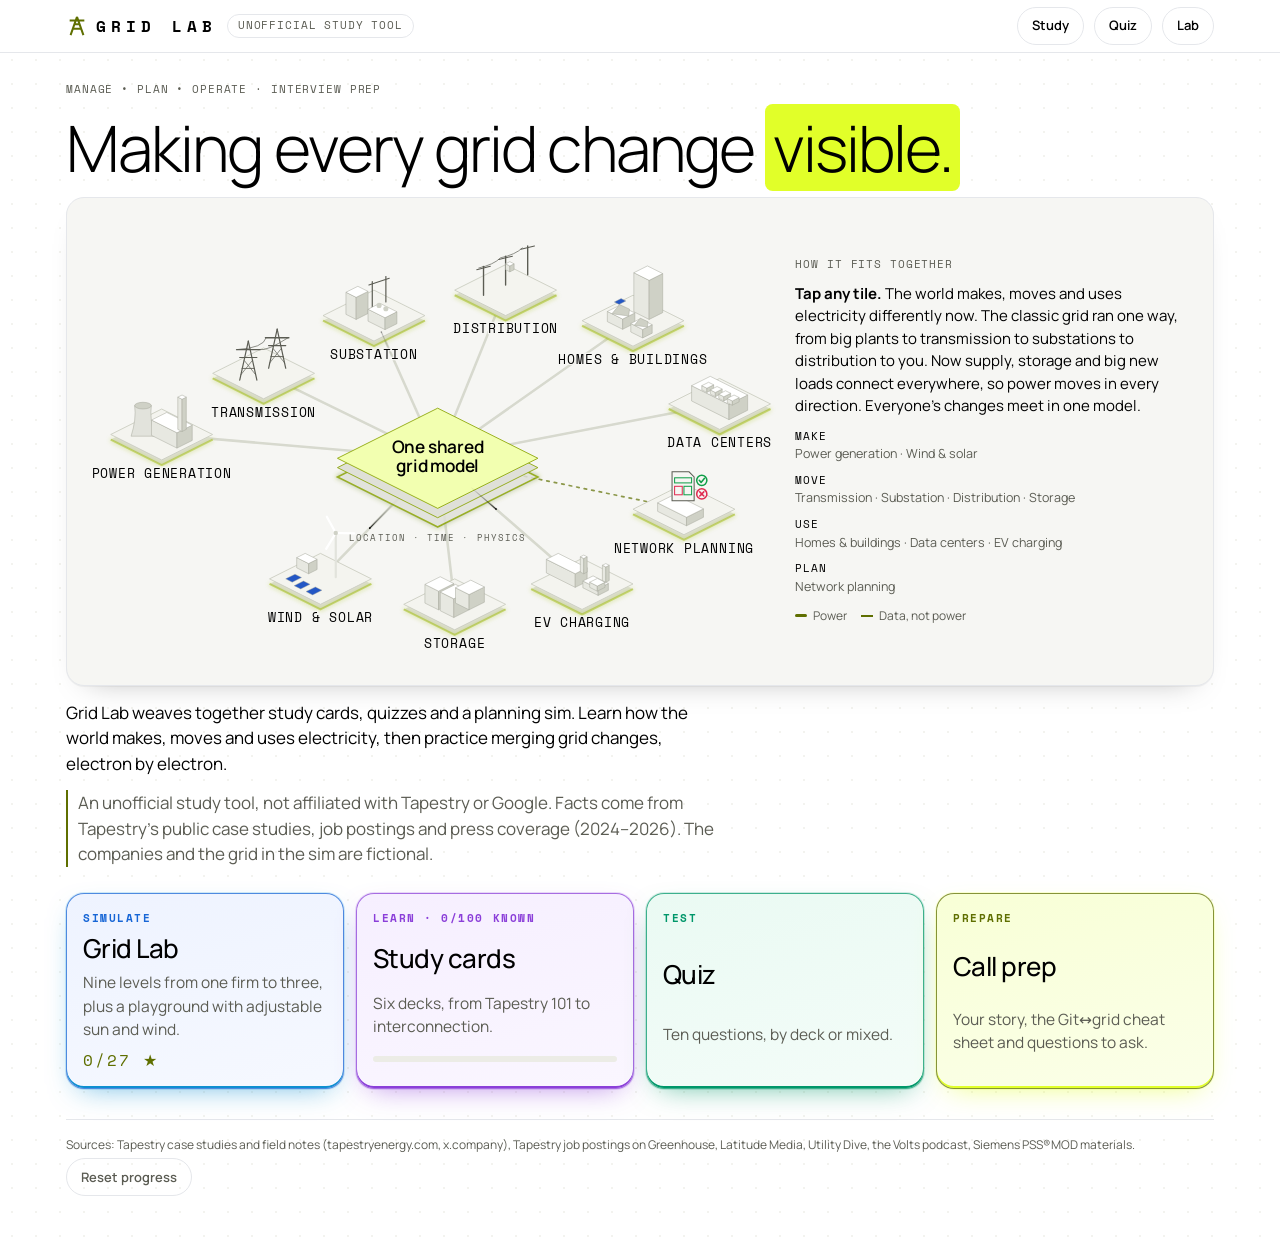
==== gridlab/index.html @ 3cd1c5ae "Add Grid Lab (unlisted study game) at /gridlab/" ====
<!doctype html>
<html lang="en"><head><meta charset="utf-8">
<meta name="viewport" content="width=device-width, initial-scale=1, viewport-fit=cover">
<meta name="robots" content="noindex, nofollow">
<meta name="apple-mobile-web-app-capable" content="yes"><meta name="apple-mobile-web-app-status-bar-style" content="black-translucent">
<title>Grid Lab</title>
<meta name="claude:viewport-fit-sides" content="cover">
<link rel="preconnect" href="https://fonts.googleapis.com"><link rel="preconnect" href="https://fonts.gstatic.com" crossorigin>
<link rel="stylesheet" href="https://fonts.googleapis.com/css2?family=Manrope:wght@300;400;500;600;700&family=Space+Mono:wght@400;700&display=swap">
<style>:root{padding-top:env(safe-area-inset-top,0px);padding-bottom:env(safe-area-inset-bottom,0px)}body{margin:0}[hidden]{display:none!important}img{max-width:100%}/* Layout: one-column mobile app; wide screens split map | panel. Look: black field, white type, one electric-lime accent; Manrope + Space Mono labels. */
:root {
  --bg: #000000; --paper: #0d0d0b; --ink: #ffffff; --ink-2: #a3a39c; --rule: #32332b; --grid: #121210;
  --copper: #e1ff29; --lime: #e1ff29; --on-lime: #000000; --blue: #7aa7ff; --teal: #2fe0d0; --violet: #b89cff; --ok: #1aff71; --warn: #e0ff29; --bad: #ff4066; --pass: #1aff71; --fail: #ff4066;
  --plan: #2c8bff; --plan-edge: #24bcff; --manage: #c169ff; --operate: #09ffa6; --lime-ink: #e1ff29; --plan-bg: #141940; --manage-bg: #1a1620; --operate-bg: #12241e; --lime-bg: #1c2008;
  --streak: 255,255,255;
  --c-sun: #e1ff29; --c-metro: #9d8cff; --c-wind: #2fe0d0; --c-iso: #a3a39c; --chip: #1b1c17;
  --shadow: 0 0 0 1px rgba(255,255,255,.02), 0 18px 40px -24px rgba(0,0,0,.9);
  --h-1: #3a3b33; --h-2: #2a2b24; --h-3: #1d1e19; --h-edge: #55574b; --h-line: #a3a39c; --h-solar: #7aa7ff; --h-screen: #2fe0d0;
  --h-1: #2f2f2b; --h-2: #1c1c19; --h-3: #121210; --h-edge: #45463d; --h-w1: #f2f2ee; --h-w2: #cfcfc8; --h-tile: #121210; --h-tile-side: #070706; --h-tile-edge: #2c2d26; --h-rim: #e1ff29;
  --h-hub: #1a1f05; --h-hubedge: #e1ff29; --h-flow: #e1ff29; --h-flow2: #2fe0d0; --h-spoke: #3a3b33;
  color-scheme: dark;
  --f-display: "Manrope", system-ui, -apple-system, "Segoe UI", sans-serif;
  --f-body: "Manrope", system-ui, -apple-system, "Segoe UI", sans-serif;
  --f-mono: "Space Mono", ui-monospace, "SF Mono", Menlo, Consolas, monospace;
}
@media (prefers-color-scheme: light) { :root:not([data-theme="dark"]) {
  --bg: #ffffff; --paper: #f6f6f3; --ink: #000000; --ink-2: #5b5c53; --rule: #e5e7eb; --grid: #f3f3ef;
  --copper: #5f6f00; --lime: #e1ff29; --on-lime: #000000; --blue: #2457c5; --teal: #0d8f84; --violet: #6a4fd1; --ok: #0f9e47; --warn: #8fa300; --bad: #df2a50; --pass: #0f9e47; --fail: #df2a50;
  --plan: #1766d6; --plan-edge: #0e8fd1; --manage: #8b3fd9; --operate: #00976a; --lime-ink: #5f6f00; --plan-bg: #eef3ff; --manage-bg: #f6efff; --operate-bg: #eafaf3; --lime-bg: #f8ffd6;
  --streak: 0,0,0;
  --c-sun: #7f9600; --c-metro: #5b48d6; --c-wind: #0d8f84; --c-iso: #5b5c53; --chip: #ececE6;
  --shadow: 0 1px 0 rgba(0,0,0,.04), 0 14px 30px -22px rgba(0,0,0,.35);
  --h-1: #ffffff; --h-2: #e7e8e1; --h-3: #cfd1c6; --h-edge: #a7a99c; --h-line: #5b5c53; --h-solar: #2457c5; --h-screen: #8fe7de;
  --h-w1: #ffffff; --h-w2: #e2e3dc; --h-tile: #f4f4ef; --h-tile-side: #dfe0d8; --h-tile-edge: #c9cbbf; --h-rim: #9bb800;
  --h-hub: #f2ffb0; --h-hubedge: #8aa300; --h-flow: #7f9600; --h-flow2: #0d8f84; --h-spoke: #d7d9ce;
  color-scheme: light; } }
:root[data-theme="light"] {
  --bg: #ffffff; --paper: #f6f6f3; --ink: #000000; --ink-2: #5b5c53; --rule: #e5e7eb; --grid: #f3f3ef;
  --copper: #5f6f00; --lime: #e1ff29; --on-lime: #000000; --blue: #2457c5; --teal: #0d8f84; --violet: #6a4fd1; --ok: #0f9e47; --warn: #8fa300; --bad: #df2a50; --pass: #0f9e47; --fail: #df2a50;
  --plan: #1766d6; --plan-edge: #0e8fd1; --manage: #8b3fd9; --operate: #00976a; --lime-ink: #5f6f00; --plan-bg: #eef3ff; --manage-bg: #f6efff; --operate-bg: #eafaf3; --lime-bg: #f8ffd6;
  --streak: 0,0,0;
  --c-sun: #7f9600; --c-metro: #5b48d6; --c-wind: #0d8f84; --c-iso: #5b5c53; --chip: #ececE6;
  --shadow: 0 1px 0 rgba(0,0,0,.04), 0 14px 30px -22px rgba(0,0,0,.35);
  --h-1: #ffffff; --h-2: #e7e8e1; --h-3: #cfd1c6; --h-edge: #a7a99c; --h-line: #5b5c53; --h-solar: #2457c5; --h-screen: #8fe7de;
  --h-w1: #ffffff; --h-w2: #e2e3dc; --h-tile: #f4f4ef; --h-tile-side: #dfe0d8; --h-tile-edge: #c9cbbf; --h-rim: #9bb800;
  --h-hub: #f2ffb0; --h-hubedge: #8aa300; --h-flow: #7f9600; --h-flow2: #0d8f84; --h-spoke: #d7d9ce;
  color-scheme: light; }

html, body { min-height: 100%; }
body {
  background: var(--bg); color: var(--ink); font-family: var(--f-body); font-size: 15px; line-height: 1.5;
  background-image: radial-gradient(var(--grid) 1px, transparent 1.4px);
  background-size: 24px 24px; -webkit-tap-highlight-color: transparent;
}
body::before { content: ""; position: fixed; inset: 0 0 auto; height: env(safe-area-inset-top, 0px); z-index: 10; background: var(--paper); }
* { box-sizing: border-box; }
button { font: inherit; color: inherit; cursor: pointer; }
button:focus-visible, a:focus-visible, [tabindex]:focus-visible { outline: 2px solid var(--blue); outline-offset: 2px; }
.wrap { max-width: 1180px; margin: 0 auto; padding-left: max(16px, env(safe-area-inset-left, 0px)); padding-right: max(16px, env(safe-area-inset-right, 0px)); padding-block: 0 48px; }

/* top bar */
.top { position: sticky; top: env(safe-area-inset-top, 0px); z-index: 5; background: var(--paper); border-bottom: 1px solid var(--rule); }
.top-in { max-width: 1180px; margin: 0 auto; display: flex; align-items: center; gap: 10px; min-height: 52px;
  padding-left: max(16px, env(safe-area-inset-left, 0px)); padding-right: max(16px, env(safe-area-inset-right, 0px)); }
.brand { font-family: var(--f-display); font-weight: 800; font-size: 22px; letter-spacing: .02em; text-transform: uppercase; display: flex; align-items: center; gap: 8px; background: none; border: 0; padding: 0; }
.brand svg { width: 22px; height: 22px; }
.top .sp { flex: 1; }
.iconbtn { border: 1px solid var(--rule); background: var(--paper); border-radius: 8px; min-width: 38px; height: 38px; padding: 0 10px; display: inline-flex; align-items: center; justify-content: center; gap: 6px; font-size: 13px; }
.iconbtn:hover { border-color: var(--ink-2); }

h1, h2, h3 { font-family: var(--f-display); text-transform: uppercase; letter-spacing: .01em; line-height: 1.02; text-wrap: balance; margin: 0; }
h1 { font-size: clamp(32px, 8vw, 72px); font-weight: 800; overflow-wrap: anywhere; }
h2 { font-size: 30px; font-weight: 800; }
h3 { font-size: 21px; font-weight: 700; }
.eyebrow { font-family: var(--f-mono); font-size: 11px; letter-spacing: .12em; text-transform: uppercase; color: var(--ink-2); }
.muted { color: var(--ink-2); }
.mono { font-family: var(--f-mono); font-variant-numeric: tabular-nums; }
p { margin: 0; max-width: 65ch; }

/* home */
.hero { padding-block: 28px 18px; display: grid; gap: 14px; }
.hero h1 span { color: var(--copper); }
.hero p { font-size: 17px; }
.disclaim { font-size: 12px; color: var(--ink-2); border-left: 2px solid var(--rule); padding-left: 10px; }
.tiles { display: grid; grid-template-columns: repeat(auto-fit, minmax(240px, 1fr)); gap: 12px; margin-top: 8px; }
.tile { text-align: left; background: var(--paper); border: 1px solid var(--rule); border-radius: 12px; padding: 16px; display: grid; gap: 8px; box-shadow: var(--shadow); min-width: 0; }
.tile:hover { border-color: var(--ink-2); }
.tile .k { font-family: var(--f-mono); font-size: 11px; color: var(--copper); letter-spacing: .1em; text-transform: uppercase; }
.tile h3 { font-size: 26px; }
.tile.lab { background: var(--ink); color: var(--paper); border-color: var(--ink); }
.tile.lab .k { color: var(--c-sun); }
.tile.lab .muted { color: color-mix(in srgb, var(--paper) 72%, transparent); }
.bar { height: 6px; border-radius: 3px; background: var(--chip); overflow: hidden; }
.bar > i { display: block; height: 100%; background: var(--ok); width: 0; transition: width .4s; }

/* deck list */
.section-h { display: flex; align-items: baseline; gap: 10px; flex-wrap: wrap; padding-block: 22px 12px; }
.decks { display: grid; grid-template-columns: repeat(auto-fit, minmax(260px, 1fr)); gap: 10px; }
.deck { text-align: left; background: var(--paper); border: 1px solid var(--rule); border-radius: 12px; padding: 14px 14px 12px; display: grid; gap: 6px; position: relative; overflow: hidden; min-width: 0; }
.deck::before { content: ""; position: absolute; left: 0; top: 0; bottom: 0; width: 5px; background: var(--dc); }
.deck .row { display: flex; justify-content: space-between; gap: 8px; align-items: baseline; }
.deck:hover { border-color: var(--ink-2); }

/* flashcards */
.fc-wrap { display: grid; gap: 14px; max-width: 640px; margin: 0 auto; padding-top: 18px; }
.fc-meta { display: flex; justify-content: space-between; align-items: center; gap: 10px; flex-wrap: wrap; }
.card { background: var(--paper); border: 1px solid var(--rule); border-radius: 16px; min-height: 290px; padding: 22px; display: grid; align-content: center; gap: 12px; box-shadow: var(--shadow); text-align: left; width: 100%; position: relative; }
.card .term { font-family: var(--f-display); font-size: clamp(32px, 7vw, 46px); font-weight: 800; text-transform: uppercase; line-height: 1; }
.card .def { font-size: 17px; }
.card .note { font-size: 14px; color: var(--copper); border-top: 1px dashed var(--rule); padding-top: 10px; }
.card .hint { position: absolute; right: 14px; bottom: 10px; font-family: var(--f-mono); font-size: 11px; color: var(--ink-2); }
.btnrow { display: flex; gap: 10px; flex-wrap: wrap; }
.btn { border: 1px solid var(--ink); background: var(--ink); color: var(--paper); border-radius: 10px; padding: 11px 16px; font-weight: 600; min-height: 44px; }
.btn.ghost { background: transparent; color: var(--ink); border-color: var(--rule); }
.btn.ok { background: var(--ok); border-color: var(--ok); color: #fff; }
.btn.warnb { background: transparent; border-color: var(--warn); color: var(--warn); }
.btn.danger { background: transparent; border-color: var(--bad); color: var(--bad); }
.btn:disabled { opacity: .45; cursor: not-allowed; }
.btn.grow { flex: 1; }
.toggle { display: inline-flex; align-items: center; gap: 8px; font-size: 14px; }
.toggle input { width: 18px; height: 18px; accent-color: var(--ok); }

/* quiz */
.q-opts { display: grid; gap: 8px; }
.q-opt { text-align: left; border: 1px solid var(--rule); background: var(--paper); border-radius: 10px; padding: 12px 14px; min-height: 48px; }
.q-opt:hover:not(:disabled) { border-color: var(--ink-2); }
.q-opt.right { border-color: var(--ok); background: color-mix(in srgb, var(--ok) 14%, var(--paper)); }
.q-opt.wrong { border-color: var(--bad); background: color-mix(in srgb, var(--bad) 12%, var(--paper)); }
.q-prompt { font-size: 18px; }
.q-prompt.big { font-family: var(--f-display); font-size: 34px; font-weight: 800; text-transform: uppercase; line-height: 1.02; }
.chips { display: flex; gap: 6px; flex-wrap: wrap; }
.chipbtn { border: 1px solid var(--rule); background: var(--paper); border-radius: 999px; padding: 6px 12px; font-size: 13px; min-height: 34px; }
.chipbtn.on { background: var(--ink); color: var(--paper); border-color: var(--ink); }

/* prep */
.prep { display: grid; gap: 10px; max-width: 760px; }
details.pq { background: var(--paper); border: 1px solid var(--rule); border-radius: 12px; padding: 0; }
details.pq summary { cursor: pointer; list-style: none; padding: 14px 16px; font-weight: 700; display: flex; justify-content: space-between; gap: 10px; }
details.pq summary::after { content: "+"; font-family: var(--f-mono); color: var(--ink-2); }
details.pq[open] summary::after { content: "\2212"; }
details.pq div { padding: 0 16px 16px; }

/* ===== lab ===== */
.levels { display: grid; grid-template-columns: repeat(auto-fit, minmax(250px, 1fr)); gap: 12px; }
.lvl { text-align: left; background: var(--paper); border: 1px solid var(--rule); border-radius: 12px; padding: 16px; display: grid; gap: 8px; min-width: 0; }
.lvl:hover { border-color: var(--ink-2); }
.lvl .n { font-family: var(--f-display); font-size: 54px; font-weight: 800; line-height: .9; color: var(--copper); }
.stars { font-family: var(--f-mono); letter-spacing: 2px; color: var(--warn); }
.howto { display: grid; grid-template-columns: repeat(auto-fit, minmax(220px, 1fr)); gap: 10px; margin-top: 14px; }
.howto > div { border-top: 2px solid var(--ink); padding-top: 8px; font-size: 14px; }
.howto b { display: block; font-family: var(--f-mono); font-size: 11px; letter-spacing: .1em; text-transform: uppercase; color: var(--ink-2); margin-bottom: 2px; }

.game { display: grid; gap: 12px; padding-top: 12px; }
.ghead { display: flex; align-items: center; gap: 10px; flex-wrap: wrap; }
.ghead .ttl { flex: 1; min-width: 0; }
.ghead h3 { font-size: clamp(17px, 4.6vw, 22px); }
.clock { font-family: var(--f-mono); font-size: 20px; font-weight: 700; font-variant-numeric: tabular-nums; padding: 4px 10px; border-radius: 8px; background: var(--paper); border: 1px solid var(--rule); }
.clock.low { color: var(--bad); border-color: var(--bad); }
.tabs { display: flex; gap: 6px; overflow-x: auto; padding-bottom: 2px; scrollbar-width: none; }
.tab { flex: 0 0 auto; border: 1px solid var(--rule); background: var(--paper); border-radius: 10px; padding: 7px 12px 7px 10px; display: flex; align-items: center; gap: 8px; min-height: 44px; font-weight: 600; font-size: 14px; }
.tab .sw { width: 10px; height: 10px; border-radius: 3px; background: var(--tc); flex: none; }
.tab .st { font-family: var(--f-mono); font-size: 10px; font-weight: 500; color: var(--ink-2); letter-spacing: .04em; text-transform: uppercase; }
.tab.on { border-color: var(--tc); box-shadow: inset 0 -3px 0 var(--tc); }
.tab .dot { width: 8px; height: 8px; border-radius: 50%; background: var(--dc, var(--rule)); }
.split { display: grid; gap: 12px; grid-template-columns: 1fr; }
@media (min-width: 920px) { .split { grid-template-columns: minmax(0, 1.25fr) minmax(0, 1fr); align-items: start; } .mapbox { position: sticky; top: calc(env(safe-area-inset-top, 0px) + 64px); } }
.mapbox { background: var(--paper); border: 1px solid var(--rule); border-radius: 14px; overflow: hidden; min-width: 0; }
.maphead { display: flex; gap: 8px; align-items: center; padding: 10px 12px; border-bottom: 1px solid var(--rule); flex-wrap: wrap; }
.maphead .who { font-weight: 700; display: flex; align-items: center; gap: 6px; flex: 1; min-width: 120px; font-size: 14px; }
.seg { display: inline-flex; border: 1px solid var(--rule); border-radius: 8px; overflow: hidden; }
.seg button { border: 0; background: transparent; padding: 6px 10px; font-size: 12px; font-weight: 600; min-height: 34px; }
.seg button.on { background: var(--ink); color: var(--paper); }
svg.map { display: block; width: 100%; height: auto; touch-action: manipulation; user-select: none; }
.map .ln { fill: none; stroke-linecap: round; }
.map .hit { stroke: transparent; stroke-width: 22; fill: none; cursor: pointer; }
.map .flow { fill: none; stroke-dasharray: 2 10; stroke-linecap: round; animation: flow linear infinite; opacity: .9; pointer-events: none; }
@keyframes flow { to { stroke-dashoffset: -24; } }
@media (prefers-reduced-motion: reduce) { .map .flow { animation: none; } }
.map .bus { cursor: pointer; }
.map text { font-family: var(--f-mono); }
.legend { display: flex; gap: 12px; flex-wrap: wrap; padding: 8px 12px 10px; font-size: 11px; color: var(--ink-2); font-family: var(--f-mono); border-top: 1px solid var(--rule); }
.legend i { display: inline-block; width: 16px; height: 4px; border-radius: 2px; vertical-align: middle; margin-right: 4px; }
.metrics { display: grid; grid-template-columns: repeat(4, minmax(0,1fr)); border-top: 1px solid var(--rule); }
.metrics > div { padding: 8px 10px; border-right: 1px solid var(--rule); min-width: 0; }
.metrics > div:last-child { border-right: 0; }
.metrics b { display: block; font-family: var(--f-mono); font-size: 16px; font-variant-numeric: tabular-nums; }
.metrics span { font-size: 10px; letter-spacing: .06em; text-transform: uppercase; color: var(--ink-2); }

.panel { display: grid; gap: 10px; min-width: 0; }
.box { background: var(--paper); border: 1px solid var(--rule); border-radius: 12px; padding: 12px 14px; display: grid; gap: 8px; min-width: 0; }
.box h4 { margin: 0; font-family: var(--f-mono); font-size: 11px; letter-spacing: .12em; text-transform: uppercase; color: var(--ink-2); font-weight: 600; display: flex; justify-content: space-between; gap: 8px; }
.brief { border-left: 4px solid var(--tc); }
.budget { display: grid; gap: 4px; }
.budget .bar > i { background: var(--tc); }
.budget .bar.over > i { background: var(--bad); }
.diff { display: grid; gap: 4px; margin: 0; padding: 0; list-style: none; font-family: var(--f-mono); font-size: 12.5px; }
.diff li { display: flex; gap: 8px; align-items: center; padding: 6px 8px; border-radius: 6px; background: var(--chip); min-width: 0; }
.diff li .tx { flex: 1; min-width: 0; overflow-wrap: anywhere; }
.diff li.add { box-shadow: inset 3px 0 0 var(--ok); }
.diff li.mod { box-shadow: inset 3px 0 0 var(--warn); }
.diff li.del { box-shadow: inset 3px 0 0 var(--bad); }
.diff li .x { border: 0; background: transparent; color: var(--ink-2); padding: 2px 6px; font-size: 16px; line-height: 1; min-height: 28px; }
.diff li .c { color: var(--ink-2); white-space: nowrap; }
.checks { display: grid; gap: 4px; margin: 0; padding: 0; list-style: none; font-size: 13.5px; }
.checks li { display: grid; grid-template-columns: 20px 1fr; gap: 6px; align-items: start; }
.checks .ic { font-family: var(--f-mono); font-weight: 700; }
.checks .pass .ic { color: var(--ok); } .checks .fail .ic { color: var(--bad); } .checks .wait .ic { color: var(--warn); }
.viol { margin: 2px 0 0; padding-left: 16px; font-size: 12.5px; color: var(--ink-2); }
.viol li { display: list-item; }
.issue { border: 1px dashed var(--warn); border-radius: 10px; padding: 10px; display: grid; gap: 8px; font-size: 13.5px; background: color-mix(in srgb, var(--warn) 8%, var(--paper)); }
.cof { display: flex; gap: 8px; align-items: center; font-size: 13px; flex-wrap: wrap; }
.cof .tx { flex: 1; min-width: 160px; }
.small { font-size: 12.5px; }
.log { display: grid; gap: 6px; margin: 0; padding: 0; list-style: none; font-size: 13px; max-height: 260px; overflow: auto; }
.log li { display: grid; grid-template-columns: auto 1fr; gap: 8px; }
.log .v { font-family: var(--f-mono); font-size: 11px; padding: 2px 6px; border-radius: 4px; background: var(--chip); color: var(--ink); height: fit-content; }

/* sheets / modals */
.scrim { position: fixed; inset: 0; background: rgba(8,14,22,.45); z-index: 20; display: flex; align-items: flex-end; justify-content: center; }
@media (min-width: 720px) { .scrim { align-items: center; } }
.sheet { background: var(--paper); color: var(--ink); width: min(560px, 100%); max-height: 86vh; overflow: auto; border-radius: 16px 16px 0 0; padding: 18px max(16px, env(safe-area-inset-right, 0px)) calc(18px + env(safe-area-inset-bottom, 0px)) max(16px, env(safe-area-inset-left, 0px)); display: grid; gap: 12px; box-shadow: var(--shadow); }
@media (min-width: 720px) { .sheet { border-radius: 16px; padding: 22px; } }
.sheet .opt { text-align: left; border: 1px solid var(--rule); background: var(--bg); border-radius: 10px; padding: 12px; display: grid; gap: 2px; min-height: 48px; }
.sheet .opt:hover:not(:disabled) { border-color: var(--ink-2); }
.sheet .opt b { display: flex; justify-content: space-between; gap: 8px; }
.sheet .opt:disabled { opacity: .5; }
.kv { display: grid; grid-template-columns: auto 1fr; gap: 2px 12px; font-size: 13.5px; }
.kv dt { color: var(--ink-2); } .kv dd { margin: 0; font-family: var(--f-mono); }
.outcome { display: grid; grid-template-columns: repeat(2, minmax(0,1fr)); gap: 8px; }
.outcome > div { background: var(--bg); border-radius: 10px; padding: 10px; }
.outcome b { font-family: var(--f-mono); font-size: 20px; display: block; }
.good { color: var(--ok); } .badc { color: var(--bad); } .warnc { color: var(--warn); }
.score { display: grid; gap: 4px; font-size: 14px; margin: 0; padding: 0; list-style: none; }
.score li { display: flex; justify-content: space-between; gap: 10px; border-bottom: 1px dashed var(--rule); padding-block: 4px; }
.score li span:last-child { font-family: var(--f-mono); }
.bigstars { font-size: 34px; letter-spacing: 6px; color: var(--warn); font-family: var(--f-mono); }
.toast { position: fixed; left: 50%; transform: translateX(-50%); bottom: calc(16px + env(safe-area-inset-bottom, 0px)); z-index: 30; background: var(--ink); color: var(--paper); padding: 10px 14px; border-radius: 10px; font-size: 14px; max-width: min(520px, calc(100% - 32px)); box-shadow: var(--shadow); }
.foot { margin-top: 30px; font-size: 12px; color: var(--ink-2); display: grid; gap: 4px; }
.foot a { color: var(--ink-2); }
@media (max-width: 600px) { .ghead .ttl { flex-basis: calc(100% - 52px); } .ghead .clock { margin-right: auto; } }

/* ===== hero diagram ===== */
.hero-fig { display: grid; gap: 12px; background: var(--paper); border: 1px solid var(--rule); border-radius: 16px; padding: 10px; box-shadow: var(--shadow); }
@media (min-width: 980px) { .hero-fig { grid-template-columns: minmax(0, 1.7fr) minmax(280px, 1fr); align-items: center; padding: 14px; } }
.hero-svg { min-width: 0; }
svg.hero-map { display: block; width: 100%; height: auto; user-select: none; -webkit-user-select: none; }
.hero-map text { font-family: var(--f-mono); }
.hero-map .tile-l { fill: var(--ink); font-weight: 700; letter-spacing: .04em; paint-order: stroke; stroke: var(--paper); stroke-width: 3px; }
.hero-map .hub-t { fill: var(--ink); font-family: var(--f-display); font-weight: 800; text-transform: uppercase; letter-spacing: .02em; }
.hero-map .hub-l { fill: var(--ink-2); letter-spacing: .12em; }
.hero-map .spoke { stroke: var(--h-spoke); stroke-width: 3; fill: none; stroke-linecap: round; }
.hero-map .spoke.data { stroke: var(--copper); stroke-dasharray: 3 6; stroke-width: 2; opacity: .7; }
.hero-map .spoke-on { fill: none; stroke-width: 5; stroke-linecap: round; stroke-linejoin: round; opacity: .55; }
.hero-map .spoke-on.data { stroke-dasharray: 4 6; stroke-width: 3; }
.hero-map .hnode { cursor: pointer; transition: opacity .25s, transform .25s; outline: none; }
.hero-map .hnode .tile-top { transition: stroke-width .2s; }
.hero-map .hnode:hover .tile-top, .hero-map .hnode:focus-visible .tile-top { stroke-width: 3; }
.hero-map .hnode.on .tile-top { stroke-width: 3.5; }
.hero-map .hnode.on { filter: drop-shadow(0 4px 10px color-mix(in srgb, var(--h-flow) 45%, transparent)); }
.hero-map.picked .hnode.dim { opacity: .38; }
.hero-map .pt { pointer-events: none; }
@media (prefers-reduced-motion: no-preference) {
  .hero-map:not(.picked) .spoke { }
  .hero-map:not(.picked) .spoke.data { stroke-dasharray: 3 6; }
}
@keyframes heroIdle { to { stroke-dashoffset: 28; } }
.hero-card { display: grid; gap: 10px; padding: 6px 6px 8px; border-left: 4px solid var(--ec, var(--rule)); padding-left: 14px; min-width: 0; }
.hero-card.idle { border-left-color: var(--copper); }
.hero-card h3 { font-size: 28px; }
.hero-card p { font-size: 15px; }
.hc-top { display: flex; justify-content: space-between; align-items: center; gap: 8px; }
.hc-dl { display: grid; gap: 4px; margin: 0; font-size: 14px; }
.hc-dl dt { font-family: var(--f-mono); font-size: 10.5px; letter-spacing: .12em; text-transform: uppercase; color: var(--ink-2); margin-top: 4px; }
.hc-dl dd { margin: 0; }
.hc-links { display: grid; gap: 6px; }
.hero-key { display: flex; flex-wrap: wrap; gap: 6px 14px; font-size: 12px; color: var(--ink-2); }
.hero-key i { display: inline-block; width: 12px; height: 12px; border-radius: 3px; margin-right: 6px; vertical-align: -2px; }
.hero-key i.dash { height: 0; border-top: 2px dashed var(--copper); border-radius: 0; vertical-align: 3px; }

.review { display: grid; gap: 8px; }
.review h4 { margin: 6px 0 0; font-family: var(--f-mono); font-size: 11px; letter-spacing: .12em; text-transform: uppercase; color: var(--ink-2); font-weight: 600; }
.rv-co { border-left: 3px solid var(--tc); padding-left: 10px; font-size: 14px; }
.rv-co ul, .notes { margin: 4px 0 0; padding-left: 18px; font-size: 13.5px; display: grid; gap: 3px; }
.notes li::marker { color: var(--copper); }
.chipbtn.untried { cursor: default; border-style: dashed; color: var(--ink-2); }
.skill { display: grid; gap: 2px; background: var(--bg); border-radius: 10px; padding: 10px 12px; }
.skill b { font-family: var(--f-display); font-size: 24px; text-transform: uppercase; letter-spacing: .02em; }
.notes.try li::marker { content: '\2192  '; color: var(--ok); }

.diff li { position: relative; }
.infowrap { position: relative; display: inline-flex; }
.info { width: 22px; height: 22px; border-radius: 50%; border: 1px solid var(--ink-2); background: var(--paper); color: var(--ink-2); font: 700 12px/1 var(--f-mono); font-style: italic; display: inline-flex; align-items: center; justify-content: center; padding: 0; }
.info:hover, .info:focus-visible { border-color: var(--blue); color: var(--blue); }
.tip { display: none; position: absolute; right: -6px; top: calc(100% + 8px); z-index: 8; width: min(300px, calc(100vw - 72px)); background: var(--ink); color: var(--paper); border-radius: 10px; padding: 10px 12px; font: 13px/1.45 var(--f-body); box-shadow: var(--shadow); white-space: normal; }
.tip::before { content: ""; position: absolute; right: 12px; top: -6px; border: 6px solid transparent; border-top: 0; border-bottom-color: var(--ink); }
.tip b { display: block; font-size: 13.5px; margin-bottom: 2px; }
.tip .tg { display: block; font: 600 10px/1.4 var(--f-mono); letter-spacing: .1em; text-transform: uppercase; margin-top: 6px; color: color-mix(in srgb, var(--paper) 65%, transparent); }
.infowrap:hover .tip, .info:focus + .tip { display: block; }

/* proposed changes on the map */
.map .pg-glow { opacity: .5; pointer-events: none; }
.map .pg-breathe { opacity: .45; pointer-events: none; }
.map .pg-core { opacity: .22; pointer-events: none; }
.map .pg-ring, .map .pg-badge { pointer-events: none; }
@media (prefers-reduced-motion: no-preference) {
  .map .pg-glow { animation: pgPulse 1.8s ease-in-out infinite; }
  .map .pg-core { animation: pgPulse 2.4s ease-in-out infinite; }
}
@keyframes pgPulse { 0%, 100% { opacity: .18; } 50% { opacity: .72; } }
@keyframes pgDlr { 0%, 100% { stroke-width: var(--w0); } 50% { stroke-width: var(--w1); } }

/* ===== skin: black field, lime accent, Manrope sentence-case headings, Space Mono labels ===== */
body { font-size: 15.5px; }
h1, h2, h3 { text-transform: none; letter-spacing: -.02em; line-height: 1.12; font-weight: 500; }
h1 { font-size: clamp(34px, 7vw, 64px); font-weight: 400; letter-spacing: -.03em; }
h1 span { color: var(--copper); }
h2 { font-size: clamp(28px, 4vw, 38px); font-weight: 500; }
h3 { font-size: 21px; font-weight: 600; }
.eyebrow, .tile .k, .box h4, .review h4, .hc-dl dt, .howto b, .tip .tg, .metrics span, .tab .st { font-family: var(--f-mono); font-weight: 400; letter-spacing: .08em; }
.brand { font-family: var(--f-mono); font-weight: 700; font-size: 16px; letter-spacing: .32em; text-transform: uppercase; }
.brand svg { color: var(--lime); }
.top { background: color-mix(in srgb, var(--bg) 88%, transparent); backdrop-filter: blur(10px); -webkit-backdrop-filter: blur(10px); border-bottom-color: var(--rule); }
body::before { background: var(--bg); }
.iconbtn { border-radius: 999px; border-color: var(--rule); background: transparent; padding: 0 14px; font-weight: 600; }
.iconbtn:hover { border-color: var(--copper); color: var(--copper); }
.btn { border-radius: 999px; background: var(--lime); border-color: var(--lime); color: var(--on-lime); font-weight: 600; padding: 11px 20px; }
.btn:hover:not(:disabled) { filter: brightness(1.05); }
.btn.ghost { background: transparent; color: var(--ink); border-color: var(--rule); }
.btn.ghost:hover:not(:disabled) { border-color: var(--copper); color: var(--copper); filter: none; }
.btn.ok { background: var(--lime); border-color: var(--lime); color: var(--on-lime); }
.btn.warnb { border-radius: 999px; }
.btn.danger { border-radius: 999px; background: transparent; }
.chipbtn { border-radius: 999px; }
.chipbtn.on { background: var(--lime); color: var(--on-lime); border-color: var(--lime); }
.tile, .deck, .lvl, .box, .mapbox, .card, details.pq, .hero-fig, .q-opt, .sheet .opt { border-radius: 18px; }
.tile, .deck, .lvl, .box, .mapbox, .card, details.pq, .hero-fig { background: var(--paper); border-color: var(--rule); }
.tile h3 { font-size: 26px; font-weight: 500; }
.tile.lab { background: var(--lime); color: var(--on-lime); border-color: var(--lime); }
.tile.lab .k { color: var(--on-lime); opacity: .7; }
.tile.lab .muted { color: rgba(0,0,0,.68); }
.tile.lab .stars { color: var(--on-lime); }
.tile:hover, .deck:hover, .lvl:hover { border-color: var(--copper); }
.bar > i { background: var(--lime); }
.card .term { font-family: var(--f-display); text-transform: none; font-weight: 500; letter-spacing: -.02em; line-height: 1.08; }
.q-prompt.big { font-family: var(--f-display); text-transform: none; font-weight: 500; letter-spacing: -.02em; }
.lvl .n { font-family: var(--f-mono); font-weight: 400; color: var(--copper); }
.howto > div { border-top-color: var(--copper); }
.tab { border-radius: 999px; padding: 6px 14px 6px 12px; }
.tab.on { box-shadow: inset 0 0 0 1px var(--tc); }
.seg { border-radius: 999px; }
.seg button.on { background: var(--lime); color: var(--on-lime); }
.clock { border-radius: 999px; font-family: var(--f-mono); }
.scrim { background: rgba(0,0,0,.6); }
.sheet { background: var(--paper); border: 1px solid var(--rule); }
.hero-map .hub-t { font-family: var(--f-display); text-transform: none; font-weight: 600; letter-spacing: -.01em; }
.hero-map .tile-l { font-family: var(--f-mono); font-weight: 400; letter-spacing: .06em; stroke: var(--paper); }
.skill b { font-family: var(--f-display); text-transform: none; font-size: 26px; font-weight: 500; letter-spacing: -.02em; }
.disclaim { border-left-color: var(--copper); }
.toast { background: var(--lime); color: var(--on-lime); border-radius: 999px; padding: 10px 18px; font-weight: 600; }
.foot { border-top: 1px solid var(--rule); padding-top: 16px; }
.unofficial { font-family: var(--f-mono); font-size: 10.5px; letter-spacing: .08em; text-transform: uppercase; color: var(--ink-2); border: 1px solid var(--rule); border-radius: 999px; padding: 3px 10px; white-space: nowrap; }
@media (max-width: 560px) { .unofficial { display: none; } }
.brand { white-space: nowrap; }
.brand svg { color: var(--copper); }
@media (max-width: 420px) { .brand { letter-spacing: .18em; font-size: 14px; } .top-in { gap: 6px; } .top .iconbtn { padding: 0 11px; } }

/* hero: black slabs with lime under-glow, Make / Move / Use grouping */
h1, h2 { font-weight: 300; }
.hero-map .rim { opacity: .55; transition: opacity .25s, stroke-width .25s; }
.hero-map .hnode:hover .rim, .hero-map .hnode:focus-visible .rim { opacity: .75; }
.hero-map .hnode.on .rim { opacity: 1; stroke-width: 3.4; }
.hero-map .hnode.on { filter: none; }
.hero-map .hnode .tile-top { stroke: var(--h-tile-edge); }
.hero-map .hnode.on .tile-top { stroke: var(--h-rim); stroke-width: 1.4; }
.hero-map .spoke { stroke: var(--h-spoke); }
.hero-map .spoke-on { opacity: .9; filter: url(#hglow); }
.hero-map .hub-rim { opacity: .85; }
.hero-map.picked .hnode.dim { opacity: .3; }
.hero-card { border-left: 0; padding-left: 6px; }
.mmu-on { display: inline-flex; align-items: center; gap: 8px; color: var(--copper); }
.mmu-on i { width: 9px; height: 9px; border-radius: 50%; background: var(--lime); box-shadow: 0 0 10px var(--lime); }
.mmu { display: grid; gap: 8px; }
.mmu > div { display: grid; gap: 1px; }
.mmu .eyebrow { color: var(--ink); }
.hero-key i { background: var(--copper); height: 3px; vertical-align: 3px; border-radius: 2px; }
.hero-key i.dash { background: none; }
/* lime circular expanders, like the site's team cards */
details.pq summary::after { content: "+"; width: 30px; height: 30px; border-radius: 50%; background: var(--lime); color: var(--on-lime); display: inline-flex; align-items: center; justify-content: center; font: 400 20px/1 var(--f-body); flex: none; }
details.pq[open] summary::after { content: "\2212"; }
details.pq summary { align-items: center; font-weight: 600; }
.info { border-color: var(--copper); color: var(--copper); font-style: normal; }

/* shooting-star flow on lines */
.map .star { fill: none; stroke: #ffffff; stroke-linecap: round; pointer-events: none; animation-name: star; animation-timing-function: linear; animation-iteration-count: infinite; }
.map .star.tail { stroke-width: 1; opacity: .38; }
.map .star.head { stroke-width: 1.6; opacity: .95; }
@keyframes star { from { stroke-dashoffset: var(--o0); } to { stroke-dashoffset: var(--o1); } }
:root[data-theme="light"] .map .star { stroke: #000; }
@media (prefers-color-scheme: light) { :root:not([data-theme="dark"]) .map .star { stroke: #000; } }
/* dynamic line rating: hairline of change colour that swells 10% of the line width per side */
.map .dlr-ring, .map .pg-glow-dlr { pointer-events: none; }
.map .dlr-ring { opacity: .95; }
@media (prefers-reduced-motion: no-preference) {
  .map .dlr-ring { animation: dlrSwell 2.8s ease-in-out infinite; }
  .map .pg-glow.pg-glow-dlr { animation: pgPulse 1.8s ease-in-out infinite, dlrSwell 2.8s ease-in-out infinite; }
}
@keyframes dlrSwell { 0%, 100% { stroke-width: var(--w0); } 50% { stroke-width: var(--w1); } }

.hero-map .hstar { fill: none; stroke: var(--ink); stroke-linecap: round; pointer-events: none; animation: star linear infinite; }
.hero-map .hstar.tail { stroke-width: 1; opacity: .35; } .hero-map .hstar.head { stroke-width: 1.6; opacity: .9; }
.hero-map.picked .hstar { display: none; }

/* edge-glow cards: tinted panel, coloured rim, brightest along the bottom edge */
.glow { position: relative; border: 1px solid color-mix(in srgb, var(--gc) 75%, transparent) !important;
  background: linear-gradient(165deg, var(--gbg) 0%, color-mix(in srgb, var(--gbg) 55%, var(--bg)) 100%) !important;
  box-shadow: 0 0 0 1px color-mix(in srgb, var(--gc2) 18%, transparent), 0 10px 30px -14px color-mix(in srgb, var(--gc2) 70%, transparent), inset 0 -2px 0 var(--gc2);
  transition: transform .25s ease, box-shadow .25s ease; }
.glow:hover { transform: translateY(-3px); box-shadow: 0 0 0 1px color-mix(in srgb, var(--gc2) 35%, transparent), 0 16px 38px -12px color-mix(in srgb, var(--gc2) 85%, transparent), inset 0 -2px 0 var(--gc2); }
.glow .k, .glow .n { color: var(--gc) !important; opacity: 1 !important; font-weight: 700; letter-spacing: .14em; }
.glow h3 { color: var(--ink); }
.tile.lab.glow { color: var(--ink); }
.tile.lab.glow .muted { color: var(--ink-2); }
.tile.lab.glow .stars { color: var(--lime-ink); }
.box.brief.glow { box-shadow: 0 10px 30px -18px color-mix(in srgb, var(--gc) 70%, transparent), inset 0 -2px 0 var(--gc); border-left-width: 1px !important; }
.box.brief.glow h4 span:first-child { color: var(--gc); }
.deck::before { box-shadow: 0 0 12px var(--dc); }
.section-h h2 { color: var(--ink-2); font-weight: 300; }
.tab.on { box-shadow: inset 0 0 0 1px var(--tc), 0 0 16px -4px var(--tc); }
@media (prefers-reduced-motion: reduce) { .glow, .glow:hover { transition: none; transform: none; } }
/* light theme: vivid yellow as a highlighter behind the key word (lime text would be unreadable on white) */
@media (prefers-color-scheme: light) { :root:not([data-theme="dark"]) h1 span { color: var(--on-lime); background: var(--lime); padding: 0 .12em; border-radius: .12em; box-decoration-break: clone; -webkit-box-decoration-break: clone; } }
:root[data-theme="light"] h1 span { color: var(--on-lime); background: var(--lime); padding: 0 .12em; border-radius: .12em; box-decoration-break: clone; -webkit-box-decoration-break: clone; }

.lvl-group { display: grid; gap: 10px; margin-bottom: 18px; }
.lvl-group > .eyebrow { font-weight: 700; letter-spacing: .14em; }
.seg .seglab { font-family: var(--f-mono); font-size: 11px; letter-spacing: .08em; text-transform: uppercase; color: var(--ink-2); padding: 0 6px 0 12px; display: inline-flex; align-items: center; }

.mapwrap, .hero-svg { position: relative; }
canvas.flowc { position: absolute; left: 0; top: 0; pointer-events: none; }
.box.cluster { border-color: color-mix(in srgb, var(--lime) 55%, var(--rule)); }
</style></head>
<body><header class="top"><div class="top-in">
<button class="brand" data-go="home"><svg viewBox="0 0 24 24" fill="none" stroke="currentColor" stroke-width="2.2" aria-hidden="true"><path d="M12 2 5 22M12 2l7 20M7.5 15h9M9 10h6M4 6h16"/></svg>Grid Lab</button><span class="unofficial">Unofficial study tool</span><span class="sp"></span>
<button class="iconbtn" data-go="learn">Study</button><button class="iconbtn" data-go="quiz">Quiz</button><button class="iconbtn" data-go="lab">Lab</button>
</div></header>
<main id="app"></main>
<script>// ===== Grid Lab engine: tiny DC power flow + N-1 + git-style model versioning =====
const ENGINE = (() => {
  // Map coordinates are in a 400x300 viewBox
  const BUSES = [
    { id: 1, name: 'North Hydro', short: 'HYD', x: 50,  y: 48,  lab: [-10, 28, 'start', 1],  load: 0,   gens: [{ type: 'hydro', mw: 380 }] },
    { id: 2, name: 'Ridge',       short: 'RDG', x: 200, y: 42,  lab: [14, -6, 'start', -1], load: 30,  gens: [] },
    { id: 3, name: 'Desert Flats',short: 'DSF', x: 352, y: 58,  lab: [10, 28, 'end', 1],  load: 0,   gens: [] },
    { id: 4, name: 'Central',     short: 'CEN', x: 112, y: 160, lab: [-14, 4, 'end', 1], load: 60,  gens: [] },
    { id: 5, name: 'Metro',       short: 'MET', x: 252, y: 160, lab: [16, 4, 'start', 1], load: 430, gens: [] },
    { id: 6, name: 'Port',        short: 'PRT', x: 50,  y: 278, lab: [-10, 26, 'start', 1], load: 20,  gens: [{ type: 'gas', mw: 400 }] },
    { id: 7, name: 'Valley',      short: 'VAL', x: 196, y: 288, lab: [0, 26, "middle", 1], load: 140, gens: [] },
    { id: 8, name: 'Tech Park',   short: 'TEK', x: 352, y: 270, lab: [10, 28, 'end', 1], load: 40,  gens: [] },
  ];
  // x = reactance (relative); rating = MW (normal). length km.
  const LINES = [
    { id: 'L1',  a: 1, b: 2, x: 0.10, rating: 350, km: 75 },
    { id: 'L2',  a: 1, b: 4, x: 0.10, rating: 350, km: 60 },
    { id: 'L3',  a: 2, b: 3, x: 0.10, rating: 150, km: 75 },
    { id: 'L4',  a: 2, b: 5, x: 0.09, rating: 320, km: 60 },
    { id: 'L5',  a: 4, b: 5, x: 0.08, rating: 360, km: 60 },
    { id: 'L6',  a: 4, b: 6, x: 0.10, rating: 300, km: 65 },
    { id: 'L7',  a: 6, b: 7, x: 0.10, rating: 310, km: 70 },
    { id: 'L8',  a: 5, b: 7, x: 0.10, rating: 200, km: 60 },
    { id: 'L9',  a: 5, b: 8, x: 0.08, rating: 140, km: 65 },
    { id: 'L10', a: 7, b: 8, x: 0.12, rating: 120, km: 75 },
  ];
  // Candidate new corridors (dashed on map)
  const CORRIDORS = [
    { id: 'C1', a: 3, b: 5, x: 0.10, rating: 300, km: 70,  cost: 85 },
    { id: 'C2', a: 3, b: 8, x: 0.11, rating: 300, km: 90,  cost: 95 },
    { id: 'C3', a: 4, b: 7, x: 0.10, rating: 250, km: 65,  cost: 70 },
    { id: 'C4', a: 2, b: 4, x: 0.09, rating: 250, km: 60,  cost: 70 },
  ];
  const SCEN = {
    peak:  { name: 'Summer peak · 5 pm', short: 'peak', load: 1.0, flatLoad: 1.0, solar: 0.8, wind: 0.25, batt: +1, dlr: 1.05, hydroMax: 1.0 },
    night: { name: 'Windy spring night · 3 am', short: 'night', load: 0.5, flatLoad: 0.95, solar: 0.0, wind: 0.95, batt: -1, dlr: 1.15, hydroMax: 0.6 },
  };
  const LTE = 1.15; // long-term emergency rating multiplier during contingencies
  const CO2 = { gas: 0.4 }; // t/MWh

  const clone = (o) => JSON.parse(JSON.stringify(o));
  function baseModel() {
    const m = { buses: {}, lines: {} };
    BUSES.forEach((b) => (m.buses[b.id] = { load: b.load, flat: 0, gens: clone(b.gens), batt: 0, cap: {} }));
    LINES.forEach((l) => (m.lines[l.id] = { ...l, dlr: false, isNew: false, upgraded: 0 }));
    return m;
  }
  // ---- operations (commits are lists of ops) ----
  function lineLabel(id) {
    const l = LINES.find((x) => x.id === id) || CORRIDORS.find((x) => x.id === id);
    const A = BUSES.find((b) => b.id === l.a).name, B = BUSES.find((b) => b.id === l.b).name;
    return `${A}–${B}`;
  }
  function opKey(op) {
    if (op.op === 'upgrade' || op.op === 'dlr' || op.op === 'rerate' || op.op === 'derate') return 'line:' + op.line;
    if (op.op === 'addLine') return 'line:' + op.line;
    return null; // additive ops do not textually conflict
  }
  function opText(op) {
    const bn = (id) => BUSES.find((b) => b.id === id).name;
    switch (op.op) {
      case 'addGen': return `+ ${op.mw} MW ${op.type} at ${bn(op.bus)}`;
      case 'addFlatLoad': return `+ ${op.mw} MW data-center load at ${bn(op.bus)}`;
      case 'retire': return `− retire ${op.mw} MW ${op.type} at ${bn(op.bus)}`;
      case 'upgrade': return `~ rebuild ${lineLabel(op.line)} → ${op.to} MW`;
      case 'rerate': return `~ re-rate ${lineLabel(op.line)} → ${op.to} MW`;
      case 'derate': return `− derate ${lineLabel(op.line)} → ${op.to} MW`;
      case 'dlr': return `~ dynamic line rating on ${lineLabel(op.line)}`;
      case 'addLine': return `+ new line ${lineLabel(op.line)} (${CORRIDORS.find(c=>c.id===op.line).rating} MW)`;
      case 'addBatt': return `+ ${op.mw} MW battery at ${bn(op.bus)}`;
      case 'cap': return `~ export cap ${op.mw} MW on ${op.type} at ${bn(op.bus)}`;
    }
    return JSON.stringify(op);
  }
  function apply(m, op) {
    switch (op.op) {
      case 'addGen': m.buses[op.bus].gens.push({ type: op.type, mw: op.mw, owner: op.owner }); break;
      case 'addFlatLoad': m.buses[op.bus].flat += op.mw; break;
      case 'retire': {
        const g = m.buses[op.bus].gens.find((g) => g.type === op.type);
        if (g) g.mw = Math.max(0, g.mw - op.mw);
        break;
      }
      case 'upgrade': case 'rerate': if (m.lines[op.line]) { m.lines[op.line].rating = op.to; m.lines[op.line].upgraded = 1; } break;
      case 'derate': if (m.lines[op.line]) m.lines[op.line].rating = op.to; break;
      case 'dlr': if (m.lines[op.line]) m.lines[op.line].dlr = true; break;
      case 'addLine': { const c = CORRIDORS.find((c) => c.id === op.line); m.lines[c.id] = { ...c, dlr: false, isNew: true, upgraded: 0 }; break; }
      case 'addBatt': m.buses[op.bus].batt += op.mw; break;
      case 'cap': m.buses[op.bus].cap[op.type] = op.mw; break;
    }
    return m;
  }
  function build(opsList) { const m = baseModel(); opsList.forEach((op) => apply(m, op)); return m; }
  function opCost(op) {
    switch (op.op) {
      case 'upgrade': { const l = LINES.find((x) => x.id === op.line) || CORRIDORS.find((x) => x.id === op.line); return Math.round(l.km * 0.45); }
      case 'dlr': return 4;
      case 'addLine': return CORRIDORS.find((c) => c.id === op.line).cost;
      case 'addBatt': return Math.round(op.mw * 0.55);
      case 'rerate': return 1;
      default: return 0;
    }
  }

  // ---- solver ----
  function components(nodes, edges) {
    const adj = {}; nodes.forEach((n) => (adj[n] = []));
    edges.forEach((e) => { adj[e.a].push(e.b); adj[e.b].push(e.a); });
    const seen = {}, comps = [];
    nodes.forEach((n) => {
      if (seen[n]) return; const c = []; const st = [n]; seen[n] = 1;
      while (st.length) { const u = st.pop(); c.push(u); adj[u].forEach((v) => { if (!seen[v]) { seen[v] = 1; st.push(v); } }); }
      comps.push(c);
    });
    return comps;
  }
  function solveLinear(A, b) {
    const n = b.length; const M = A.map((r, i) => [...r, b[i]]);
    for (let i = 0; i < n; i++) {
      let p = i; for (let r = i + 1; r < n; r++) if (Math.abs(M[r][i]) > Math.abs(M[p][i])) p = r;
      [M[i], M[p]] = [M[p], M[i]];
      if (Math.abs(M[i][i]) < 1e-12) return null;
      for (let r = 0; r < n; r++) if (r !== i) { const f = M[r][i] / M[i][i]; for (let c = i; c <= n; c++) M[r][c] -= f * M[i][c]; }
    }
    return M.map((r, i) => r[n] / r[i]);
  }
  // Dispatch + DC flow for a model under a scenario, with an optional outaged line.
  let ACTIVE = SCEN;
  const scen = (k) => ACTIVE[k] || SCEN[k];
  function setScenarios(set) { ACTIVE = set || SCEN; }
  // Playground: sun 0-3 sets time of day (and with it demand); wind 0-3 sets wind speed
  function customScen(sun, wind) {
    return { name: `Sun ${sun} · Wind ${wind}`, short: `sun ${sun}, wind ${wind}`,
      load: [0.5, 0.75, 0.9, 1.0][sun], flatLoad: sun === 0 ? 0.95 : 1.0,
      solar: [0, 0.3, 0.55, 0.8][sun], wind: [0, 0.3, 0.6, 0.95][wind],
      batt: sun >= 2 ? +1 : -1, dlr: 1 + 0.05 * wind + (sun <= 1 ? 0.02 : 0), hydroMax: sun === 0 ? 0.6 : 1.0 };
  }
  function solve(m, scenKey, outLine) {
    const S = scen(scenKey);
    const nodes = Object.keys(m.buses).map(Number);
    const edges = Object.values(m.lines).filter((l) => l.id !== outLine);
    const comps = components(nodes, edges);
    const main = comps.find((c) => c.includes(1)) || comps[0];
    const res = { flows: {}, lostLoad: 0, unserved: 0, curtail: 0, gas: 0, clean: 0, inj: {}, islanded: [] };
    comps.forEach((c) => { if (c !== main) c.forEach((n) => { const b = m.buses[n]; const ld = b.load * S.load + b.flat * S.flatLoad; if (ld > 0.1) res.lostLoad += ld; res.islanded.push(n); }); });
    // dispatch in main component
    let load = 0; const inj = {}; nodes.forEach((n) => (inj[n] = 0));
    const ren = []; const disp = []; const battBus = [];
    main.forEach((n) => {
      const b = m.buses[n];
      const ld = b.load * S.load + b.flat * S.flatLoad; inj[n] -= ld; load += ld;
      // battery: + discharge at peak, - charge at night
      if (b.batt) battBus.push({ n, mw: b.batt });
      b.gens.forEach((g) => {
        if (g.type === 'solar' || g.type === 'wind') {
          let avail = g.mw * (g.type === 'solar' ? S.solar : S.wind);
          if (b.cap[g.type] != null) { const cap = b.cap[g.type]; if (avail > cap) { res.curtail += avail - cap; avail = cap; } }
          ren.push({ n, avail });
        } else disp.push({ n, type: g.type, max: g.mw * (g.type === 'hydro' ? S.hydroMax : 1) });
      });
    });
    let renTot = ren.reduce((s, r) => s + r.avail, 0);
    // batteries: discharge at peak; at night charge only from spare supply
    const dispMax = disp.reduce((s, d) => s + d.max, 0);
    let spare = Math.max(0, renTot + dispMax - load);
    battBus.forEach((bb) => {
      if (S.batt > 0) { inj[bb.n] += bb.mw; load -= bb.mw; res.battMW = (res.battMW || 0) + bb.mw; }
      else { const c = Math.min(bb.mw, spare); spare -= c; inj[bb.n] -= c; load += c; res.battMW = (res.battMW || 0) - c; }
    });
    let need = load;
    let renUse = Math.min(renTot, Math.max(0, need));
    if (renTot > renUse) res.curtail += renTot - renUse;
    const rf = renTot > 0 ? renUse / renTot : 0;
    ren.forEach((r) => (inj[r.n] += r.avail * rf));
    res.clean = renUse;
    need -= renUse;
    ['hydro', 'gas'].forEach((t) => disp.filter((d) => d.type === t).forEach((d) => { const u = Math.max(0, Math.min(d.max, need)); inj[d.n] += u; need -= u; if (t === 'gas') res.gas += u; if (t === 'hydro') res.clean += u; }));
    if (need > 0.5) { res.unserved = need; // shed at load buses proportionally (keep balance)
      const lb = main.filter((n) => inj[n] < 0); const tot = lb.reduce((s, n) => s - inj[n], 0);
      lb.forEach((n) => (inj[n] += need * (-inj[n] / tot)));
    }
    res.inj = inj;
    // DC flow on main component
    const idx = main.filter((n) => n !== main[0]);
    const slack = main.includes(1) ? 1 : main[0];
    const ord = main.filter((n) => n !== slack);
    const pos = {}; ord.forEach((n, i) => (pos[n] = i));
    const B = ord.map(() => ord.map(() => 0));
    edges.forEach((l) => {
      if (!main.includes(l.a)) return;
      const y = 1 / l.x;
      if (l.a !== slack) B[pos[l.a]][pos[l.a]] += y;
      if (l.b !== slack) B[pos[l.b]][pos[l.b]] += y;
      if (l.a !== slack && l.b !== slack) { B[pos[l.a]][pos[l.b]] -= y; B[pos[l.b]][pos[l.a]] -= y; }
    });
    const th = solveLinear(B, ord.map((n) => inj[n])) || ord.map(() => 0);
    const theta = { [slack]: 0 }; ord.forEach((n, i) => (theta[n] = th[i]));
    edges.forEach((l) => {
      if (!main.includes(l.a)) { res.flows[l.id] = 0; return; }
      res.flows[l.id] = (theta[l.a] - theta[l.b]) / l.x;
    });
    return res;
  }
  function limit(l, scenKey, contingency) {
    let r = l.rating * (l.dlr ? scen(scenKey).dlr : 1);
    return contingency ? r * LTE : r;
  }
  // Full study: both scenarios, base case + every single-line outage (N-1)
  function study(m) {
    const out = { violations: [], loading: {}, worst: {}, metrics: {} };
    Object.keys(ACTIVE).forEach((sk) => {
      const base = solve(m, sk, null);
      out.loading[sk] = {}; out.worst[sk] = {};
      Object.values(m.lines).forEach((l) => {
        const pct = Math.abs(base.flows[l.id]) / limit(l, sk, false);
        out.loading[sk][l.id] = { pct, mw: base.flows[l.id] };
        out.worst[sk][l.id] = { pct: Math.abs(base.flows[l.id]) / limit(l, sk, true) * LTE, by: null };
        if (pct > 1.0001) out.violations.push({ kind: 'overload', scen: sk, line: l.id, pct, cont: null });
      });
      if (base.unserved > 0.5) out.violations.push({ kind: 'adequacy', scen: sk, mw: base.unserved });
      out.metrics[sk] = { gas: base.gas, clean: base.clean, curtail: base.curtail, co2: base.gas * CO2.gas, unserved: base.unserved };
      Object.values(m.lines).forEach((o) => {
        const r = solve(m, sk, o.id);
        if (r.lostLoad > 0.5) out.violations.push({ kind: 'island', scen: sk, cont: o.id, mw: r.lostLoad });
        if (r.unserved > 0.5 && base.unserved <= 0.5) out.violations.push({ kind: 'adequacyN1', scen: sk, cont: o.id, mw: r.unserved });
        Object.values(m.lines).forEach((l) => {
          if (l.id === o.id) return;
          const lim = limit(l, sk, true);
          const pct = Math.abs(r.flows[l.id] || 0) / lim;
          const disp = pct * LTE; // show relative to normal rating for map
          if (disp > out.worst[sk][l.id].pct) out.worst[sk][l.id] = { pct: disp, by: o.id };
          if (pct > 1.0001) out.violations.push({ kind: 'overload', scen: sk, line: l.id, pct, cont: o.id });
        });
      });
    });
    // collapse duplicate overloads: keep worst per line/scenario
    const keep = {}; const rest = [];
    out.violations.forEach((v) => {
      if (v.kind !== 'overload') { rest.push(v); return; }
      const k = v.scen + v.line + (v.cont ? 'c' : 'b');
      if (!keep[k] || keep[k].pct < v.pct) keep[k] = v;
    });
    out.violations = [...rest.filter((v, i, a) => a.findIndex((w) => w.kind === v.kind && w.scen === v.scen && w.cont === v.cont) === i), ...Object.values(keep)];
    return out;
  }
  function vText(v) {
    const sc = scen(v.scen).short;
    if (v.kind === 'overload') return v.cont
      ? `${lineLabel(v.line)} hits ${Math.round(v.pct * 100)}% of its emergency rating if ${lineLabel(v.cont)} trips (${sc})`
      : `${lineLabel(v.line)} overloaded at ${Math.round(v.pct * 100)}% (${sc}, all lines in)`;
    if (v.kind === 'adequacy') return `Not enough supply: ${Math.round(v.mw)} MW short (${sc})`;
    if (v.kind === 'adequacyN1') return `${Math.round(v.mw)} MW short if ${lineLabel(v.cont)} trips (${sc})`;
    if (v.kind === 'island') return `Losing ${lineLabel(v.cont)} strands ${Math.round(v.mw)} MW of customers (${sc})`;
    return '';
  }
  return { BUSES, LINES, CORRIDORS, SCEN, LTE, setScenarios, customScen, scen, baseModel, build, apply, study, solve, opKey, opText, opCost, lineLabel, vText, clone };
})();
if (typeof module !== 'undefined') module.exports = ENGINE;

// ===== Study decks =====
// Each card: t = term, d = definition, n = optional "why it matters" note, s = optional source tag
const DECKS = [
  {
    id: 'tap101', name: 'Tapestry 101', blurb: 'Who they are, how they talk about the work', color: 'var(--lime-ink)',
    cards: [
      { t: 'Tapestry', d: 'Alphabet’s moonshot for the electric grid. It started at X, the Moonshot Factory, and now describes itself as a group within Google building "the AI-powered electric grid."', n: 'Tagline on its site: "The grid made visible."' },
      { t: 'Mission', d: 'Make the grid visible to everyone who plans, builds, operates or manages it, so everyone can get reliable, affordable, clean energy.' },
      { t: 'Google Maps for electrons', d: 'Tapestry’s favorite analogy: one shared, layered map of the grid that everyone can navigate, in place of dozens of siloed databases.' },
      { t: 'Unified grid model', d: 'The core bet. Combine grid data that is siloed across dozens of organizations and tools into one high-fidelity model that planners, operators and developers can all work from.', n: 'Modelweaver is the version-control layer for this model.' },
      { t: 'Three model layers', d: 'Page Crahan described the model in layers: location (where assets are), time (when each fact was observed and whether it is still current) and physics (power flow and related math).' },
      { t: 'Fit for purpose', d: 'Tapestry’s rule of thumb: build only as much model detail as the decision at hand needs, rather than a millisecond model of every node.' },
      { t: 'Human in the loop', d: 'Tools surface insights and draft answers. Grid engineers make the final call. Crahan: people deciding about the grid will "not compromise reliability, period."' },
      { t: 'Page Crahan', d: 'General Manager of Tapestry. Previously ran go-to-market and commercial work at several start-ups, and co-founded and co-led Clarus Power.' },
      { t: 'Andy Ott', d: 'Tapestry’s Director of Technical Operations. Former President and CEO of PJM Interconnection.', n: 'He is a big reason PJM trusts Tapestry with its interconnection process.' },
      { t: 'Cat Wong', d: 'Head of Power Systems and Technical Operations. She co-wrote the HyperQ "field notes" on PJM’s Cycle 1.' },
      { t: 'Leo Casey', d: 'Tapestry’s Chief Scientist. He led the grid-forming inverter work with CSIRO.' },
      { t: 'Product lines', d: 'GridAware (map and inspect assets), Grid Planning Tool (long-range simulation for transmission and distribution) and Grid Operations Tool (real-time supply and demand balancing). HyperQ (interconnection review) is newer.' },
      { t: '"Tapestry, not a thread"', d: 'One of Tapestry’s stated values: work across many disciplines, such as software, power systems, ML and design, and weave them together.' },
      { t: 'Partner footprint', d: 'Partners in the U.S. (PJM, AES), U.K. (NESO), Chile (CEN), New Zealand (Vector and four more utilities), Australia (CSIRO) and Brazil (City of Rio). X also lists Cassava Technologies in South Africa.' },
      { t: 'Why it matters (their stats)', d: 'Tapestry’s pitch numbers: outages have doubled globally, new energy sources take about 6 years to connect, and the grid is about 25% of global emissions.' },
    ],
  },
  {
    id: 'projects', name: 'Projects & partners', blurb: 'What they’ve actually shipped, with numbers', color: 'var(--plan)',
    cards: [
      { t: 'HyperQ', d: 'An agentic AI tool built on Google Gemini. It reads interconnection applications, some up to 6,000 pages, checks them against PJM’s tariff rules and drafts readiness reports with page-level citations. PJM engineers make the final determination.' },
      { t: 'HyperQ in PJM Cycle 1', d: '811 generation applications (about 220 GW, more than PJM’s ~180 GW installed fleet). It ran 9,312 parallel reviews. The median was 6 min 15 s per application, 99% finished in under an hour, and that is 20x+ faster than a 4-hour manual baseline.' },
      { t: 'HyperQ’s four site-control checks', d: 'Term (is the lease long enough), Conveyance (is the chain of title unbroken), Exclusivity (no conflicting landowner rights) and Minimum acreage (is the site big enough).' },
      { t: 'How HyperQ was built', d: 'Ten months with PJM turning tariff rules into deterministic instructions, tested on 234 historical queue submissions. It runs in an isolated U.S. perimeter (VPC Service Controls) for PII and CEII custody.', n: 'Your security background maps directly to this.' },
      { t: 'HyperQ roadmap', d: 'Audit single-line diagrams and equipment parameters, migrate to Google’s Agent Development Kit, build the "Unified Model Manager," and let developers pre-validate before they submit.' },
      { t: 'PJM partnership', d: 'Announced April 2025 as a multi-year effort. It unifies dozens of PJM databases and tools into one model of PJM’s network and adds a secure platform where planners and developers work together.', n: 'PJM is the largest U.S. grid operator: 13 states plus DC, about 65–67 million people.' },
      { t: 'CEN (Chile)', d: 'Chile’s national grid operator, and the first national system operator to use the Grid Planning Tool. Chile’s grid runs about 3,100 km, long and narrow, with load in the middle and solar and wind at the ends.' },
      { t: 'Grid Planning Tool results at CEN', d: '86% faster: 10 hydro-thermal (PLP) simulations went from 120 hours to 16. It runs 30 simulations at once instead of one per server, and a five-scenario analysis dropped from a week to a day.' },
      { t: 'CEN planning workflow', d: 'Build future scenarios, then run them in parallel (for example, low wind during a heat wave). Find reliability issues, test mitigations (new lines, batteries, GETs) and compare on cost, reliability and carbon.', n: 'This is exactly the loop in the Grid Lab sim.' },
      { t: 'GraphCast for Chile', d: 'Tapestry and Google DeepMind fine-tuned GraphCast, DeepMind’s global weather model, for Chilean wind farms. It was up to 15% more accurate than ECMWF’s HRES model for medium-range wind.' },
      { t: 'GridAware', d: 'Merges street-view, satellite, drone, helicopter and field-crew imagery of poles and transformers into one view, then uses computer vision to flag defects such as sagging lines. Partners supply the imagery; Tapestry doesn’t fly drones.' },
      { t: 'Vector (New Zealand)', d: 'Auckland’s distribution utility and the first scaled distribution deployment. Results: 221% more network visibility, and pole inspections down from 30–45 min to 5–7 min. A Kawau Island survey dropped from about 320 person-hours to about 4 hours of helicopter imagery.' },
      { t: 'GPT-D', d: 'Grid Planning Tool for Distribution. Vector was the first utility to integrate it. It runs parallel long-range scenarios with automated N-1 contingency analysis.' },
      { t: 'New Zealand consortium', d: 'In November 2025, Northpower, Orion, Unison and WEL Networks joined Vector and shared network data with Tapestry. Together they serve about a quarter of New Zealand.' },
      { t: 'NESO Grand Optimiser (U.K.)', d: 'Work with Great Britain’s system operator to design a full balancing optimization framework (energy, reserve and ancillary-service solvers working together). It is part of NESO’s Volta AI program.' },
      { t: 'CSIRO inverter (Australia)', d: 'A laptop-sized grid-forming inverter prototype that uses silicon carbide. It costs about 50% less to produce, with no loss in efficiency, and showed grid models could be transferred to physical inverters.' },
      { t: 'AES', d: 'Working with Tapestry since 2021, starting with virtualizing Midwest distribution grids. Together they published a 20-year framework for a semi-autonomous, agent-driven grid.' },
      { t: 'Rio de Janeiro', d: 'Tapestry works with the city, Light SA, Axia Energia and Elea Data Centers on an "AI City" in the Olympic Park area, which needs power for more than two dozen new data centers.' },
    ],
  },
  {
    id: 'weaver', name: 'Modelweaver: Git for the grid', blurb: 'The vocabulary of your actual role', color: 'var(--manage)',
    cards: [
      { t: 'Modelweaver', d: 'Tapestry’s collaborative grid-model versioning product, as the recruiter described it ("like Git for grid changes"). Public postings call the team Grid Model Management and describe "Git for the Grid": versioning, comparing, branching, merging and collaborating on large-scale models.', n: 'The name itself isn’t in any public material, so let them explain it.' },
      { t: 'Single source of truth', d: 'The goal of grid model management: consolidate large, fragmented grid models into one consistent, reliable source of truth that every product and partner trusts.' },
      { t: 'Base case', d: 'The reference network model that all proposed changes are layered onto. In Git terms, it’s main.' },
      { t: 'Project (model change set)', d: 'A bundle of incremental model changes for one real-world project, such as "add 300 MW solar plus a new 345 kV line," each with an in-service date. It’s the grid version of a commit or pull request.' },
      { t: 'In-service date', d: 'When a change becomes physically real. The model has to answer "what does the grid look like on June 1, 2029?", so every change is time-bound.' },
      { t: 'Case build', d: 'Assembling a simulation-ready study case for a chosen date from the base case, active projects, load and generation profiles and rating sets. Doing this by hand takes planners days.' },
      { t: 'Study case', d: 'A complete, ready-to-solve model for a specific date and condition, such as summer peak 2030. It’s what power-flow and contingency tools actually run on.' },
      { t: 'Branch', d: 'An isolated copy of the model where one company or planner tries changes without disturbing anyone else’s work.' },
      { t: 'Diff', d: 'The element-level differences between two model versions: added line, changed rating, retired unit. Reviewers approve diffs rather than whole models.' },
      { t: 'Merge conflict', d: 'Two branches changed the same grid element in different ways. For example, two companies both propose rebuilding the same line to different ratings, and someone has to decide.' },
      { t: 'Interaction conflict', d: 'Changes that touch different elements but break the grid together. Each one passes its studies alone, and the combination overloads a line. Git can’t catch this. Only re-running the physics on the merged model can.', n: 'This is a teaching label in the Grid Lab, not an official industry term.' },
      { t: 'Sync / rebase', d: 'Replay your branch on top of the latest main and re-run the studies, because someone else’s merge may have changed the results.' },
      { t: 'Validation on ingest', d: 'Automated quality checks as data comes in: completeness, impossible values (such as zero impedance), bad topology and edits outside a submitter’s permitted area.' },
      { t: 'Approval workflow', d: 'Submitted changes go through review levels before other users can see them. It’s the grid version of code review.' },
      { t: 'Audit trail', d: 'A log of who changed what, when, and who approved it. Utilities need it for NERC MOD-032 compliance and regulatory scrutiny.' },
      { t: 'Profiles', d: 'Scenario data sets layered on a model, such as load and generation by season and hour, device controls and interchange schedules.' },
      { t: 'Rating sets', d: 'Collections of branch limits (MW/MVA) for different seasons or conditions. Swap the rating set, and the same flows can pass or fail.' },
      { t: 'Knowledge graph / graph DB', d: 'The grid is naturally a graph: buses are nodes and lines and transformers are edges. The Grid Model Management posting asks for graph-database and semantic-tech experience.' },
      { t: 'Geospatial layer', d: 'Ties the electrical model to real-world location (GIS) so a pole in a GridAware photo is the same object as a branch in the planning model.' },
      { t: 'Siemens PSS®MOD', d: '"Model On Demand," the incumbent. It’s a web platform where utilities and ISOs submit time-bound projects onto shared base cases, with validation, approvals, audit trails and case assembly.', n: 'Know the competition: Modelweaver is the modern, AI-ready take on this.' },
    ],
  },
  {
    id: 'formats', name: 'Grid data & standards', blurb: 'The file formats and rulebooks you’ll hear', color: 'var(--plan-edge)',
    cards: [
      { t: 'CIM', d: 'Common Information Model (IEC 61970/61968). The standard semantic model for describing grid equipment and topology. Tapestry’s pipelines convert industry formats into CIM.' },
      { t: 'CGMES', d: 'Common Grid Model Exchange Standard. ENTSO-E’s CIM-based profile that European operators use to exchange and merge grid models.' },
      { t: 'UCAIug', d: 'The UCA International Users Group, which hosts the CIM Users Group. Tapestry is a listed member company.' },
      { t: 'PSS®E', d: 'Siemens’ dominant transmission planning simulator. Its files: RAW (network), SAV (saved case), DYR (dynamics), SEQ (sequence/short-circuit data), IDEV (change scripts) and PRJ (projects in PSS®MOD).' },
      { t: 'PSLF', d: 'GE Vernova’s positive-sequence load flow software, widely used in the western U.S. (WECC). Another format Tapestry has to ingest.' },
      { t: 'IDEV / change file', d: 'A script of edits (add bus, change rating, and so on) that a transmission owner sends to update a shared case. It’s literally a patch file for the grid.' },
      { t: 'Single-line diagram (SLD)', d: 'The simplified schematic of a substation or plant, with one line per three-phase circuit. HyperQ’s next step is auditing SLDs in applications.' },
      { t: 'Bus-branch vs node-breaker', d: 'Planning models collapse a substation to a few buses (bus-branch). Operations (EMS) models keep every breaker and switch (node-breaker). Reconciling the two is a classic model-management pain.' },
      { t: 'Topology', d: 'How everything is connected: which lines join which buses, and which breakers are open or closed. Bad topology makes a model unsolvable or silently wrong.' },
      { t: 'CEII', d: 'Critical Energy/Electric Infrastructure Information. Sensitive grid details protected under U.S. federal rules. Multi-company model sharing needs strict access control.', n: 'Security TPM credibility point.' },
      { t: 'NERC MOD-032', d: 'The NERC reliability standard that requires transmission owners, generator owners and others to provide modeling data to planners for building interconnection-wide cases.' },
      { t: 'MMWG', d: 'The Multiregional Modeling Working Group, which assembles Eastern Interconnection power-flow cases from many utilities’ submissions. It’s a giant, slow merge process today.' },
      { t: 'Model on Demand vs files', d: 'The old way is emailing RAW and IDEV files, with spreadsheets tracking versions. The new way is a database with projects, validation and history. CEN made exactly this move with Tapestry.' },
    ],
  },
  {
    id: 'power', name: 'Power systems basics', blurb: 'Enough physics to follow the engineers', color: 'var(--operate)',
    cards: [
      { t: 'Bus', d: 'A node in the grid model, usually a substation voltage level, where lines, generators and loads connect.' },
      { t: 'Branch', d: 'An element connecting two buses: a transmission line or a transformer. Each has an impedance and a thermal rating.' },
      { t: 'MW vs MVAR vs MVA', d: 'MW is real power (does work), MVAR is reactive power (supports voltage) and MVA is the combined apparent power that equipment ratings are written in.' },
      { t: 'Power flow (load flow)', d: 'Solving how power splits across every line, given generation and load. Electricity follows physics (impedance), not contracts, so a new plant changes flows everywhere.' },
      { t: 'DC power flow', d: 'A fast linear approximation of power flow that ignores losses and voltage. It’s great for screening thousands of cases. The Grid Lab sim uses it.' },
      { t: 'N-1 contingency', d: 'The core reliability test: the grid must stay within limits after losing any single element, such as one line or one generator. Planners test every one.' },
      { t: 'Normal vs emergency rating', d: 'Lines have a normal (continuous) limit and higher short- or long-term emergency limits allowed briefly after a contingency. In the sim, emergency is 115% of normal.' },
      { t: 'Thermal overload', d: 'Too much current heats a conductor, so it sags, can contact trees and can fail. Most planning violations are thermal overloads.' },
      { t: 'Short circuit study', d: 'Checks that breakers can interrupt fault currents. New generation raises fault duty nearby.' },
      { t: 'Transient stability', d: 'Whether generators stay synchronized in the seconds after a disturbance. It needs dynamic models (DYR files).' },
      { t: 'Economic dispatch', d: 'Choosing which generators run, cheapest first, to meet load within grid limits. Congestion forces more expensive dispatch.' },
      { t: 'Congestion & curtailment', d: 'When lines can’t carry cheap power to load, cheaper (often renewable) output gets curtailed, meaning thrown away, and costlier plants run instead.' },
      { t: 'Dynamic line rating (DLR)', d: 'Rating a line by real-time weather rather than a conservative fixed number. Wind cools conductors, so windy hours can add 10–30% capacity. AES and Tapestry use it.' },
      { t: 'GETs', d: 'Grid-enhancing technologies: DLR, advanced power-flow control and topology optimization. They squeeze more out of existing wires, cheaply and quickly.' },
      { t: 'Grid-forming vs grid-following', d: 'Most inverters follow the grid’s voltage and frequency. Grid-forming inverters set them, providing stability and even black-start ability. That’s the subject of the CSIRO prototype.' },
      { t: 'DER / behind the meter', d: 'Distributed energy resources (rooftop solar, home batteries, EVs) on the customer side of the meter. They’re mostly invisible to planners.' },
      { t: 'Capacity factor', d: 'Actual output divided by nameplate. In the sim, solar delivers 80% at a summer 5 pm peak and 0% at 3 am, and wind is the reverse.' },
      { t: 'Hydro-thermal optimization', d: 'Long-term scheduling of hydro reservoirs against thermal plants under uncertain rainfall. It’s central to Chile’s planning (PLP model), and drought makes it harder.' },
    ],
  },
  {
    id: 'planning', name: 'Planning & interconnection', blurb: 'How new power actually gets connected', color: 'var(--warn)',
    cards: [
      { t: 'Interconnection queue', d: 'The line of generation and storage projects waiting for permission to connect. The U.S. total is roughly 2,300 GW, mostly solar and batteries, and the typical wait is years.' },
      { t: 'Cluster study', d: 'Studying a batch of queued projects together rather than one at a time, then assigning shared network upgrades across the cluster.' },
      { t: 'First-ready, first-served', d: 'The FERC Order 2023 reform that replaced "first-come, first-served." Projects must prove readiness, such as site control and deposits, to advance. That’s the review HyperQ automates.' },
      { t: 'FERC Order 2023', d: 'The 2023 federal rule that overhauled generator interconnection: cluster studies, readiness requirements, deadlines with penalties for late studies, and more.' },
      { t: 'Site control', d: 'Proof that a developer has legal rights to the land for its project (leases, deeds, options). HyperQ checked 4,581 site-control documents in Cycle 1.' },
      { t: 'OATT', d: 'Open Access Transmission Tariff. The rulebook each grid operator files with FERC that governs interconnection and transmission service.' },
      { t: 'Network upgrades', d: 'Grid reinforcements (rebuilt lines, new substations) needed so a new project doesn’t overload anything. Who pays is the cost allocation fight.' },
      { t: 'Cost allocation', d: 'Deciding who pays for shared upgrades: the triggering developer, a cluster, or all ratepayers. In the sim, you can co-fund shared lines between companies.' },
      { t: 'GIA', d: 'Generator Interconnection Agreement, the contract that lets a project connect after studies. PJM had about 50 GW of signed GIAs not yet built in 2025.' },
      { t: 'ISO / RTO', d: 'Independent System Operator or Regional Transmission Organization. It runs the grid and markets for a region (PJM, CAISO, ERCOT, MISO) but usually owns no wires.' },
      { t: 'TO / GO', d: 'Transmission Owner and Generator Owner, the companies that own the wires and the plants. Each submits model data and changes for its own equipment.' },
      { t: 'RTEP', d: 'PJM’s Regional Transmission Expansion Plan, the annual process that identifies needed transmission upgrades using built-out study cases.' },
      { t: 'Planning vs operations', d: 'Planning looks 1–20+ years ahead using models. Operations runs the grid minute to minute. Tapestry’s tools increasingly connect the two.' },
      { t: 'Resource adequacy', d: 'Having enough supply to meet peak demand plus a reserve margin. Data-center load growth is stressing it.' },
      { t: 'Load growth', d: 'The 2020s shift from flat demand to rapid growth, driven by AI data centers, industry and electrification. Data centers draw almost flat load 24/7.' },
      { t: 'Remedial action / export cap', d: 'Rather than paying for a full upgrade, a project can agree to limit or automatically trip output under certain conditions. It’s cheaper and faster, but energy gets curtailed.' },
    ],
  },
];

// Not quizzed: interview prep prompts
const PREP = [
  { q: 'Why Tapestry?', a: 'Personal: regular outages in my Burlingame neighborhood, and I’m planning solar and backup power, so I feel the "visibility gap" as a customer. Professional: it’s the rare software program whose output is physical. Better models mean projects get built sooner and lights stay on. That real-world impact is what I’ve chased my whole career.' },
  { q: '"You don’t have an energy background."', a: 'My pattern is walking into a domain where everyone knows more than me and becoming useful fast: medical education, museums, security at Asana (where I was the first and for years only Security TPM), general-contracting my own home addition, building a haunted house. I learn by building a model of the system. To prep for this call, I built a grid-change simulator with power flow, N-1 and merge conflicts.' },
  { q: 'Your GC project as an analogy', a: 'As my own GC I sequenced plumbers, electricians and roofers to inspections and deadlines, with each trade’s work depending on someone else’s. That’s the same shape as interconnection: dependent projects, gated reviews, and a shared physical system where one party’s change breaks another’s plan.' },
  { q: 'How would you run the Modelweaver program?', a: 'First 30 days: shadow power-systems specialists and partner planners, and map today’s path from submission to case build to study. By 60: agree on milestones along ingest → validate → version → diff/merge → multi-party collaboration, with UAT owned by power-systems experts. By 90: a delivery cadence (sprints, release trains) and success metrics such as hours to build a case, validation errors caught at ingest, merge conflicts resolved, and time from developer change to approved model.' },
  { q: 'Git ↔ grid cheat sheet', a: 'main = base case · commit/PR = project with an in-service date · CI = power-flow + N-1 studies · code review = approval workflow · merge conflict = two parties editing the same line · interaction conflict = changes that pass alone but fail together · release = a case series (e.g., the 2030 summer peak case) · permissions = CEII and per-company areas.' },
  { q: 'Security angle', a: 'Multi-party model sharing is a security problem as much as a data problem: CEII, per-company permissions, audit trails for MOD-032, and isolated perimeters like the VPC Service Controls HyperQ runs in. Five years of Security TPM work means I’ll ask the right questions early rather than at launch review.' },
  { q: 'Scrum and process fit', a: 'The TPM posting asks for stand-ups, retros, sprint planning, backlog management and taking programs from prototype to enterprise scale. I’ve been scrum master for backend teams at Asana and Evernote, ran annual and capacity planning, and helped take Slack and Asana public.' },
  { q: 'Questions to ask the hiring manager', a: '1) Who is Modelweaver’s first real user: PJM planners, developers, or Tapestry’s own products? 2) Is the unit of change a whole project (like a PSS®E PRJ) or element-level edits? 3) How do you detect conflicts that only show up in the physics? 4) How do the 5–6 TPMs divide the work, by product or by partner? 5) How does Modelweaver relate to the Unified Model Manager and HyperQ? 6) What would make my first six months a clear success?' },
];

// Simulation levels. co: per-level company overrides (mw = project size, issue: false = clean import)
const LEVELS = [
  { id: 1, group: 'One firm', name: 'First connection', sub: 'A 200 MW solar farm, one fix', timer: 0, companies: ['sun'],
    co: { sun: { mw: 200, budget: 90, issue: false } }, stars: [180, 260, 300],
    intro: 'Sunfield Renewables wants to connect 200 MW of solar at Desert Flats. The only line out is too small. Find one upgrade that makes every study pass, stay on budget, then merge to main.' },
  { id: 2, group: 'One firm', name: 'Bigger farm', sub: '300 MW and a data error', timer: 0, companies: ['sun'],
    co: { sun: { mw: 300, budget: 110 } }, stars: [190, 270, 310],
    intro: 'Sunfield is connecting 300 MW now, and its model import failed validation. One fix isn’t enough anymore: watch the Worst outage view. Choose between delivering every MW and staying on budget.' },
  { id: 3, group: 'One firm', name: 'Moving target', sub: '350 MW, a deadline and a retirement', timer: 240, companies: ['sun'],
    co: { sun: { mw: 350, budget: 125 } }, stars: [220, 310, 360], events: [{ at: 100, kind: 'retire', mw: 100 }],
    intro: 'Sunfield wants 350 MW connected inside a four-minute filing window. Partway through, the grid operator retires 100 MW at Port and pushes that change to main. Sync, re-test and still merge on time.' },
  { id: 4, group: 'Two firms', name: 'Neighbors', sub: 'Solar plus a small data center', timer: 0, companies: ['sun', 'metro'],
    co: { sun: { mw: 200, budget: 90, issue: false }, metro: { mw: 100, budget: 30, issue: false } }, stars: [290, 420, 480],
    intro: 'Sunfield adds 200 MW of solar while Metro serves a 100 MW data center. Metro’s budget is tiny. Can it pass on its own, or does it depend on what Sunfield merges first?' },
  { id: 5, group: 'Two firms', name: 'Shared line', sub: 'Solar meets a 200 MW data center', timer: 300, companies: ['sun', 'metro'],
    co: { sun: { mw: 300, budget: 110 }, metro: { mw: 200, budget: 90 } }, stars: [340, 490, 560],
    intro: 'Metro must serve a 200 MW data center and Sunfield is connecting 300 MW of solar. Metro can’t pass until someone adds supply. Look for one shared line that helps both, and co-fund it.' },
  { id: 6, group: 'Two firms', name: 'Derated', sub: 'A line loses capacity mid-cycle', timer: 360, companies: ['sun', 'metro'],
    co: { sun: { mw: 300, budget: 110 }, metro: { mw: 200, budget: 90 } }, stars: [340, 490, 560], events: [{ at: 150, kind: 'derate', line: 'L4', to: 260 }],
    intro: 'Same two firms, but halfway through, an inspection finds a clearance problem on Ridge–Metro and the operator derates it to 260 MW. Plans that passed this morning stop passing. Re-plan together.' },
  { id: 7, group: 'Three firms', name: 'Three’s company', sub: 'Solar, a data center and wind', timer: 0, companies: ['sun', 'metro', 'wind'],
    co: { sun: { mw: 200, budget: 90, issue: false }, metro: { mw: 100, budget: 35, issue: false }, wind: { mw: 200, budget: 35, issue: false } }, stars: [380, 540, 630],
    intro: 'Three small projects with small budgets. One well-placed line can serve all three. Find it, and split its cost.' },
  { id: 8, group: 'Three firms', name: 'Retirement', sub: 'Plus wind, plus a plant retirement', timer: 420, companies: ['sun', 'metro', 'wind'],
    co: { sun: { mw: 300, budget: 110 }, metro: { mw: 200, budget: 90 }, wind: { mw: 250, budget: 60 } }, stars: [450, 600, 690], events: [{ at: 150, kind: 'retire', mw: 100 }],
    intro: 'Northwind adds 250 MW of wind at Ridge. Midway through, the grid operator retires 100 MW at Port and pushes it to main, putting every open branch behind. Sync, re-test and merge all three.' },
  { id: 9, group: 'Three firms', name: 'Peak build-out', sub: 'Bigger projects, a bigger retirement', timer: 480, companies: ['sun', 'metro', 'wind'],
    co: { sun: { mw: 350, budget: 130 }, metro: { mw: 250, budget: 100 }, wind: { mw: 300, budget: 70 } }, stars: [550, 760, 860], events: [{ at: 200, kind: 'retire', mw: 150 }],
    intro: 'Every project is bigger and 150 MW of gas retires mid-cycle. Expect to need more than one new corridor, and to share most of the cost.' },
  { id: 10, group: 'Playground', name: 'Playground', sub: 'No clock, no end. Set the sun and wind yourself.', timer: 0, companies: ['sun', 'metro', 'wind'], playground: true,
    co: { sun: { mw: 300, budget: 300, issue: false }, metro: { mw: 200, budget: 300, issue: false }, wind: { mw: 250, budget: 300, issue: false } }, stars: [0, 0, 0],
    intro: 'All three firms, generous budgets, no clock and no final score. Set Sun 0–3 (night to sunny afternoon; demand rises with it) and Wind 0–3. Studies check the conditions you set, plus every single-line outage.' },
];
const COMPANIES = {
  sun:   { id: 'sun',   name: 'Sunfield Renewables', short: 'Sunfield', role: 'Participant · Developer', color: 'var(--c-sun)', budget: 110, deadline: 1.0,
           project: [{ op: 'addGen', bus: 3, type: 'solar', mw: 300 }], home: 3,
           goal: 'Connect 300 MW of solar at Desert Flats', issue: { text: 'Inverter step-up transformer imported with impedance = 0 (impossible value).', wait: 12 } },
  metro: { id: 'metro', name: 'Metro Power & Light', short: 'Metro', role: 'Operator · Utility', color: 'var(--c-metro)', budget: 90, deadline: 0.85,
           project: [{ op: 'addFlatLoad', bus: 8, mw: 200 }], home: 8,
           goal: 'Serve a 200 MW data center at Tech Park, 24/7', issue: { text: 'Data-center substation mapped to bus "TEKPK_138", which doesn’t exist in the base case.', wait: 15 } },
  wind:  { id: 'wind',  name: 'Northwind Energy', short: 'Northwind', role: 'Participant · Developer', color: 'var(--c-wind)', budget: 40, deadline: 0.9,
           project: [{ op: 'addGen', bus: 2, type: 'wind', mw: 250 }], home: 2,
           goal: 'Connect 250 MW of wind at Ridge', issue: { text: 'Wind farm rating set missing its winter ratings.', wait: 12 } },
};

// ===== Electron streaks: each starts as a dot, accelerates along its line and stretches into a head with a fading tail =====
const FLOW = (() => {
  const layers = new Set();
  const reduced = () => { try { return matchMedia('(prefers-reduced-motion: reduce)').matches; } catch (e) { return false; } };
  let running = false;
  // spec: { x1, y1, x2, y2, rate (0..1 how busy), seed }
  function attach(svgEl, specs, opts = {}) {
    if (!svgEl || reduced()) return null;
    const host = svgEl.parentElement;
    host.style.position = 'relative';
    const cv = document.createElement('canvas');
    cv.className = 'flowc';
    cv.setAttribute('aria-hidden', 'true');
    host.appendChild(cv);
    const vb = svgEl.viewBox.baseVal;
    const parts = [];
    specs.forEach((sp, i) => {
      const len = Math.hypot(sp.x2 - sp.x1, sp.y2 - sp.y1);
      const n = sp.rate > 0.6 ? 2 : 1;
      for (let k = 0; k < n; k++) {
        const r = rnd(sp.seed * 13 + k * 7 + i);
        parts.push({ sp, len, dur: (opts.dur || 1.6) * (1.25 - 0.55 * sp.rate) * (0.85 + 0.3 * r), gap: (opts.gap || 1.2) * (0.4 + r) * (1.4 - sp.rate), start: performance.now() / 1000 - r * 3 - k * 1.1 });
      }
    });
    const L = { svgEl, cv, vb, parts, opts };
    layers.add(L);
    if (!running) { running = true; requestAnimationFrame(frame); }
    return L;
  }
  function rnd(x) { const s = Math.sin(x * 12.9898) * 43758.5453; return s - Math.floor(s); }
  function color() { const v = getComputedStyle(document.documentElement).getPropertyValue('--streak').trim(); return v || '255,255,255'; }
  function frame() {
    const now = performance.now() / 1000;
    const rgb = color();
    layers.forEach((L) => {
      if (!document.body.contains(L.svgEl)) { layers.delete(L); return; }
      const rect = L.svgEl.getBoundingClientRect();
      if (!rect.width) return;
      if (L.opts.hide && L.opts.hide(L.svgEl)) { L.cv.getContext('2d').clearRect(0, 0, L.cv.width, L.cv.height); return; }
      const dpr = Math.min(2, window.devicePixelRatio || 1);
      const W = Math.round(rect.width * dpr), H = Math.round(rect.height * dpr);
      if (L.cv.width !== W || L.cv.height !== H) { L.cv.width = W; L.cv.height = H; L.cv.style.width = rect.width + 'px'; L.cv.style.height = rect.height + 'px'; }
      const ctx = L.cv.getContext('2d');
      ctx.setTransform(1, 0, 0, 1, 0, 0); ctx.clearRect(0, 0, W, H);
      const s = (rect.width / L.vb.width) * dpr;
      ctx.setTransform(s, 0, 0, s, -L.vb.x * s, -L.vb.y * s);
      ctx.lineCap = 'round';
      ctx.save();
      if (L.opts.holes && L.opts.holes.length) { // streaks pass *under* labels and substations
        ctx.beginPath(); ctx.rect(L.vb.x, L.vb.y, L.vb.width, L.vb.height);
        L.opts.holes.forEach(([x, y, w, h]) => ctx.rect(x, y, w, h));
        ctx.clip('evenodd');
      }
      L.parts.forEach((p) => {
        const cyc = p.dur + p.gap; let t = ((now - p.start) % cyc + cyc) % cyc;
        if (t > p.dur) return; t /= p.dur;
        const { x1, y1, x2, y2 } = p.sp; const ux = (x2 - x1) / p.len, uy = (y2 - y1) / p.len;
        // accelerate: distance grows with t^2.4, so speed (and the tail) grows from zero
        const e = 2.4; const d = p.len * Math.pow(t, e); const v = e * Math.pow(t, e - 1);
        const tail = Math.min(L.opts.maxTail || 46, v * p.len * 0.16);
        const fadeIn = Math.min(1, t / 0.12), fadeOut = t > 0.82 ? Math.max(0, 1 - (t - 0.82) / 0.18) : 1;
        const a = fadeIn * fadeOut;
        const hx = x1 + ux * d, hy = y1 + uy * d;
        if (tail < 1.2) { // still a dot, gathering itself
          ctx.fillStyle = `rgba(${rgb},${0.9 * a})`; ctx.beginPath(); ctx.arc(hx, hy, 1.1, 0, Math.PI * 2); ctx.fill(); return;
        }
        const tx = hx - ux * tail, ty = hy - uy * tail;
        const g = ctx.createLinearGradient(tx, ty, hx, hy);
        g.addColorStop(0, `rgba(${rgb},0)`); g.addColorStop(0.7, `rgba(${rgb},${0.45 * a})`); g.addColorStop(1, `rgba(${rgb},${0.95 * a})`);
        ctx.strokeStyle = g; ctx.lineWidth = L.opts.width || 1.3;
        ctx.beginPath(); ctx.moveTo(tx, ty); ctx.lineTo(hx, hy); ctx.stroke();
        ctx.fillStyle = `rgba(${rgb},${a})`; ctx.beginPath(); ctx.arc(hx, hy, (L.opts.width || 1.3) * 0.75, 0, Math.PI * 2); ctx.fill();
      });
      ctx.restore();
    });
    if (layers.size) requestAnimationFrame(frame); else running = false;
  }
  return { attach };
})();

// ===== Interactive "multidirectional grid" hero =====
const HERO = (() => {
  const NODES = {
    gen:   { name: 'Power generation', era: 'old', deck: 'power',
      what: 'Big central plants: gas, nuclear, hydro, coal. Operators can turn them up or down on command. In the old grid, all power started here and only flowed downhill.',
      model: 'A generator attached to a bus, with max MW, cost and dynamic data. A retirement is a model change too, like the Port gas unit in Level 3.',
      tap: 'Central plants are a shrinking part of new supply. In PJM’s queue (January 2025) there were about 79 GW of solar and 37 GW of storage, against about 4 GW of gas. Chile’s planning centers on hydro-thermal optimization.',
      links: [['trans', 'out']] },
    trans: { name: 'Transmission', era: 'old', deck: 'planning',
      what: 'High-voltage lines (roughly 115–765 kV) that move bulk power long distances. Transmission owners own them, and an ISO/RTO such as PJM, CEN or NESO operates them.',
      model: 'Branches with impedance and thermal ratings, studied with power flow and N-1 contingency checks in tools like PSS®E and PSLF.',
      tap: 'Tapestry’s first scaled tools are here: the Grid Planning Tool at CEN (a 3,100 km grid), the unified model and HyperQ at PJM, and the Grand Optimiser with NESO.',
      links: [['gen', 'in'], ['sub', 'out'], ['solar', 'in'], ['dc', 'out']] },
    sub:   { name: 'Substation', era: 'old', deck: 'formats',
      what: 'Where voltage gets stepped down, circuits get switched and faults get cleared. Substations are becoming digital, full of sensors and smart relays.',
      model: 'One or a few buses in a planning model (bus-branch). The operations model keeps every breaker (node-breaker). Keeping the two in sync is a core model-management problem.',
      tap: 'HyperQ’s next step is auditing single-line diagrams, the substation schematics that come with every interconnection request.',
      links: [['trans', 'in'], ['dist', 'out'], ['storage', 'both'], ['dc', 'out']] },
    dist:  { name: 'Distribution', era: 'old', deck: 'projects',
      what: 'The local network of poles, wires and pole-top transformers that feeds neighborhoods. The local utility owns it. It’s far less mapped and measured than transmission.',
      model: 'Often lives in GIS rather than a planning case, and now needs real modeling because rooftop solar, batteries and EVs push power both ways.',
      tap: 'GridAware maps poles and wires from street, drone and helicopter imagery. GPT-D runs N-1 planning studies for Vector in Auckland.',
      links: [['sub', 'in'], ['homes', 'both'], ['ev', 'both'], ['storage', 'both'], ['solar', 'in']] },
    homes: { name: 'Homes & buildings', era: 'cust', deck: 'power',
      what: 'Homes, offices and factories. Many now make power too, with rooftop solar, batteries and smart thermostats, so flow on a neighborhood line can reverse at noon.',
      model: 'Aggregated as load at a bus, with seasonal and hourly profiles. Equipment behind the meter is mostly invisible to planners.',
      tap: 'Load forecasting is part of Tapestry’s intelligence engine. Customers feel the "visibility gap" as outages, which have doubled globally by Tapestry’s count.',
      links: [['dist', 'both']] },
    dc:    { name: 'Data centers', era: 'cust', deck: 'planning',
      what: 'AI-era loads of hundreds of MW each, drawing almost the same power 24/7 and often connecting straight to transmission. They’re the biggest driver of today’s load growth.',
      model: 'A large new load with an in-service date, which triggers adequacy and N-1 studies. That’s Metro’s branch in Level 2.',
      tap: 'Rio’s "AI City" plans for more than two dozen data centers. Auckland has several new ones, with at least ten more planned. Google’s own demand is part of why Tapestry exists.',
      links: [['trans', 'in'], ['sub', 'in'], ['storage', 'both']] },
    solar: { name: 'Wind & solar', era: 'new', deck: 'projects',
      what: 'Decentralized, weather-driven generation, from utility-scale farms on transmission to community solar on distribution. Output swings by hour and season.',
      model: 'A generator with capacity-factor profiles (solar ~0 at night, wind often strongest then). Each one starts as an interconnection request.',
      tap: 'HyperQ reviewed 811 applications (~220 GW) in PJM’s Cycle 1. In Chile, a fine-tuned GraphCast forecasts wind up to 15% better than ECMWF’s HRES.',
      links: [['trans', 'out'], ['dist', 'out'], ['storage', 'out']] },
    storage: { name: 'Storage', era: 'new', deck: 'power',
      what: 'Batteries that charge on surplus and discharge at peak. A battery is a load one hour and a generator the next.',
      model: 'Both a load and a generator, plus state of charge and dispatch assumptions for each scenario.',
      tap: 'Chile uses Tapestry’s planning models to decide where to install batteries. PJM’s queue held about 37 GW of storage in early 2025.',
      links: [['solar', 'in'], ['sub', 'both'], ['dist', 'both'], ['dc', 'both']] },
    ev:    { name: 'EV charging', era: 'cust', deck: 'planning',
      what: 'Car, bus and truck fleets charging on the distribution grid. Big, movable, peaky loads, and in the future vehicle-to-grid makes them a source too.',
      model: 'Load-growth profiles at distribution buses, and the reason distribution planning now needs real power-flow studies.',
      tap: 'Distribution planning with GPT-D at Vector, where New Zealand expects electricity demand to rise 82% over 25 years.',
      links: [['dist', 'both']] },
    plan:  { name: 'Network planning', era: 'plan', deck: 'weaver',
      what: 'Planners at ISOs, utilities and developers. Every change gets studied before it’s built. Today that means emailed files, spreadsheets and days of work just to build a study case.',
      model: 'They’re the users of the model. They propose changes, run power flow and N-1, review diffs and approve merges.',
      tap: 'Modelweaver is built for this desk: branch the shared model, study your change, sync when main moves, resolve conflicts and merge.',
      links: [['hub', 'both'], ['gen', 'both'], ['trans', 'both'], ['sub', 'both'], ['dist', 'both'], ['homes', 'both'], ['dc', 'both'], ['solar', 'both'], ['storage', 'both'], ['ev', 'both']], data: true },
    hub:   { name: 'One shared grid model', era: 'hub', deck: 'weaver',
      what: 'Power now flows in every direction, and changes come from thousands of owners at once. Electricity follows physics, not ownership, so everyone’s plans interact.',
      model: 'Tapestry calls this a knowledge graph for the grid: a unifying data model that weaves together trillions of data points, layered as location (where assets are), time (when each fact was true) and physics (how power flows).',
      tap: 'Modelweaver adds Git to that model, so all of these parties can propose, test and merge changes against one source of truth.',
      links: [['gen', 'both'], ['trans', 'both'], ['sub', 'both'], ['dist', 'both'], ['homes', 'both'], ['dc', 'both'], ['solar', 'both'], ['storage', 'both'], ['ev', 'both'], ['plan', 'both']], data: true },
  };
  const MMU = { gen: 'make', solar: 'make', trans: 'move', sub: 'move', dist: 'move', storage: 'move', homes: 'use', dc: 'use', ev: 'use', plan: 'plan', hub: 'hub' };
  const MMU_NAME = { make: 'Make', move: 'Move', use: 'Use', plan: 'Plan', hub: 'The model' };
  const ERA = { old: ['Classic one-way grid', 'var(--blue)'], cust: ['Customers and new loads', 'var(--violet)'], new: ['New, decentralized supply', 'var(--teal)'], plan: ['Planning', 'var(--copper)'], hub: ['The model', 'var(--copper)'] };
  const LAYOUT = {
    wide: { vb: [0, 0, 820, 540], a: 60, ha: 118, lab: 15, pos: {
      gen: [95, 262], trans: [215, 190], sub: [345, 122], dist: [500, 92], homes: [650, 128], dc: [752, 226],
      plan: [710, 350], ev: [590, 438], storage: [440, 462], solar: [282, 432], hub: [420, 290] } },
    narrow: { vb: [0, 0, 420, 530], a: 46, ha: 86, lab: 13, pos: {
      gen: [62, 92], trans: [170, 52], sub: [300, 76], dist: [360, 178], homes: [362, 300], dc: [210, 152],
      plan: [58, 300], ev: [330, 420], storage: [206, 470], solar: [80, 430], hub: [210, 312] } },
  };
  const PAR = (k) => `fill:var(--h-${k})`;
  // ---------- isometric helpers ----------
  const P = (x, y) => `${x.toFixed(1)},${y.toFixed(1)}`;
  function diamond(cx, cy, a, fill, extra = '') {
    const b = a / 2;
    return `<polygon points="${P(cx, cy - b)} ${P(cx + a, cy)} ${P(cx, cy + b)} ${P(cx - a, cy)}" fill="${fill}" ${extra}/>`;
  }
  // prism with base centre c, width along +x iso axis, depth along -x iso axis
  function prism(cx, cy, w, d, h, tint) {
    const pt = (sx, sy, z = 0) => [cx + sx * w / 2 - sy * d / 2, cy + sx * w / 4 + sy * d / 4 - z];
    const F = pt(1, 1), R = pt(1, -1), L = pt(-1, 1), B = pt(-1, -1);
    const up = (p) => [p[0], p[1] - h];
    const poly = (ps, f) => `<polygon points="${ps.map((p) => P(p[0], p[1])).join(' ')}" style="fill:${f}" stroke="var(--h-edge)" stroke-width=".6" stroke-linejoin="round"/>`;
    return poly([L, F, up(F), up(L)], tint ? `color-mix(in srgb, ${tint} 30%, var(--h-2))` : 'var(--h-2)')
      + poly([F, R, up(R), up(F)], tint ? `color-mix(in srgb, ${tint} 30%, var(--h-3))` : 'var(--h-3)')
      + poly([up(B), up(R), up(F), up(L)], tint ? `color-mix(in srgb, ${tint} 22%, var(--h-1))` : 'var(--h-1)');
  }
  const ln = (x1, y1, x2, y2, w = 1.4, c = 'var(--h-line)') => `<line x1="${x1.toFixed(1)}" y1="${y1.toFixed(1)}" x2="${x2.toFixed(1)}" y2="${y2.toFixed(1)}" stroke="${c}" stroke-width="${w}" stroke-linecap="round"/>`;
  function tower(x, y, h) {
    const t = y - h;
    return ln(x - h * .22, y, x, t) + ln(x + h * .22, y, x, t) + ln(x - h * .16, y - h * .3, x + h * .16, y - h * .3, 1) + ln(x - h * .3, t + h * .22, x + h * .3, t + h * .22, 1.6) + ln(x - h * .22, t + h * .42, x + h * .22, t + h * .42, 1.4)
      + ln(x - h * .19, y - h * .14, x + h * .1, y - h * .5, .8) + ln(x + h * .19, y - h * .14, x - h * .1, y - h * .5, .8);
  }
  function panel(x, y, s) { // dark solar panel parallelogram
    return `<polygon points="${P(x - s, y)} ${P(x, y - s / 2)} ${P(x + s * .7, y - s * .15)} ${P(x - s * .3, y + s * .35)}" fill="var(--h-solar)" stroke="var(--h-edge)" stroke-width=".5"/>`;
  }
  function turbine(x, y, h, spin) {
    const hx = x, hy = y - h; const r = h * .42;
    const blades = [0, 120, 240].map((a) => { const t = (a - 90) * Math.PI / 180; return `<line x1="${hx}" y1="${hy}" x2="${(hx + r * Math.cos(t)).toFixed(1)}" y2="${(hy + r * Math.sin(t)).toFixed(1)}" stroke="var(--h-w1)" stroke-width="${(h * .05).toFixed(1)}" stroke-linecap="round"/>`; }).join('');
    return ln(x, y, hx, hy, h * .05, 'var(--h-w2)') + `<g>${blades}${spin ? `<animateTransform attributeName="transform" type="rotate" from="0 ${hx} ${hy}" to="360 ${hx} ${hy}" dur="5s" repeatCount="indefinite"/>` : ''}</g><circle cx="${hx}" cy="${hy}" r="${(h * .05).toFixed(1)}" fill="var(--h-3)"/>`;
  }
  function glyph(id, cx, cy, k, spin) {
    const s = (v) => v * k;
    switch (id) {
      case 'gen': {
        const tx = cx - s(22), ty = cy + s(2);
        const tw = s(14), th = s(36);
        const tw2 = `<path d="M${tx - tw},${ty} Q${tx - tw * .55},${ty - th * .55} ${tx - tw * .7},${ty - th} L${tx + tw * .7},${ty - th} Q${tx + tw * .55},${ty - th * .55} ${tx + tw},${ty} Z" style="fill:var(--h-w2)" stroke="var(--h-edge)" stroke-width=".6"/><ellipse cx="${tx}" cy="${ty - th}" rx="${tw * .7}" ry="${tw * .28}" style="fill:var(--h-3)" stroke="var(--h-edge)" stroke-width=".6"/>`;
        return tw2 + prism(cx + s(12), cy + s(4), s(30), s(18), s(18)) + prism(cx + s(24), cy - s(6), s(5), s(5), s(38));
      }
      case 'trans': return tower(cx - s(18), cy + s(8), s(46)) + tower(cx + s(16), cy - s(6), s(46))
        + `<path d="M${cx - s(18) - s(13)},${cy + s(8) - s(36)} Q${cx},${cy - s(30)} ${cx + s(16) - s(13)},${cy - s(6) - s(36)} M${cx - s(18) + s(13)},${cy + s(8) - s(36)} Q${cx + s(4)},${cy - s(26)} ${cx + s(16) + s(13)},${cy - s(6) - s(36)}" fill="none" stroke="var(--h-line)" stroke-width=".8"/>`;
      case 'sub': return prism(cx - s(20), cy - s(2), s(12), s(14), s(26)) + ln(cx - s(2), cy - s(8), cx - s(2), cy - s(40), 1.4) + ln(cx + s(14), cy - s(16), cx + s(14), cy - s(46), 1.4) + ln(cx - s(6), cy - s(36), cx + s(18), cy - s(44), 1.2)
        + prism(cx + s(10), cy + s(8), s(20), s(14), s(14)) + `<circle cx="${cx + s(6)}" cy="${cy - s(12)}" r="${s(3)}" style="fill:var(--h-3)"/><circle cx="${cx + s(14)}" cy="${cy - s(8)}" r="${s(3)}" style="fill:var(--h-3)"/>`;
      case 'dist': {
        let g = '';
        [[-26, 6], [0, -6], [26, -18]].forEach(([dx, dy], i) => { const x = cx + s(dx), y = cy + s(dy); g += ln(x, y, x, y - s(34), 1.6) + ln(x - s(8), y - s(30), x + s(8), y - s(34), 1.2); if (i === 1) g += prism(x + s(5), y - s(18), s(5), s(5), s(7)); });
        g += `<path d="M${cx - s(32)},${cy - s(26)} Q${cx - s(14)},${cy - s(30)} ${cx - s(6)},${cy - s(38)} Q${cx + s(12)},${cy - s(42)} ${cx + s(20)},${cy - s(50)}" fill="none" stroke="var(--h-line)" stroke-width=".8"/>`;
        return g;
      }
      case 'homes': {
        const house = (x, y, w, h) => prism(x, y, w, w * .8, h) + `<polygon points="${P(x - w * .4 - w * .5 * .8 * .5, y + w * .1 - h)} ${P(x - w * .1, y - h - w * .5)} ${P(x + w * .55, y - h - w * .2)} ${P(x + w * .5, y - h + w * .25)}" style="fill:var(--h-3)" stroke="var(--h-edge)" stroke-width=".6"/>`;
        return prism(cx + s(18), cy - s(10), s(18), s(16), s(46)) + house(cx - s(14), cy + s(2), s(18), s(12)) + panel(cx - s(14), cy - s(22), s(8)) + house(cx + s(10), cy + s(14), s(14), s(10));
      }
      case 'dc': {
        let g = prism(cx, cy + s(2), s(44), s(22), s(18));
        for (let i = 0; i < 4; i++) g += prism(cx - s(14) + s(10) * i, cy - s(17) + s(5) * i, s(6), s(8), s(5));
        return g;
      }
      case 'solar': return panel(cx - s(20), cy + s(8), s(11)) + panel(cx - s(6), cy + s(15), s(11)) + panel(cx - s(30), cy, s(11)) + turbine(cx + s(18), cy - s(2), s(52), spin) + prism(cx - s(16), cy - s(12), s(14), s(10), s(12));
      case 'storage': return prism(cx - s(18), cy - s(2), s(16), s(18), s(22)) + prism(cx, cy + s(7), s(16), s(18), s(22)) + prism(cx + s(18), cy + s(16) - s(18), s(16), s(18), s(18));
      case 'ev': return prism(cx - s(18), cy - s(8), s(34), s(14), s(16)) + prism(cx + s(16), cy + s(6), s(18), s(12), s(8)) + prism(cx + s(18), cy + s(4), s(9), s(9), s(6))
        + prism(cx + s(2), cy - s(14), s(4), s(4), s(18)) + prism(cx + s(28), cy - s(4), s(4), s(4), s(18));
      case 'plan': {
        const g = prism(cx - s(4), cy + s(6), s(34), s(20), s(10));
        // a study sheet floating above, checked off: green pass, red fail
        const dx0 = cx - s(14), dy0 = cy - s(44), dw = s(26), dh = s(34);
        const ring = (x, y, ok) => `<circle cx="${x}" cy="${y}" r="${s(6)}" fill="var(--paper)" stroke="${ok ? 'var(--pass)' : 'var(--fail)'}" stroke-width="${s(1.8)}"/>` + (ok
          ? `<path d="M${x - s(3)},${y} L${x - s(0.8)},${y + s(2.4)} L${x + s(3.2)},${y - s(2.4)}" fill="none" stroke="var(--pass)" stroke-width="${s(1.8)}" stroke-linecap="round" stroke-linejoin="round"/>`
          : `<path d="M${x - s(2.4)},${y - s(2.4)} L${x + s(2.4)},${y + s(2.4)} M${x + s(2.4)},${y - s(2.4)} L${x - s(2.4)},${y + s(2.4)}" fill="none" stroke="var(--fail)" stroke-width="${s(1.8)}" stroke-linecap="round"/>`);
        const sheet = `<path d="M${dx0},${dy0} h${dw - s(6)} l${s(6)},${s(6)} v${dh - s(6)} h${-dw} Z" fill="var(--paper)" stroke="var(--h-line)" stroke-width="${s(1.2)}"/>`
          + `<rect x="${dx0 + s(3)}" y="${dy0 + s(7)}" width="${dw - s(6)}" height="${s(6)}" fill="none" stroke="var(--pass)" stroke-width="${s(1.2)}"/>`
          + `<rect x="${dx0 + s(3)}" y="${dy0 + s(17)}" width="${s(9)}" height="${s(10)}" fill="none" stroke="var(--fail)" stroke-width="${s(1.2)}"/>`
          + `<rect x="${dx0 + s(14)}" y="${dy0 + s(17)}" width="${s(9)}" height="${s(10)}" fill="none" stroke="var(--pass)" stroke-width="${s(1.2)}"/>`;
        return g + sheet + ring(dx0 + dw + s(9), dy0 + s(10), true) + ring(dx0 + dw + s(9), dy0 + s(26), false);
      }
    }
    return '';
  }

  let sel = null, layoutKey = null, host = null, onPick = null;
  const reduced = () => { try { return matchMedia('(prefers-reduced-motion: reduce)').matches; } catch (e) { return false; } };
  function svg() {
    const L = LAYOUT[layoutKey]; const pos = L.pos; const k = L.a / 60;
    const [hx, hy] = pos.hub;
    const spin = !reduced();
    let s = `<svg class="hero-map" viewBox="${L.vb.join(' ')}" role="img" aria-label="A multidirectional grid: tap any part to see how it connects">`;
    s += `<defs><filter id="hglow" x="-30%" y="-30%" width="160%" height="160%"><feGaussianBlur stdDeviation="3.2" result="b"/><feMerge><feMergeNode in="b"/><feMergeNode in="SourceGraphic"/></feMerge></filter></defs>`;
    // spokes (under tiles)
    Object.keys(NODES).forEach((id) => {
      if (id === 'hub') return; const [x, y] = pos[id];
      s += `<path id="sp-${id}" class="spoke ${NODES[id].data ? 'data' : ''}" d="M${x},${y} L${hx},${hy}"/>`;
    });
    s += `<g id="hlspokes"></g>`;
    // hub: three stacked layers
    const layers = [['Physics', 22], ['Time', 11], ['Location', 0]];
    layers.forEach(([nm, off], i) => {
      s += diamond(hx, hy + off, L.ha, i === 2 ? 'var(--h-hub)' : 'var(--h-tile-side)', `stroke="var(--h-hubedge)" stroke-width="${i === 0 ? 2 : 1}" ${i === 0 ? 'filter="url(#hglow)" class="hub-rim"' : ''}`);
    });
    s += `<g class="hnode" data-n="hub" tabindex="0" role="button" aria-label="One shared grid model">${diamond(hx, hy, L.ha, 'transparent')}`;
    s += `<text x="${hx}" y="${hy - L.lab * .4}" text-anchor="middle" class="hub-t" font-size="${L.lab * 1.35}">One shared</text><text x="${hx}" y="${hy + L.lab * 1.05}" text-anchor="middle" class="hub-t" font-size="${L.lab * 1.35}">grid model</text>`;
    s += `<text x="${hx}" y="${hy + L.ha * .5 + 22 + L.lab * 1.1}" class="hub-l" font-size="${L.lab * .7}" text-anchor="middle">LOCATION · TIME · PHYSICS</text></g>`;
    // nodes
    Object.entries(NODES).forEach(([id, n]) => {
      if (id === 'hub') return; const [x, y] = pos[id]; const c = ERA[n.era][1];
      s += `<g class="hnode" data-n="${id}" tabindex="0" role="button" aria-label="${n.name}">`;
      const d = 6 * k, b2 = L.a / 2;
      s += diamond(x, y + d, L.a, 'var(--h-tile-side)');
      s += `<polyline class="rim" points="${P(x - L.a, y + d)} ${P(x, y + d + b2)} ${P(x + L.a, y + d)}" fill="none" stroke="var(--h-rim)" stroke-width="2.4" stroke-linejoin="round" filter="url(#hglow)"/>`;
      s += diamond(x, y, L.a, 'var(--h-tile)', `class="tile-top" stroke="var(--h-tile-edge)" stroke-width="1"`);
      s += glyph(id, x, y, k, spin);
      const SH = { gen: 'Generation', plan: 'Planning', homes: 'Buildings' };
      s += `<text x="${x}" y="${y + L.a / 2 + L.lab + 6}" text-anchor="middle" class="tile-l" font-size="${L.lab}">${(layoutKey === 'narrow' && SH[id] ? SH[id] : n.name).toUpperCase()}</text></g>`;
    });
    s += `<g id="particles"></g></svg>`;
    return s;
  }
  function highlight() {
    const svgEl = host.querySelector('svg'); if (!svgEl) return;
    const L = LAYOUT[layoutKey]; const pos = L.pos; const [hx, hy] = pos.hub;
    svgEl.querySelectorAll('.hnode').forEach((g) => g.classList.toggle('on', g.dataset.n === sel));
    svgEl.querySelectorAll('.hnode').forEach((g) => g.classList.toggle('dim', !!sel && g.dataset.n !== sel && g.dataset.n !== 'hub' && !(NODES[sel].links.some(([p]) => p === g.dataset.n))));
    svgEl.classList.toggle('picked', !!sel);
    const hl = svgEl.querySelector('#hlspokes'), pg = svgEl.querySelector('#particles');
    hl.innerHTML = ''; pg.innerHTML = '';
    if (!sel) return;
    const n = NODES[sel]; const anim = !reduced();
    const pathFor = (a, b) => {
      const A = a === 'hub' ? [hx, hy] : pos[a], B = b === 'hub' ? [hx, hy] : pos[b];
      if (a === 'hub' || b === 'hub') return `M${A[0]},${A[1]} L${B[0]},${B[1]}`;
      return `M${A[0]},${A[1]} L${hx},${hy} L${B[0]},${B[1]}`;
    };
    let pi = 0;
    n.links.forEach(([p, dir]) => {
      const d = pathFor(sel, p); const id = 'hp' + (pi++);
      const col = n.data || NODES[p].data ? 'var(--copper)' : 'var(--h-flow)';
      hl.innerHTML += `<path id="${id}" d="${d}" class="spoke-on ${n.data ? 'data' : ''}" style="stroke:${col}"/>`;
      if (!anim) return;
      const dur = n.data ? 2.6 : 2;
      const dirs = dir === 'both' ? ['out', 'in'] : [dir];
      dirs.forEach((dd, j) => {
        for (let q = 0; q < 3; q++) {
          const begin = (-(q * dur / 3 + j * dur / 6)).toFixed(2);
          pg.innerHTML += `<circle r="${n.data ? 3.2 : 4}" class="pt ${dd}" style="fill:${dd === 'in' && dir === 'both' ? 'var(--h-flow2)' : col}"><animateMotion dur="${dur}s" begin="${begin}s" repeatCount="indefinite" ${dd === 'in' ? 'keyPoints="1;0" keyTimes="0;1" calcMode="linear"' : ''}><mpath href="#${id}"/></animateMotion></circle>`;
        }
      });
    });
  }
  function card() {
    if (!sel) return `<div class="hero-card idle"><span class="eyebrow">How it fits together</span>
      <p><b>Tap any tile.</b> The world makes, moves and uses electricity differently now. The classic grid ran one way, from big plants to transmission to substations to distribution to you. Now supply, storage and big new loads connect everywhere, so power moves in every direction. Everyone’s changes meet in one model.</p>
      <div class="mmu">${['make', 'move', 'use', 'plan'].map((g) => `<div><span class="eyebrow">${MMU_NAME[g]}</span><span class="small muted">${Object.keys(MMU).filter((id) => MMU[id] === g).map((id) => NODES[id].name).join(' · ')}</span></div>`).join('')}</div>
      <div class="hero-key"><span><i></i>Power</span><span><i class="dash"></i>Data, not power</span></div></div>`;
    const n = NODES[sel]; const c = 'var(--copper)'; const eraName = MMU_NAME[MMU[sel]];
    const deck = DECKS.find((d) => d.id === n.deck);
    const arrow = { out: '→', in: '←', both: '⇄' };
    return `<div class="hero-card" style="--ec:${c}">
      <div class="hc-top"><span class="eyebrow mmu-on"><i></i>${eraName}</span><button class="iconbtn" id="heroClose" aria-label="Close">×</button></div>
      <h3>${n.name}</h3>
      <p>${n.what}</p>
      <dl class="hc-dl"><dt>In the model</dt><dd>${n.model}</dd><dt>Tapestry tie-in</dt><dd>${n.tap}</dd></dl>
      <div class="hc-links"><span class="eyebrow">${n.data ? 'Exchanges data with' : 'Power flows'}</span><div class="chips">${n.links.filter(([p]) => !(n.data && p === 'hub' && sel === 'plan') || true).map(([p, d]) => `<button class="chipbtn" data-hn="${p}">${n.data ? '⇄' : arrow[d]} ${NODES[p].name}</button>`).join('')}</div></div>
      ${deck ? `<button class="btn ghost" data-go="deck-${deck.id}">Study: ${deck.name}</button>` : ''}
    </div>`;
  }
  function pick(id) {
    sel = sel === id ? null : id; highlight();
    const c = host.querySelector('.hero-cardwrap'); c.innerHTML = card(); wireCard();
    if (onPick) onPick(sel);
  }
  function wireCard() {
    const x = host.querySelector('#heroClose'); if (x) x.onclick = () => pick(sel);
    host.querySelectorAll('[data-hn]').forEach((b) => (b.onclick = () => { sel = null; pick(b.dataset.hn); }));
  }
  function heroFlow() {
    const L = LAYOUT[layoutKey], [hx, hy] = L.pos.hub;
    const specs = Object.keys(NODES).filter((id) => id !== 'hub' && !NODES[id].data).map((id, i) => {
      const [x, y] = L.pos[id]; const out = i % 2 === 0;
      return out ? { x1: hx, y1: hy, x2: x, y2: y, rate: 0.35, seed: i + 3 } : { x1: x, y1: y, x2: hx, y2: hy, rate: 0.35, seed: i + 3 };
    });
    FLOW.attach(host.querySelector('svg.hero-map'), specs, { dur: 2.2, gap: 2.2, maxTail: 40, hide: (svgEl) => svgEl.classList.contains('picked') });
  }
  function mount(el) {
    host = el;
    const key = () => (el.clientWidth < 620 ? 'narrow' : 'wide');
    layoutKey = key();
    el.innerHTML = `<div class="hero-fig"><div class="hero-svg">${svg()}</div><div class="hero-cardwrap">${card()}</div></div>`;
    el.querySelector('.hero-svg').addEventListener('click', (e) => { const g = e.target.closest('.hnode'); if (g) pick(g.dataset.n); else if (sel) pick(sel); });
    el.querySelector('.hero-svg').addEventListener('keydown', (e) => { if (e.key === 'Enter' || e.key === ' ') { const g = e.target.closest('.hnode'); if (g) { e.preventDefault(); pick(g.dataset.n); } } });
    wireCard(); highlight(); heroFlow();
    let t; const ro = () => { clearTimeout(t); t = setTimeout(() => { if (!host || !document.body.contains(host)) { window.removeEventListener('resize', ro); return; } if (key() !== layoutKey) { layoutKey = key(); host.querySelector('.hero-svg').innerHTML = svg(); highlight(); heroFlow(); } }, 150); };
    window.addEventListener('resize', ro);
  }
  return { mount, NODES };
})();

// ===== Grid Lab app =====
(() => {
const E = ENGINE;
const $ = (s, r = document) => r.querySelector(s);
const app = $('#app');
const esc = (s) => String(s).replace(/[&<>"]/g, (c) => ({ '&': '&amp;', '<': '&lt;', '>': '&gt;', '"': '&quot;' }[c]));
const store = {
  get(k, d) { try { const v = localStorage.getItem('gridlab:' + k); return v ? JSON.parse(v) : d; } catch (e) { return d; } },
  set(k, v) { try { localStorage.setItem('gridlab:' + k, JSON.stringify(v)); } catch (e) {} },
};
let known = store.get('known', {});      // { deckId: { idx: 1 } }
let best = store.get('best', {});        // { quiz-deckId: n, lab-1: stars }
const saveKnown = () => store.set('known', known);
const saveBest = () => store.set('best', best);
function toast(msg, ms = 2600) {
  const t = document.createElement('div'); t.className = 'toast'; t.setAttribute('role', 'status'); t.textContent = msg;
  document.body.appendChild(t); setTimeout(() => t.remove(), ms);
}
const shuffle = (a) => { a = a.slice(); for (let i = a.length - 1; i > 0; i--) { const j = Math.floor(Math.random() * (i + 1)); [a[i], a[j]] = [a[j], a[i]]; } return a; };
const deckPct = (d) => { const k = known[d.id] || {}; return Math.round(100 * Object.keys(k).length / d.cards.length); };
const allCards = () => DECKS.flatMap((d) => d.cards.map((c, i) => ({ ...c, deck: d.id, i })));

// ---------- router ----------
let cleanup = null;
function go(h) { if (location.hash !== '#' + h) location.hash = h; else route(); }
function route() {
  if (cleanup) { cleanup(); cleanup = null; }
  const h = (location.hash || '#home').slice(1);
  window.scrollTo(0, 0);
  if (h === 'home' || !h) return home();
  if (h === 'learn') return learn();
  if (h.startsWith('deck-')) return deck(h.slice(5));
  if (h === 'quiz' || h.startsWith('quiz-')) return quiz(h.slice(5) || null);
  if (h === 'prep') return prep();
  if (h === 'lab') return lab();
  if (h.startsWith('play-')) return play(+h.slice(5));
  home();
}
window.addEventListener('hashchange', route);
document.addEventListener('click', (e) => { const a = e.target.closest('[data-go]'); if (a) { e.preventDefault(); go(a.dataset.go); } });

// ---------- home ----------
function home() {
  const total = allCards().length;
  const knownN = DECKS.reduce((s, d) => s + Object.keys(known[d.id] || {}).length, 0);
  const stars = LEVELS.filter((L) => !L.playground).map((L) => best['lab-' + L.id] || 0).reduce((a, b) => a + b, 0);
  app.innerHTML = `
  <div class="wrap">
    <section class="hero">
      <div class="eyebrow">Manage • Plan • Operate · Interview prep</div>
      <h1>Making every grid change <span>visible.</span></h1>
      <div id="heroMount"></div>
      <p>Grid Lab weaves together study cards, quizzes and a planning sim. Learn how the world makes, moves and uses electricity, then practice merging grid changes, electron by electron.</p>
      <p class="disclaim">An unofficial study tool, not affiliated with Tapestry or Google. Facts come from Tapestry's public case studies, job postings and press coverage (2024–2026). The companies and the grid in the sim are fictional.</p>
    </section>
    <div class="tiles">
      <button class="tile lab glow" style="--gc:var(--plan);--gc2:var(--plan-edge);--gbg:var(--plan-bg)" data-go="lab"><span class="k">Simulate</span><h3>Grid Lab</h3><span class="muted">Nine levels from one firm to three, plus a playground with adjustable sun and wind.</span><span class="stars">${stars}/27 ★</span></button>
      <button class="tile glow" style="--gc:var(--manage);--gc2:var(--manage);--gbg:var(--manage-bg)" data-go="learn"><span class="k">Learn · ${knownN}/${total} known</span><h3>Study cards</h3><span class="muted">Six decks, from Tapestry 101 to interconnection.</span><div class="bar"><i style="width:${Math.round(100 * knownN / total)}%"></i></div></button>
      <button class="tile glow" style="--gc:var(--operate);--gc2:var(--operate);--gbg:var(--operate-bg)" data-go="quiz"><span class="k">Test</span><h3>Quiz</h3><span class="muted">Ten questions, by deck or mixed.</span></button>
      <button class="tile glow" style="--gc:var(--lime-ink);--gc2:var(--lime);--gbg:var(--lime-bg)" data-go="prep"><span class="k">Prepare</span><h3>Call prep</h3><span class="muted">Your story, the Git↔grid cheat sheet and questions to ask.</span></button>
    </div>
    ${foot()}
  </div>`;
  HERO.mount($('#heroMount'));
}
function foot() {
  return `<div class="foot"><span>Sources: Tapestry case studies and field notes (tapestryenergy.com, x.company), Tapestry job postings on Greenhouse, Latitude Media, Utility Dive, the Volts podcast, Siemens PSS®MOD materials.</span>
  <button class="iconbtn" id="resetAll" style="justify-self:start">Reset progress</button></div>`;
}
document.addEventListener('click', (e) => {
  if (e.target.id === 'resetAll') {
    if (e.target.dataset.armed) { known = {}; best = {}; saveKnown(); saveBest(); toast('Progress reset'); route(); }
    else { e.target.dataset.armed = 1; e.target.textContent = 'Tap again to erase all progress'; }
  }
});

// ---------- learn ----------
function learn() {
  app.innerHTML = `<div class="wrap">
    <div class="section-h"><h2>Study cards</h2><span class="muted">Tap a deck. Mark cards known as you go.</span></div>
    <div class="decks">${DECKS.map((d) => `
      <button class="deck" style="--dc:${d.color}" data-go="deck-${d.id}">
        <div class="row"><h3>${esc(d.name)}</h3><span class="mono small muted">${d.cards.length}</span></div>
        <span class="muted small">${esc(d.blurb)}</span>
        <div class="bar"><i style="width:${deckPct(d)}%"></i></div>
      </button>`).join('')}
    </div>
    <div class="section-h"><button class="btn" data-go="quiz">Take a mixed quiz</button></div>
  </div>`;
}
function deck(id) {
  const d = DECKS.find((x) => x.id === id); if (!d) return learn();
  let hide = store.get('hide', false), flipped = false;
  let order = shuffle(d.cards.map((_, i) => i)), pos = 0;
  const visible = () => order.filter((i) => !(hide && (known[id] || {})[i]));
  function render() {
    const vis = visible();
    const k = known[id] || {};
    if (!vis.length) {
      app.innerHTML = `<div class="wrap"><div class="fc-wrap">
        <button class="iconbtn" data-go="learn" style="justify-self:start">← Decks</button>
        <div class="card"><div class="term">Deck cleared</div><p class="def">You've marked all ${d.cards.length} cards in ${esc(d.name)} as known.</p>
        <div class="btnrow"><button class="btn" data-go="quiz-${id}">Quiz this deck</button><button class="btn ghost" id="showAll">Show all cards again</button></div></div></div></div>`;
      $('#showAll').onclick = () => { hide = false; store.set('hide', false); pos = 0; render(); };
      return;
    }
    if (pos >= vis.length) pos = 0;
    const i = vis[pos], c = d.cards[i];
    app.innerHTML = `<div class="wrap"><div class="fc-wrap">
      <div class="fc-meta"><button class="iconbtn" data-go="learn">← Decks</button>
        <span class="eyebrow">${esc(d.name)} · ${Object.keys(k).length}/${d.cards.length} known</span>
        <label class="toggle"><input type="checkbox" id="hide" ${hide ? 'checked' : ''}> Hide known</label></div>
      <div class="bar"><i style="width:${deckPct(d)}%"></i></div>
      <button class="card" id="card" aria-live="polite">
        <span class="eyebrow">${k[i] ? 'Known' : 'Card ' + (pos + 1) + ' of ' + vis.length}</span>
        <span class="term">${esc(c.t)}</span>
        ${flipped ? `<span class="def">${esc(c.d)}</span>${c.n ? `<span class="note">${esc(c.n)}</span>` : ''}` : ''}
        <span class="hint">${flipped ? '' : 'Tap to reveal'}</span>
      </button>
      <div class="btnrow">
        <button class="btn ghost grow" id="again">Still learning</button>
        <button class="btn ok grow" id="got">Got it</button>
      </div>
      <div class="btnrow"><button class="btn ghost" data-go="quiz-${id}">Quiz this deck</button></div>
    </div></div>`;
    $('#card').onclick = () => { flipped = !flipped; render(); };
    $('#hide').onchange = (e) => { hide = e.target.checked; store.set('hide', hide); pos = 0; render(); };
    $('#again').onclick = () => { if (known[id]) delete known[id][i]; saveKnown(); flipped = false; pos++; render(); };
    $('#got').onclick = () => { (known[id] = known[id] || {})[i] = 1; saveKnown(); flipped = false; if (!hide) pos++; render(); };
  }
  render();
}

// ---------- quiz ----------
function quiz(deckId) {
  const pool = deckId ? DECKS.find((d) => d.id === deckId).cards.map((c, i) => ({ ...c, deck: deckId, i })) : allCards();
  let qs = [], n = 0, right = 0, answered = false;
  function setup() {
    app.innerHTML = `<div class="wrap"><div class="fc-wrap">
      <button class="iconbtn" data-go="home" style="justify-self:start">← Home</button>
      <h2>Quiz</h2><p class="muted">Pick a deck, or mix them all. Ten questions.</p>
      <div class="chips">${[{ id: '', name: 'Mixed' }, ...DECKS].map((d) => `<button class="chipbtn ${((deckId || '') === d.id) ? 'on' : ''}" data-go="${d.id ? 'quiz-' + d.id : 'quiz'}">${esc(d.name)}${best['quiz-' + (d.id || 'mixed')] != null ? ' · best ' + best['quiz-' + (d.id || 'mixed')] + '/10' : ''}</button>`).join('')}</div>
      <button class="btn" id="start">Start ${deckId ? esc(DECKS.find((d) => d.id === deckId).name) : 'mixed'} quiz</button>
    </div></div>`;
    $('#start').onclick = start;
  }
  function start() {
    qs = shuffle(pool).slice(0, 10).map((c) => {
      const sameDeck = allCards().filter((x) => x.deck === c.deck && x.t !== c.t);
      const others = shuffle(sameDeck).slice(0, 3);
      const mode = Math.random() < 0.6 ? 'def2term' : 'term2def';
      return { c, mode, opts: shuffle([c, ...others]) };
    });
    n = 0; right = 0; ask();
  }
  function ask() {
    answered = false;
    const q = qs[n];
    const prompt = q.mode === 'def2term'
      ? `<span class="eyebrow">Which term matches?</span><p class="q-prompt">${esc(q.c.d)}</p>`
      : `<span class="eyebrow">What does this mean?</span><p class="q-prompt big">${esc(q.c.t)}</p>`;
    app.innerHTML = `<div class="wrap"><div class="fc-wrap">
      <div class="fc-meta"><button class="iconbtn" data-go="quiz">← Quiz menu</button><span class="eyebrow mono">Q${n + 1}/10 · ${right} right</span></div>
      <div class="bar"><i style="width:${n * 10}%"></i></div>
      <div class="card" style="min-height:0">${prompt}</div>
      <div class="q-opts">${q.opts.map((o, i) => `<button class="q-opt" data-i="${i}">${esc(q.mode === 'def2term' ? o.t : o.d)}</button>`).join('')}</div>
      <div id="fb"></div>
    </div></div>`;
    app.querySelectorAll('.q-opt').forEach((b) => (b.onclick = () => pick(+b.dataset.i)));
  }
  function pick(i) {
    if (answered) return; answered = true;
    const q = qs[n]; const ok = q.opts[i] === q.c; if (ok) right++;
    app.querySelectorAll('.q-opt').forEach((b, j) => { b.disabled = true; if (q.opts[j] === q.c) b.classList.add('right'); else if (j === i) b.classList.add('wrong'); });
    $('#fb').innerHTML = `<div class="box"><h4>${ok ? '<span class="good">Correct</span>' : '<span class="badc">Not quite</span>'}</h4>
      <p><b>${esc(q.c.t)}</b>: ${esc(q.c.d)}</p>${q.c.n ? `<p class="small" style="color:var(--copper)">${esc(q.c.n)}</p>` : ''}
      <button class="btn" id="next">${n === 9 ? 'See score' : 'Next question'}</button></div>`;
    $('#next').onclick = () => { n++; n < 10 ? ask() : done(); };
    $('#next').focus();
  }
  function done() {
    const key = 'quiz-' + (deckId || 'mixed');
    const isBest = best[key] == null || right > best[key];
    if (isBest) { best[key] = right; saveBest(); }
    app.innerHTML = `<div class="wrap"><div class="fc-wrap"><div class="card">
      <span class="eyebrow">${deckId ? esc(DECKS.find((d) => d.id === deckId).name) : 'Mixed'} quiz</span>
      <span class="term">${right}/10</span>
      <p class="def">${right >= 9 ? 'Ready to talk shop.' : right >= 7 ? 'Solid. Run the cards you missed once more.' : 'Run through the study cards, then try again.'}${isBest ? ' New best.' : ''}</p>
      <div class="btnrow"><button class="btn" id="again">Try again</button><button class="btn ghost" data-go="learn">Study cards</button></div>
    </div></div></div>`;
    $('#again').onclick = start;
  }
  setup();
}

// ---------- prep ----------
function prep() {
  app.innerHTML = `<div class="wrap">
    <div class="section-h"><h2>Call prep</h2><span class="muted">For the hiring-manager conversation</span></div>
    <div class="prep">${PREP.map((p, i) => `<details class="pq" ${i === 1 ? 'open' : ''}><summary>${esc(p.q)}</summary><div><p>${esc(p.a)}</p></div></details>`).join('')}</div>
  </div>`;
}

// ---------- lab: level select ----------
function lab() {
  app.innerHTML = `<div class="wrap">
    <div class="section-h"><h2>Grid Lab</h2><span class="muted">Version control for a small, fictional grid</span></div>
    <div id="heroMount" style="margin-bottom:14px"></div>
    ${['One firm', 'Two firms', 'Three firms', 'Playground'].map((grp, gi) => {
      const G3 = [['--plan', '--plan-edge', '--plan-bg'], ['--manage', '--manage', '--manage-bg'], ['--operate', '--operate', '--operate-bg'], ['--lime-ink', '--lime', '--lime-bg']][gi];
      return `<div class="lvl-group"><span class="eyebrow" style="color:var(${G3[0]})">${grp}</span><div class="levels">${LEVELS.filter((L) => L.group === grp).map((L) => `
      <button class="lvl glow" style="--gc:var(${G3[0]});--gc2:var(${G3[1]});--gbg:var(${G3[2]})" data-go="play-${L.id}">
        <span class="n">${L.playground ? '∞' : L.id}</span><h3>${esc(L.name)}</h3><span class="muted small">${esc(L.sub)}</span>
        <span class="mono small">${L.playground ? 'Sun 0–3 · Wind 0–3' : L.timer ? 'Filing window ' + Math.floor(L.timer / 60) + ':' + String(L.timer % 60).padStart(2, '0') : 'Untimed'}</span>
        ${L.playground ? '' : `<span class="stars">${'★'.repeat(best['lab-' + L.id] || 0)}${'☆'.repeat(3 - (best['lab-' + L.id] || 0))}</span>`}
      </button>`).join('')}</div></div>`;
    }).join('')}
    <div class="howto">
      <div><b>Main</b>The approved base case: an 8-substation grid with hydro, gas and a big city.</div>
      <div><b>Branch</b>Each company works in its own branch. Tap lines, corridors and substations to propose upgrades.</div>
      <div><b>Checks</b>Every edit re-runs a DC power flow for a summer peak and a windy night, plus every single-line outage (N-1).</div>
      <div><b>Sync and merge</b>When main changes, branches fall behind. Sync, resolve conflicts, co-fund shared lines, then merge.</div>
    </div>
  </div>`;
  HERO.mount($('#heroMount'));
}

// ---------- lab: game ----------
let G = null;
let flowSpecs = [], flowHoles = [];
let CO = COMPANIES;
const TYPE_WORD = { addGen: (p) => `Connect ${p.mw} MW of ${p.type} at ${E.BUSES.find((b) => b.id === p.bus).name}`, addFlatLoad: (p) => `Serve a ${p.mw} MW data center at ${E.BUSES.find((b) => b.id === p.bus).name}, 24/7` };
function levelCompanies(L) {
  const out = {};
  L.companies.forEach((cid) => {
    const base = COMPANIES[cid], o = (L.co || {})[cid] || {};
    const project = base.project.map((p) => ({ ...p, mw: o.mw || p.mw }));
    out[cid] = { ...base, budget: o.budget ?? base.budget, project, goal: TYPE_WORD[project[0].op](project[0]), issue: o.issue === false ? null : base.issue };
  });
  return out;
}
function play(levelId) {
  const L = LEVELS.find((l) => l.id === levelId); if (!L) return lab();
  CO = levelCompanies(L);
  E.setScenarios(L.playground ? { custom: E.customScen(2, 1) } : null);
  let uid = 0;
  const tried = { ops: new Set(), views: new Set(['peak', 'normal']), conflicts: [], requests: {} };
  const mk = (op, owner, locked) => { if (!locked && G) { tried.ops.add(op.op); tried.added = (tried.added || 0) + 1; } return { ...op, id: 'o' + (++uid), owner, locked: !!locked }; };
  G = {
    L, t: 0, paused: false, over: false, scen: L.playground ? 'custom' : 'peak', sun: 2, wind: 1, mode: 'normal', sel: L.companies[0],
    main: { ver: 0, commits: [{ ver: 0, by: 'iso', msg: 'Base case: 2030 summer planning model', ops: [], t: 0 }] },
    br: {}, ledger: [], patched: 0, forced: 0, events: (L.events || []).map((e) => ({ ...e, done: false })),
    baseStudy: null, mk, tried, cluster: false,
  };
  L.companies.forEach((cid) => {
    const C = CO[cid];
    G.br[cid] = { ops: C.project.map((op) => mk(op, cid, true)), baseVer: 0, merged: false, mergedAt: null, late: false,
      issue: C.issue ? { text: C.issue.text, state: 'open', until: 0, wait: C.issue.wait } : { state: 'fixed', none: true }, forced: false };
  });
  G.baseStudy = E.study(E.build([]));
  renderGame();
  showIntro();
  const tick = setInterval(() => {
    if (!G || G.over || G.paused || document.hidden) return;
    G.t += 1;
    let dirty = false;
    Object.values(G.br).forEach((b) => { if (b.issue.state === 'waiting' && G.t >= b.issue.until) { b.issue.state = 'fixed'; dirty = true; toast('Corrected model file received'); } });
    G.events.forEach((ev) => { if (!ev.done && G.t >= ev.at) { ev.done = true; fireEvent(ev); dirty = true; } });
    if (L.timer && G.t >= L.timer) { finish('time'); return; }
    if (dirty) renderGame(); else updateClock();
  }, 1000);
  cleanup = () => { clearInterval(tick); G = null; closeSheet(); };
}
function fireEvent(ev) {
  if (ev.kind === 'retire') {
    commit('iso', [{ op: 'retire', bus: 6, type: 'gas', mw: ev.mw }], `Grid operator: Port gas retirement (\u2212${ev.mw} MW)`);
    toast(`Main changed: the grid operator retired ${ev.mw} MW at Port. Open branches are now behind.`, 4200);
  }
  if (ev.kind === 'derate') {
    commit('iso', [{ op: 'derate', line: ev.line, to: ev.to }], `Grid operator: ${E.lineLabel(ev.line)} derated to ${ev.to} MW after inspection`);
    toast(`Main changed: inspection derated ${E.lineLabel(ev.line)} to ${ev.to} MW. Open branches are now behind.`, 4200);
  }
}
const mainOps = (ver = G.main.ver) => G.main.commits.filter((c) => c.ver <= ver).flatMap((c) => c.ops);
// cluster preview: main plus every open branch together, the way a cluster study looks at a batch of projects
function clusterOps(sel) { const open = G.L.companies.filter((c) => !G.br[c].merged); const order = sel !== 'main' && open.includes(sel) ? [...open.filter((c) => c !== sel), sel] : open; return [...mainOps(), ...order.flatMap((c) => G.br[c].ops)]; }
const shownOps = (sel) => (G.cluster ? clusterOps(sel) : viewOps(sel));
function viewOps(sel) { if (sel === 'main') return mainOps(); const b = G.br[sel]; return b.merged ? mainOps() : [...mainOps(b.baseVer), ...b.ops]; }
const studyCache = new Map();
function studyFor(ops) { const k = (G && G.L.playground ? `s${G.sun}w${G.wind}|` : '') + JSON.stringify(ops.map(({ id, owner, locked, ...o }) => o)); if (!studyCache.has(k)) { if (studyCache.size > 300) studyCache.clear(); studyCache.set(k, E.study(E.build(ops))); } return studyCache.get(k); }
function commit(by, ops, msg) { G.main.ver += 1; G.main.commits.push({ ver: G.main.ver, by, ops, msg, t: G.t }); }
function spend(cid) {
  const own = [...G.main.commits.flatMap((c) => c.ops), ...(G.br[cid] && !G.br[cid].merged ? G.br[cid].ops : [])].filter((o) => o.owner === cid).reduce((s, o) => s + E.opCost(o), 0);
  const paid = G.ledger.filter((l) => l.from === cid).reduce((s, l) => s + share(l), 0);
  const got = G.ledger.filter((l) => l.to === cid).reduce((s, l) => s + share(l), 0);
  return own + paid - got;
}
// a shared upgrade's cost splits evenly between its owner and every co-funder
function share(l) { const o = findOp(l.opId); if (!o) return 0; const n = G.ledger.filter((x) => x.opId === l.opId).length; return E.opCost(o) / (n + 1); }
function behind(cid) { const b = G.br[cid]; return !b.merged && b.baseVer < G.main.ver; }
function conflictsFor(cid) {
  const b = G.br[cid]; const newer = G.main.commits.filter((c) => c.ver > b.baseVer && c.by !== cid).flatMap((c) => c.ops);
  const out = [];
  b.ops.forEach((mine) => { const k = E.opKey(mine); if (!k) return; const theirs = newer.find((o) => E.opKey(o) === k); if (theirs) out.push({ mine, theirs }); });
  return out;
}
function checksFor(cid) {
  const b = G.br[cid]; const st = studyFor(viewOps(cid)); const C = CO[cid];
  const phys = st.violations.filter((v) => v.kind === 'overload' && !v.cont || v.kind === 'adequacy');
  const n1 = st.violations.filter((v) => !phys.includes(v));
  const sp = spend(cid);
  return {
    st,
    list: [
      { k: 'data', label: 'Data validation (model import)', ok: b.issue.state === 'fixed' || b.issue.state === 'patched', wait: b.issue.state === 'waiting', note: b.issue.state === 'patched' ? 'patched with a typical value, not verified' : '' },
      { k: 'sync', label: behind(cid) ? `Behind main by ${G.main.ver - b.baseVer} commit${G.main.ver - b.baseVer > 1 ? 's' : ''}` : 'Up to date with main', ok: !behind(cid) },
      { k: 'flow', label: G.L.playground ? 'Power flow under these conditions, all lines in' : 'Power flow: peak and night, all lines in', ok: phys.length === 0, v: phys },
      { k: 'n1', label: 'N-1: every single-line outage', ok: n1.length === 0, v: n1 },
      { k: 'budget', label: `Budget: $${fmt(sp)}M of $${C.budget}M`, ok: sp <= C.budget + 0.01 },
    ],
  };
}
const fmt = (x) => (Math.round(x * 10) / 10).toString();
const busName = (id) => E.BUSES.find((b) => b.id === id).name;
function updateClock() {
  const el = $('#clock'); if (!el || !G) return;
  const cd = $('#issueCd'); if (cd) cd.textContent = Math.max(0, +cd.dataset.until - G.t) + 's';
  const L = G.L;
  if (L.timer) { const r = Math.max(0, L.timer - G.t); el.textContent = Math.floor(r / 60) + ':' + String(r % 60).padStart(2, '0'); el.classList.toggle('low', r <= 45); }
  else el.textContent = Math.floor(G.t / 60) + ':' + String(G.t % 60).padStart(2, '0');
  // deadlines
  if (L.timer) L.companies.forEach((cid) => { const b = G.br[cid]; if (!b.merged && !b.late && G.t > L.timer * CO[cid].deadline) { b.late = true; toast(`${CO[cid].short} missed its filing deadline. It can still merge, but late.`); renderGame(); } });
}

function renderGame() {
  if (!G) return;
  const L = G.L, sel = G.sel;
  const ops = shownOps(sel); const st = studyFor(ops);
  const C = CO[sel];
  const color = sel === 'main' ? 'var(--ink)' : C.color;
  const tabs = ['main', ...L.companies].map((id) => {
    if (id === 'main') return `<button class="tab ${sel === 'main' ? 'on' : ''}" style="--tc:var(--ink)" data-tab="main"><span class="sw"></span><span>main<br><span class="st">v${G.main.ver} · ${G.main.commits.length} commits</span></span></button>`;
    const b = G.br[id], cc = CO[id];
    let stt = 'open', dc = 'var(--warn)';
    if (b.merged) { stt = 'merged'; dc = 'var(--ok)'; }
    else if (behind(id)) { stt = 'behind'; dc = 'var(--bad)'; }
    else { const ch = checksFor(id).list; if (ch.every((c) => c.ok)) { stt = 'ready'; dc = 'var(--ok)'; } else stt = ch.filter((c) => !c.ok).length + ' failing'; }
    return `<button class="tab ${sel === id ? 'on' : ''}" style="--tc:${cc.color}" data-tab="${id}"><span class="sw"></span><span>${esc(cc.short)}<br><span class="st">${stt}${b.late && !b.merged ? ' · late' : ''}</span></span><span class="dot" style="--dc:${dc}"></span></button>`;
  }).join('');
  const m = st.metrics[G.scen];
  app.innerHTML = `<div class="wrap"><div class="game">
    <div class="ghead">
      <button class="iconbtn" data-go="lab" aria-label="Back to levels">←</button>
      <div class="ttl"><div class="eyebrow">Level ${L.id} · ${esc(L.name)}</div><h3>${esc(L.sub)}</h3></div>
      <span class="clock" id="clock">0:00</span>
      ${L.timer ? `<button class="iconbtn" id="pause">${G.paused ? 'Resume' : 'Pause'}</button>` : ''}
      <button class="iconbtn" id="help">Brief</button>
      <button class="iconbtn" id="hint">Hint</button>
      <button class="iconbtn" id="restart">Restart</button>
    </div>
    <div class="tabs" role="tablist">${tabs}</div>
    <div class="split">
      <div class="mapbox">
        <div class="maphead">
          <span class="who"><span class="sw" style="width:10px;height:10px;border-radius:3px;background:${color};display:inline-block"></span>${sel === 'main' ? 'Viewing main' : 'Branch: ' + esc(C.short) + (G.br[sel].merged ? ' (merged)' : '')}</span>
          ${L.playground ? `<div class="seg" role="group" aria-label="Sun level"><span class="seglab">Sun</span>${[0, 1, 2, 3].map((n) => `<button data-sun="${n}" class="${G.sun === n ? 'on' : ''}">${n}</button>`).join('')}</div><div class="seg" role="group" aria-label="Wind level"><span class="seglab">Wind</span>${[0, 1, 2, 3].map((n) => `<button data-wind="${n}" class="${G.wind === n ? 'on' : ''}">${n}</button>`).join('')}</div>` : `<div class="seg" role="group" aria-label="Scenario"><button data-scen="peak" class="${G.scen === 'peak' ? 'on' : ''}">Summer peak</button><button data-scen="night" class="${G.scen === 'night' ? 'on' : ''}">Windy night</button></div>`}
          <div class="seg" role="group" aria-label="Contingency view"><button data-mode="normal" class="${G.mode === 'normal' ? 'on' : ''}">All lines in</button><button data-mode="n1" class="${G.mode === 'n1' ? 'on' : ''}">Worst outage</button></div>
          ${L.companies.length > 1 ? `<div class="seg" role="group" aria-label="Which changes to show"><button data-cl="0" class="${G.cluster ? '' : 'on'}">${sel === 'main' ? 'Main only' : 'This branch'}</button><button data-cl="1" class="${G.cluster ? 'on' : ''}">All open branches</button></div>` : ''}
        </div>
        ${mapSVG(ops, st, sel)}
        <div class="metrics">
          <div><b>${Math.round(m.clean)}</b><span>Clean MW</span></div>
          <div><b>${Math.round(m.gas)}</b><span>Gas MW</span></div>
          <div><b class="${m.curtail > 0.5 ? 'warnc' : ''}">${Math.round(m.curtail)}</b><span>Curtailed</span></div>
          <div><b>${Math.round(m.co2)}</b><span>CO₂ t/h</span></div>
        </div>
        <div class="legend"><span><i style="background:var(--ok)"></i>&lt;80%</span><span><i style="background:var(--warn)"></i>80–100%</span><span><i style="background:var(--bad)"></i>&gt;100% ${G.mode === 'n1' ? 'of emergency limit' : 'of rating'}</span><span><i style="background:var(--ink-2);height:2px"></i>dashed = buildable corridor</span></div>
      </div>
      <div class="panel">${G.cluster ? clusterBox(st) : ''}${sel === 'main' ? mainPanel(studyFor(viewOps('main'))) : branchPanel(sel)}</div>
    </div>
  </div></div>`;
  updateClock();
  FLOW.attach($('svg.map'), flowSpecs, { dur: 1.7, gap: 1.0, maxTail: 48, holes: flowHoles });
  app.querySelectorAll('[data-tab]').forEach((b) => (b.onclick = () => { G.sel = b.dataset.tab; renderGame(); }));
  const setPG = () => { E.setScenarios({ custom: E.customScen(G.sun, G.wind) }); G.tried.views.add('night'); renderGame(); };
  app.querySelectorAll('[data-sun]').forEach((b) => (b.onclick = () => { G.sun = +b.dataset.sun; setPG(); }));
  app.querySelectorAll('[data-wind]').forEach((b) => (b.onclick = () => { G.wind = +b.dataset.wind; setPG(); }));
  app.querySelectorAll('[data-scen]').forEach((b) => (b.onclick = () => { G.scen = b.dataset.scen; G.tried.views.add(G.scen); renderGame(); }));
  app.querySelectorAll('[data-cl]').forEach((b) => (b.onclick = () => { G.cluster = b.dataset.cl === '1'; G.tried.views.add('cluster'); renderGame(); }));
  app.querySelectorAll('[data-mode]').forEach((b) => (b.onclick = () => { G.mode = b.dataset.mode; G.tried.views.add(G.mode); renderGame(); }));
  app.querySelectorAll('[data-line]').forEach((el) => (el.onclick = () => lineSheet(el.dataset.line)));
  app.querySelectorAll('[data-bus]').forEach((el) => { el.onclick = () => busSheet(+el.dataset.bus); el.onkeydown = (e) => { if (e.key === 'Enter') busSheet(+el.dataset.bus); }; });
  const p = $('#pause'); if (p) p.onclick = () => { G.paused = !G.paused; renderGame(); };
  $('#help').onclick = showIntro;
  $('#hint').onclick = showHint;
  $('#restart').onclick = () => {
    const was = G.paused; G.paused = true;
    openSheet(`<span class="eyebrow">Restart level ${G.L.id}</span><h3>Start over?</h3><p class="small">This clears every branch, merge and cost-sharing deal in this run and resets the clock.</p>
      <div class="btnrow"><button class="btn ghost grow" id="rsNo">Keep playing</button><button class="btn danger grow" id="rsYes">Restart level</button></div>`);
    $('#rsNo').onclick = () => { G.paused = was; closeSheet(); };
    $('#rsYes').onclick = () => { closeSheet(); route(); };
  };
  wirePanel();
}

function loadColor(p, lim) { return p > lim ? 'var(--bad)' : p > 0.8 * lim ? 'var(--warn)' : 'var(--ok)'; }
function mapSVG(ops, st, sel) {
  const m = E.build(ops);
  const ownOps = sel !== 'main' && !G.br[sel].merged ? G.br[sel].ops : [];
  const otherOps = G.cluster ? G.L.companies.filter((c) => c !== sel && !G.br[c].merged).flatMap((c) => G.br[c].ops) : [];
  const branchOps = [...ownOps, ...otherOps];
  const colorOf = (list) => { const mine = list.find((o) => o.owner === sel); const o = mine || list[0]; return o && CO[o.owner] ? CO[o.owner].color : 'var(--ink)'; };
  const pendingLines = new Set(branchOps.filter((o) => o.line).map((o) => o.line));
  const pendOps = (lid) => branchOps.filter((o) => o.line === lid).map((o) => o.op);
  const CC = sel !== 'main' ? CO[sel].color : 'var(--ink)';
  const still = (() => { try { return matchMedia('(prefers-reduced-motion: reduce)').matches; } catch (e) { return false; } })();
  const badges = []; flowSpecs = []; flowHoles = E.BUSES.map((bd) => [bd.x - 12, bd.y - 12, 24, 24]);
  const badge = (x, y, sym, label, bcol = CC) => badges.push(`<g class="pg-badge" aria-hidden="true"><circle cx="${x.toFixed(1)}" cy="${y.toFixed(1)}" r="8.5" fill="${bcol}" stroke="var(--paper)" stroke-width="1.6"/><text x="${x.toFixed(1)}" y="${(y + 4).toFixed(1)}" text-anchor="middle" font-size="12" font-weight="800" fill="var(--paper)">${sym}</text><title>${label}</title></g>`);
  const B = (id) => E.BUSES.find((b) => b.id === id);
  let s = `<svg class="map" viewBox="-4 -16 408 364" role="img" aria-label="Grid map">`;
  // candidate corridors
  E.CORRIDORS.forEach((c) => {
    if (m.lines[c.id]) return; const a = B(c.a), b = B(c.b);
    s += `<line x1="${a.x}" y1="${a.y}" x2="${b.x}" y2="${b.y}" class="ln" stroke="var(--ink-2)" stroke-width="1.5" stroke-dasharray="4 5" opacity=".7"/>`;
    s += `<line x1="${a.x}" y1="${a.y}" x2="${b.x}" y2="${b.y}" class="hit" data-line="${c.id}"><title>${E.lineLabel(c.id)} corridor</title></line>`;
  });
  Object.values(m.lines).forEach((l) => {
    const a = B(l.a), b = B(l.b);
    const ld = G.mode === 'n1' ? st.worst[G.scen][l.id] : st.loading[G.scen][l.id];
    const lim = G.mode === 'n1' ? E.LTE : 1;
    const pct = ld ? ld.pct : 0;
    const col = loadColor(pct, lim);
    const w = 2 + l.rating / 70;
    const flowMW = st.loading[G.scen][l.id] ? st.loading[G.scen][l.id].mw : 0;
    const [p1, p2] = flowMW >= 0 ? [a, b] : [b, a];
    const pend = pendingLines.has(l.id);
    const lc = pend ? colorOf(branchOps.filter((o) => o.line === l.id)) : CC;
    if (pend) {
      const po = pendOps(l.id);
      const L2 = `x1="${a.x}" y1="${a.y}" x2="${b.x}" y2="${b.y}"`;
      const big = po.includes('upgrade') || po.includes('addLine');
      if (big) { const gw = w + 14; s += `<line ${L2} class="ln pg-glow${l.dlr ? ' pg-glow-dlr' : ''}" stroke="${lc}" stroke-width="${gw}" style="--w0:${gw}px;--w1:${(gw + 2 * 0.1 * gw).toFixed(1)}px"/>`; }
      const dx = b.x - a.x, dy = b.y - a.y, len = Math.hypot(dx, dy); let nx = -dy / len, ny = dx / len; if (ny > 0) { nx = -nx; ny = -ny; }
      const mx0 = (a.x + b.x) / 2 + dx / len * 26, my0 = (a.y + b.y) / 2 + dy / len * 26;
      badge(mx0 + nx * 15, my0 + ny * 15, po.includes('addLine') ? '+' : '~', po.includes('addLine') ? 'New line in this branch' : 'Modified line in this branch', lc);
    }
    const bigPend = pend && pendOps(l.id).some((o) => o === 'upgrade' || o === 'addLine');
    if (l.dlr && !bigPend) s += `<line x1="${a.x}" y1="${a.y}" x2="${b.x}" y2="${b.y}" class="ln dlr-ring" stroke="${pend ? lc : 'var(--lime)'}" stroke-width="${w + 2}" style="--w0:${(w + 2).toFixed(1)}px;--w1:${(w + 2 * 0.1 * w + 2).toFixed(1)}px"/>`;
    s += `<line x1="${a.x}" y1="${a.y}" x2="${b.x}" y2="${b.y}" class="ln" stroke="${col}" stroke-width="${w}"><title>${l.dlr ? 'Dynamic line rating: capacity flexes with the weather' : ''}</title></line>`;
    if (Math.abs(flowMW) > 3) flowSpecs.push({ x1: p1.x, y1: p1.y, x2: p2.x, y2: p2.y, rate: Math.min(1, Math.abs(flowMW) / 200), seed: [...l.id].reduce((t, ch) => t + ch.charCodeAt(0), 0) });
    const mx = (a.x + b.x) / 2, my = (a.y + b.y) / 2;
    const label = Math.round((G.mode === 'n1' ? pct / E.LTE : pct) * 100) + '%';
    flowHoles.push([mx - 18, my - 9, 36, 17]);
    s += `<rect x="${mx - 17}" y="${my - 8}" width="34" height="15" rx="3" fill="var(--paper)" stroke="${col}" stroke-width="1.2"/><text x="${mx}" y="${my + 3.4}" text-anchor="middle" font-size="9.5" font-weight="600" fill="var(--ink)">${label}</text>`;
    s += `<line x1="${a.x}" y1="${a.y}" x2="${b.x}" y2="${b.y}" class="hit" data-line="${l.id}"><title>${E.lineLabel(l.id)}</title></line>`;
  });
  // pending substation changes: battery pulses + badges
  E.BUSES.forEach((bd) => {
    const bo = branchOps.filter((o) => o.bus === bd.id);
    if (!bo.length) return;
    const bc = colorOf(bo);
    const batt = bo.filter((o) => o.op === 'addBatt').reduce((t, o) => t + o.mw, 0);
    if (batt) {
      const n = Math.min(4, Math.round(batt / 100)); const dur = 2.4;
      for (let i = 0; i < n; i++) {
        const begin = (-i * dur / n).toFixed(2);
        s += still
          ? `<circle cx="${bd.x}" cy="${bd.y}" r="${16 + i * 7}" fill="none" stroke="${bc}" stroke-width="2.5" opacity="${0.6 - i * 0.12}"/>`
          : `<circle cx="${bd.x}" cy="${bd.y}" r="14" fill="none" stroke="${bc}" stroke-width="3" class="pg-ring"><animate attributeName="r" values="13;${22 + n * 7}" dur="${dur}s" begin="${begin}s" repeatCount="indefinite"/><animate attributeName="opacity" values=".85;0" dur="${dur}s" begin="${begin}s" repeatCount="indefinite"/><animate attributeName="stroke-width" values="4;1" dur="${dur}s" begin="${begin}s" repeatCount="indefinite"/></circle>`;
      }
      s += `<circle cx="${bd.x}" cy="${bd.y}" r="15" fill="${bc}" class="pg-core"/>`;
    }
    const add = bo.some((o) => ['addGen', 'addFlatLoad', 'addBatt'].includes(o.op));
    badge(bd.x + 13, bd.y - 13, add ? '+' : '~', add ? 'Added at this substation in this branch' : 'Modified at this substation in this branch', bc);
  });
  // buses
  E.BUSES.forEach((bd) => {
    const b = m.buses[bd.id];
    const tags = [];
    b.gens.forEach((g) => { if (g.mw > 0) tags.push([g.type.toUpperCase() + ' ' + g.mw, { hydro: 'var(--blue)', gas: 'var(--ink-2)', solar: 'var(--c-sun)', wind: 'var(--c-wind)' }[g.type]]); });
    if (b.batt) tags.push(['BATT ' + b.batt, 'var(--ok)']);
    if (b.load) tags.push(['LOAD ' + b.load, 'var(--ink)']);
    if (b.flat) tags.push(['DATA CTR ' + b.flat, 'var(--c-metro)']);
    Object.entries(b.cap).forEach(([t, v]) => tags.push(['CAP ' + v, 'var(--bad)']));
    const [dx, dy, anchor, dir] = bd.lab;
    const ax = bd.x + dx, nameY = bd.y + dy;
    s += `<g class="bus" data-bus="${bd.id}" tabindex="0" role="button" aria-label="${bd.name}">`;
    s += `<circle cx="${bd.x}" cy="${bd.y}" r="18" fill="transparent"/>`;
    s += `<rect x="${bd.x - 10}" y="${bd.y - 10}" width="20" height="20" rx="4" fill="var(--paper)" stroke="var(--ink)" stroke-width="2.4"/>`;
    s += `<text x="${bd.x}" y="${bd.y + 3.5}" text-anchor="middle" font-size="9" font-weight="700" fill="var(--ink)">${bd.id}</text>`;
    s += `<text x="${ax}" y="${nameY}" text-anchor="${anchor}" font-size="11.5" font-weight="700" fill="var(--ink)" stroke="var(--paper)" stroke-width="3" paint-order="stroke" style="font-family:var(--f-body)">${bd.name}</text>`;
    tags.forEach(([txt, c], i) => {
      const ty = dir > 0 ? nameY + 4 + i * 13 : nameY - 23 - i * 13;
      const tw = txt.length * 5.6 + 8;
      const tx = anchor === 'start' ? ax : anchor === 'end' ? ax - tw : ax - tw / 2;
      s += `<rect x="${tx}" y="${ty}" width="${tw}" height="11.5" rx="2" fill="${c}"/><text x="${tx + 4}" y="${ty + 8.6}" font-size="8.3" fill="var(--paper)" font-weight="600">${txt}</text>`;
    });
    s += `</g>`;
  });
  return `<div class="mapwrap">` + s + badges.join('') + `</svg></div>`;
}

function clusterBox(st) {
  const open = G.L.companies.filter((c) => !G.br[c].merged);
  const v = st.violations;
  return `<div class="box cluster"><h4><span>Cluster preview</span><span>${open.length} open branch${open.length === 1 ? '' : 'es'}</span></h4>
    <p class="small">The map shows main plus every open branch (${open.map((c) => esc(CO[c].short)).join(', ') || 'none'}) as if they all merged together. It's a what-if, like a cluster study. Merging is still one branch at a time, and each branch's own checks are below.</p>
    <ul class="checks"><li class="${v.length ? 'fail' : 'pass'}"><span class="ic">${v.length ? '✕' : '✓'}</span><span>${v.length ? `Together: ${v.length} violation${v.length > 1 ? 's' : ''}` : 'Together, every study passes'}${v.length ? `<ul class="viol">${v.slice(0, 4).map((x) => `<li>${esc(E.vText(x))}</li>`).join('')}${v.length > 4 ? `<li>+${v.length - 4} more</li>` : ''}</ul>` : ''}</span></li></ul></div>`;
}
function mainPanel(st) {
  const bad = st.violations;
  const log = [...G.main.commits].reverse().map((c) => `<li><span class="v" style="box-shadow:inset 3px 0 0 ${c.by === 'iso' ? 'var(--c-iso)' : CO[c.by].color}">v${c.ver}</span><span>${esc(c.msg)}${c.ops.length ? `<br><span class="small muted mono">${c.ops.map((o) => esc(E.opText(o))).join('<br>')}</span>` : ''}</span></li>`).join('');
  return `
    <div class="box"><h4><span>Main · approved model</span><span>v${G.main.ver}</span></h4>
      <p class="small">Main is the shared, approved base case. You can't edit it directly. Each company proposes changes in its own branch, and a change lands here only by merging.</p>
      <ul class="checks"><li class="${bad.length ? 'fail' : 'pass'}"><span class="ic">${bad.length ? '✕' : '✓'}</span><span>${bad.length ? bad.length + ' reliability violation' + (bad.length > 1 ? 's' : '') + ' on main' : 'Main passes every study'}${bad.length ? `<ul class="viol">${bad.slice(0, 6).map((v) => `<li>${esc(E.vText(v))}</li>`).join('')}</ul>` : ''}</span></li></ul>
    </div>
    <div class="box"><h4><span>Commit history</span></h4><ul class="log">${log}</ul></div>
    ${ledgerBox()}`;
}
function ledgerBox() {
  if (!G.ledger.length) return '';
  return `<div class="box"><h4><span>Cost-sharing agreements</span><span>${G.ledger.length}</span></h4><ul class="log">${G.ledger.map((l) => `<li><span class="v">$${fmt(share(l))}M</span><span>${esc(CO[l.from].short)} → ${esc(CO[l.to].short)}: ${esc(l.label)}</span></li>`).join('')}</ul></div>`;
}
const OPINFO = {
  addGen: { name: 'New generator (the company\u2019s project)', good: 'Adding clean supply. It cuts gas use and covers peak shortfalls if the grid can carry it to load.', bad: 'Anything on its own. New power has to flow somewhere, and it usually overloads the nearest lines first.', real: 'Each one starts as an interconnection request that waits in the queue for studies.' },
  addFlatLoad: { name: 'New data-center load (the company\u2019s project)', good: 'Nothing. It\u2019s the demand you\u2019re here to serve, flat 24/7, so it stresses both scenarios.', bad: 'Ignoring supply. If nobody adds generation or storage, peak runs short.', real: 'Large loads now go through studies much like generators do.' },
  retire: { name: 'Plant retirement', good: 'Cutting emissions and old costs.', bad: 'Peak supply and the lines that used to carry that plant\u2019s power the other way.', real: 'Grid operators can delay a retirement if the studies show reliability problems.' },
  upgrade: { name: 'Rebuild (reconductor)', good: 'One line that\u2019s simply too small, overloaded with all lines in or during an outage, when the path itself is right.', bad: 'Problems where there\u2019s only one path. A bigger line is still lost if it trips. It\u2019s also slow and costly on long lines.', real: 'Takes years of permitting and outages to do. Cost scales with length.' },
  dlr: { name: 'Dynamic line rating', good: 'Lines that overload only in cool or windy weather. Wind cools the wire, so a windy night gains about 15% capacity. It\u2019s cheap and fast.', bad: 'Hot, still summer peaks (only about +5%) and big gaps. It squeezes more out of a line; it doesn\u2019t double it.', real: 'A grid-enhancing technology. AES uses it, and FERC has pushed for wider adoption.' },
  addLine: { name: 'New corridor', good: 'Outage (N-1) problems, because it adds a second path. Also moving lots of new power to load, and serving two companies at once.', bad: 'Tight budgets and quick fixes. It also reshuffles flows everywhere, so check other lines afterward.', real: 'The slowest option in reality (siting, permits, landowners). Cost allocation is where the fights happen.' },
  addBatt: { name: 'Battery', good: 'Peak supply shortfalls, and shaving peak flow into a congested load pocket.', bad: 'Night problems (it charges then, which adds load) and overloads at the generator end of a line.', real: 'Fast to build. Planners need assumptions about when it charges and discharges in each scenario.' },
  cap: { name: 'Export cap', good: 'Getting a project connected cheaply and quickly when the grid can only take part of its output.', bad: 'Clean-energy goals. The capped energy is thrown away, and it can\u2019t fix problems unrelated to that plant.', real: 'Like a provisional or limited interconnection, or a runback scheme, that a developer accepts while upgrades wait.' },
};
function branchPanel(cid) {
  const b = G.br[cid], C = CO[cid];
  const sp = spend(cid);
  const deadline = G.L.timer ? Math.round(G.L.timer * C.deadline) : 0;
  if (b.merged) {
    return `<div class="box brief glow" style="--tc:${C.color};--gc:${C.color};--gc2:${C.color};--gbg:var(--paper)"><h4><span>${esc(C.name)} · ${esc(C.role)}</span><span class="good">Merged</span></h4>
      <p>${esc(C.goal)}. Merged to main at ${Math.floor(b.mergedAt / 60)}:${String(b.mergedAt % 60).padStart(2, '0')}${b.late ? ' (late)' : ''}${b.forced ? ', with violations accepted' : ''}.</p>
      <p class="small mono">Spent $${fmt(sp)}M of $${C.budget}M</p></div>${cofundBox(cid)}${ledgerBox()}`;
  }
  const ck = checksFor(cid);
  const conf = behind(cid) ? conflictsFor(cid) : [];
  const physFail = ck.list.filter((c) => !c.ok && ['flow', 'n1', 'budget'].includes(c.k));
  const gateFail = ck.list.filter((c) => !c.ok && ['data', 'sync'].includes(c.k));
  const allOk = ck.list.every((c) => c.ok);
  const diff = b.ops.map((o) => {
    const cls = o.op === 'retire' ? 'del' : ['upgrade', 'dlr', 'cap', 'rerate'].includes(o.op) ? 'mod' : 'add';
    const cost = E.opCost(o);
    const tip = OPINFO[o.op];
    return `<li class="${cls}"><span class="tx">${esc(E.opText(o))}</span>${tip ? `<span class="infowrap"><button class="info" aria-label="What this is good for" aria-describedby="tip-${o.id}">i</button><span class="tip" role="tooltip" id="tip-${o.id}"><b>${esc(tip.name)}</b><span class="tg">Good for</span>${esc(tip.good)}<span class="tg">Not good for</span>${esc(tip.bad)}<span class="tg">In real life</span>${esc(tip.real)}</span></span>` : ''}${cost ? `<span class="c">$${cost}M</span>` : ''}${o.locked ? '<span class="c" title="The company\'s own project">project</span>' : `<button class="x" data-rm="${o.id}" aria-label="Remove change">×</button>`}</li>`;
  }).join('');
  const issue = b.issue;
  const issueHTML = issue.state === 'open' ? `<div class="issue"><b>Validation failed on import</b><span>${esc(issue.text)}</span>
      <div class="btnrow"><button class="btn ghost" id="reqfix">Request corrected file (~${issue.wait}s)</button><button class="btn warnb" id="patch">Patch with a typical value</button></div></div>`
    : issue.state === 'waiting' ? `<div class="issue"><b>Waiting on ${esc(C.short)}</b><span>Corrected file due in <span class="mono" id="issueCd" data-until="${issue.until}">${Math.max(0, issue.until - G.t)}s</span>. Keep working on upgrades in the meantime.</span></div>` : '';
  return `
    <div class="box brief glow" style="--tc:${C.color};--gc:${C.color};--gc2:${C.color};--gbg:var(--paper)">
      <h4><span>${esc(C.name)} · ${esc(C.role)}</span>${deadline ? `<span class="${b.late ? 'badc' : ''}">due ${Math.floor(deadline / 60)}:${String(deadline % 60).padStart(2, '0')} left</span>` : ''}</h4>
      <p><b>${esc(C.goal)}.</b></p>
      <div class="budget"><div class="bar ${sp > C.budget ? 'over' : ''}"><i style="width:${Math.min(100, 100 * sp / C.budget)}%"></i></div><span class="small mono">$${fmt(sp)}M of $${C.budget}M budget</span></div>
      ${issueHTML}
    </div>
    ${behind(cid) ? `<div class="box" style="border-color:var(--bad)"><h4><span class="badc">Main has moved</span><span>${G.main.ver - b.baseVer} new</span></h4>
      <p class="small">Your branch was tested against main v${b.baseVer}. Sync to replay your changes on v${G.main.ver} and re-run every study.${conf.length ? ` <b>${conf.length} conflict${conf.length > 1 ? 's' : ''}</b> to resolve.` : ''}</p>
      <button class="btn" id="sync">Sync with main</button></div>` : ''}
    <div class="box"><h4><span>Changes in this branch</span><span>diff vs main</span></h4>
      <ul class="diff">${diff}</ul>
      <p class="small muted">Tap a line, a dashed corridor or a substation on the map to propose a change.</p></div>
    <div class="box"><h4><span>Checks</span><span>${ck.list.filter((c) => c.ok).length}/${ck.list.length} passing</span></h4>
      <ul class="checks">${ck.list.map((c) => `<li class="${c.ok ? 'pass' : c.wait ? 'wait' : 'fail'}"><span class="ic">${c.ok ? '✓' : c.wait ? '…' : '✕'}</span><span>${esc(c.label)}${c.note ? ` <span class="warnc small">(${esc(c.note)})</span>` : ''}${c.v && c.v.length ? `<ul class="viol">${c.v.slice(0, 5).map((v) => `<li>${esc(E.vText(v))}</li>`).join('')}${c.v.length > 5 ? `<li>+${c.v.length - 5} more</li>` : ''}</ul>` : ''}</span></li>`).join('')}</ul>
      <div class="btnrow">
        <button class="btn grow" id="merge" ${allOk ? '' : 'disabled'}>Merge to main</button>
        ${!allOk && !gateFail.length && physFail.length ? `<button class="btn danger" id="force">Merge anyway</button>` : ''}
      </div>
      ${!allOk && gateFail.length ? `<p class="small muted">Fix data validation and sync with main before merging.</p>` : ''}
    </div>
    ${cofundBox(cid)}
    ${ledgerBox()}`;
}
function cofundBox(cid) {
  // line works owned by other companies (merged or in open branches) this company hasn't co-funded
  const cands = [];
  G.main.commits.forEach((c) => c.ops.forEach((o) => { if (o.owner && o.owner !== 'iso' && o.owner !== cid && ['addLine', 'upgrade', 'addBatt', 'dlr'].includes(o.op)) cands.push({ o, where: 'main' }); }));
  G.L.companies.forEach((other) => { if (other === cid || G.br[other].merged) return; G.br[other].ops.forEach((o) => { if (['addLine', 'upgrade', 'addBatt', 'dlr'].includes(o.op)) cands.push({ o, where: CO[other].short + '’s branch' }); }); });
  const open = cands.filter(({ o }) => !G.ledger.some((l) => l.opId === o.id && l.from === cid));
  if (!open.length) return '';
  return `<div class="box"><h4><span>Shared upgrades you could co-fund</span></h4>
    <p class="small muted">Electricity doesn't respect ownership. If another company's line also carries your power, offer to share its cost. The cost splits evenly among everyone who pays.</p>
    ${open.map(({ o, where }) => `<div class="cof"><span class="tx small"><b>${esc(E.opText(o))}</b><br><span class="muted">${esc(CO[o.owner].short)} · ${esc(where)} · $${E.opCost(o)}M</span></span><button class="btn ghost" data-cofund="${o.id}">Pay a share ($${fmt(E.opCost(o) / (G.ledger.filter((x) => x.opId === o.id).length + 2))}M)</button></div>`).join('')}
  </div>`;
}
function findOp(id) {
  for (const c of G.main.commits) for (const o of c.ops) if (o.id === id) return o;
  for (const b of Object.values(G.br)) for (const o of b.ops) if (o.id === id) return o;
  return null;
}
function wirePanel() {
  const cid = G.sel;
  app.querySelectorAll('[data-rm]').forEach((x) => (x.onclick = () => {
    const b = G.br[cid]; const id = x.dataset.rm;
    b.ops = b.ops.filter((o) => o.id !== id);
    G.ledger = G.ledger.filter((l) => l.opId !== id);
    renderGame();
  }));
  app.querySelectorAll('[data-cofund]').forEach((x) => (x.onclick = () => {
    const o = findOp(x.dataset.cofund); if (!o) return;
    G.tried.ops.add('cofund'); G.ledger.push({ from: cid, to: o.owner, amt: E.opCost(o) / 2, opId: o.id, label: E.opText(o).replace(/^[+~−-]\s*/, '') });
    toast(`Joint project: ${CO[cid].short} now shares the cost of ${E.lineLabel(o.line)}`);
    renderGame();
  }));
  const rq = $('#reqfix'); if (rq) rq.onclick = () => { const b = G.br[cid]; b.issue.state = 'waiting'; b.issue.until = G.t + b.issue.wait; G.tried.requests[cid] = G.t; G.tried.ops.add('request'); if (!G.L.timer) { /* untimed: clock still ticks */ } renderGame(); };
  const pt = $('#patch'); if (pt) pt.onclick = () => { G.br[cid].issue.state = 'patched'; G.patched++; toast('Patched. It will pass validation, but the audit trail flags unverified data.'); renderGame(); };
  const sy = $('#sync'); if (sy) sy.onclick = () => doSync(cid);
  const mg = $('#merge'); if (mg) mg.onclick = () => doMerge(cid, false);
  const fc = $('#force'); if (fc) fc.onclick = () => confirmForce(cid);
}

// ---- sync / conflicts ----
function doSync(cid) {
  const conf = conflictsFor(cid);
  if (!conf.length) { G.br[cid].baseVer = G.main.ver; toast('Synced. Studies re-ran on the latest main.'); renderGame(); return; }
  resolveConflict(cid, conf, 0);
}
function resolveConflict(cid, conf, i) {
  if (i >= conf.length) { G.br[cid].baseVer = G.main.ver; closeSheet(); toast('Conflicts resolved and synced'); renderGame(); return; }
  const { mine, theirs } = conf[i];
  const owner = theirs.owner && CO[theirs.owner] ? CO[theirs.owner].short : 'Grid operator';
  const canShare = theirs.owner && CO[theirs.owner] && E.opCost(theirs) > 0;
  openSheet(`<span class="eyebrow">Merge conflict ${i + 1} of ${conf.length}</span>
    <h3>${esc(E.lineLabel(mine.line))}</h3>
    <p class="small">Both branches changed the same line, so the model can't hold both versions.</p>
    <dl class="kv"><dt>Main (${esc(owner)})</dt><dd>${esc(E.opText(theirs))}</dd><dt>Yours (${esc(CO[cid].short)})</dt><dd>${esc(E.opText(mine))}</dd></dl>
    ${canShare ? `<button class="opt" data-r="share"><b><span>Make it a joint project</span><span class="mono">pay $${fmt(E.opCost(theirs) / (G.ledger.filter((x) => x.opId === theirs.id).length + 2))}M</span></b><span class="small muted">Drop your duplicate and co-fund ${esc(owner)}'s version. This is usually the right call.</span></button>` : ''}
    <button class="opt" data-r="theirs"><b><span>Use main's version</span><span class="mono">$0</span></b><span class="small muted">Drop your change. Your studies re-run on theirs.</span></button>
    <button class="opt" data-r="mine"><b><span>Keep mine on top</span><span class="mono">$${E.opCost(mine)}M</span></b><span class="small muted">Your edit overrides theirs once merged. You pay for both, and it could break their project.</span></button>`);
  $('#sheet').querySelectorAll('[data-r]').forEach((bt) => (bt.onclick = () => {
    const b = G.br[cid]; const r = bt.dataset.r; G.tried.conflicts.push({ cid, r, line: mine.line }); if (r === 'share') G.tried.ops.add('cofund');
    if (r === 'share') { b.ops = b.ops.filter((o) => o.id !== mine.id); G.ledger.push({ from: cid, to: theirs.owner, amt: E.opCost(theirs) / 2, opId: theirs.id, label: E.opText(theirs).replace(/^[+~−-]\s*/, '') }); }
    if (r === 'theirs') b.ops = b.ops.filter((o) => o.id !== mine.id);
    resolveConflict(cid, conf, i + 1);
  }));
}
function confirmForce(cid) {
  const ck = checksFor(cid);
  const fails = ck.list.filter((c) => !c.ok);
  openSheet(`<span class="eyebrow">Override the checks?</span><h3>Merge ${esc(CO[cid].short)} with failures</h3>
    <p class="small">These checks are failing. Merging anyway puts known reliability risk or a budget overrun into the shared model that every other company builds on.</p>
    <ul class="viol">${fails.map((c) => `<li>${esc(c.label)}</li>`).join('')}</ul>
    <div class="btnrow"><button class="btn ghost grow" id="cx">Keep working</button><button class="btn danger grow" id="ok">Merge anyway</button></div>`);
  $('#cx').onclick = closeSheet; $('#ok').onclick = () => { closeSheet(); doMerge(cid, true); };
}
function doMerge(cid, forced) {
  const b = G.br[cid];
  const before = studyFor(mainOps());
  commit(cid, b.ops.map((o) => ({ ...o })), `Merge ${CO[cid].short}: ${CO[cid].goal.toLowerCase()}`);
  b.merged = true; b.mergedAt = G.t; b.forced = forced; if (forced) G.forced++;
  const after = studyFor(mainOps());
  const SK = Object.keys(after.metrics); const P0 = SK[0];
  const d = (k) => after.metrics[P0][k] - before.metrics[P0][k];
  const curt = SK.reduce((t, k) => t + after.metrics[k].curtail, 0);
  const others = G.L.companies.filter((x) => !G.br[x].merged);
  const done = !others.length && !G.L.playground;
  openSheet(`<span class="eyebrow">Merged to main · v${G.main.ver}</span><h3>${esc(CO[cid].name)}</h3>
    <div class="outcome">
      <div><span class="small muted">Clean energy at peak</span><b class="${d('clean') >= 0 ? 'good' : 'badc'}">${d('clean') >= 0 ? '+' : ''}${Math.round(d('clean'))} MW</b></div>
      <div><span class="small muted">CO₂ at peak</span><b class="${d('co2') <= 0 ? 'good' : 'badc'}">${d('co2') > 0 ? '+' : ''}${Math.round(d('co2'))} t/h</b></div>
      <div><span class="small muted">Curtailed (peak + night)</span><b class="${curt > 0.5 ? 'warnc' : 'good'}">${Math.round(curt)} MW</b></div>
      <div><span class="small muted">Violations on main</span><b class="${after.violations.length ? 'badc' : 'good'}">${after.violations.length}</b></div>
    </div>
    <p class="small">${forced ? 'You merged with failing checks. The violations are now in the shared model, and every open branch inherits them.' : curt > 0.5 ? 'It’s reliable, but some clean energy is being thrown away. A bigger path to load would deliver all of it.' : 'Every study passed, and no clean energy is wasted.'}${others.length ? ` Main moved, so ${others.map((x) => CO[x].short).join(' and ')} must sync before merging.` : ''}</p>
    <div class="btnrow"><button class="btn grow" id="cont">${done ? 'See results' : 'Continue'}</button></div>`);
  $('#cont').onclick = () => { closeSheet(); if (done) finish('done'); else { if (others.length) G.sel = others[0]; renderGame(); } };
  renderGame();
}

// ---- element sheets ----
function lineSheet(lid) {
  const sel = G.sel;
  const ops = shownOps(sel); const m = E.build(ops); const st = studyFor(ops);
  const l = m.lines[lid]; const corr = E.CORRIDORS.find((c) => c.id === lid);
  const editable = sel !== 'main' && !G.br[sel].merged;
  const mine = editable ? G.br[sel].ops.filter((o) => o.line === lid) : [];
  let html = `<span class="eyebrow">${l ? (l.isNew ? 'New line' : 'Transmission line') : 'Buildable corridor'}</span><h3>${esc(E.lineLabel(lid))}</h3>`;
  if (l) {
    const SKs = Object.keys(st.loading); const lp = st.loading[SKs[0]][lid], ln = st.loading[SKs[1] || SKs[0]][lid], wp = st.worst[SKs[0]][lid], wn = st.worst[SKs[1] || SKs[0]][lid];
    html += `<dl class="kv"><dt>Rating</dt><dd>${l.rating} MW normal · ${Math.round(l.rating * E.LTE)} MW emergency${l.dlr ? ' · DLR on' : ''}</dd>
      ${SKs.length > 1 ? `<dt>Peak flow</dt><dd>${Math.round(Math.abs(lp.mw))} MW (${Math.round(lp.pct * 100)}%)</dd>
      <dt>Night flow</dt><dd>${Math.round(Math.abs(ln.mw))} MW (${Math.round(ln.pct * 100)}%)</dd>` : `<dt>Flow (sun ${G.sun}, wind ${G.wind})</dt><dd>${Math.round(Math.abs(lp.mw))} MW (${Math.round(lp.pct * 100)}%)</dd>`}
      <dt>Worst outage</dt><dd>${Math.round(Math.max(wp.pct, wn.pct) / E.LTE * 100)}% of emergency${(wp.pct >= wn.pct ? wp.by : wn.by) ? ' if ' + esc(E.lineLabel(wp.pct >= wn.pct ? wp.by : wn.by)) + ' trips' : ''}</dd></dl>`;
  } else html += `<p class="small">An unbuilt right-of-way, ${corr.km} km. A new ${corr.rating} MW line here adds a parallel path and changes flows across the whole grid.</p>`;
  if (!editable) html += `<p class="small muted">${sel === 'main' ? 'Main is read-only. Switch to a company branch to propose changes.' : 'This branch is already merged.'}</p>`;
  else {
    const has = (op) => mine.find((o) => o.op === op);
    const inView = (op) => ops.some((o) => o.line === lid && o.op === op);
    if (!l) html += optBtn('build', `Build new ${corr.rating} MW line`, corr.cost, 'Big, slow and expensive, but it adds a parallel path that also survives outages.');
    else {
      if (!l.upgraded && !has('upgrade')) html += optBtn('upgrade', `Rebuild: ${l.rating} → ${l.rating + 150} MW`, E.opCost({ op: 'upgrade', line: lid }), 'Reconductor with a higher-capacity wire. Same path, more capacity.');
      if (!l.dlr && !has('dlr')) html += optBtn('dlr', 'Dynamic line rating', 4, 'Sensors rate the line by the weather: +5% on a hot, still peak, +15% on a windy night. A cheap grid-enhancing technology.');
    }
    mine.filter((o) => !o.locked).forEach((o) => { html += `<button class="opt" data-rmop="${o.id}"><b><span>Remove: ${esc(E.opText(o))}</span><span class="mono">−$${E.opCost(o)}M</span></b></button>`; });
  }
  html += `<button class="btn ghost" id="close">Close</button>`;
  openSheet(html);
  const b = G.br[sel];
  $('#sheet').querySelectorAll('[data-opt]').forEach((bt) => (bt.onclick = () => {
    const k = bt.dataset.opt;
    if (k === 'build') b.ops.push(G.mk({ op: 'addLine', line: lid }, sel));
    if (k === 'upgrade') b.ops.push(G.mk({ op: 'upgrade', line: lid, to: l.rating + 150 }, sel));
    if (k === 'dlr') b.ops.push(G.mk({ op: 'dlr', line: lid }, sel));
    closeSheet(); renderGame();
  }));
  $('#sheet').querySelectorAll('[data-rmop]').forEach((bt) => (bt.onclick = () => { b.ops = b.ops.filter((o) => o.id !== bt.dataset.rmop); G.ledger = G.ledger.filter((x) => x.opId !== bt.dataset.rmop); closeSheet(); renderGame(); }));
  $('#close').onclick = closeSheet;
}
function optBtn(k, title, cost, desc) { return `<button class="opt" data-opt="${k}"><b><span>${esc(title)}</span><span class="mono">$${cost}M</span></b><span class="small muted">${esc(desc)}</span></button>`; }
function busSheet(bid) {
  const sel = G.sel; const ops = shownOps(sel); const m = E.build(ops); const bd = E.BUSES.find((b) => b.id === bid); const bus = m.buses[bid];
  const editable = sel !== 'main' && !G.br[sel].merged;
  const C = CO[sel];
  let html = `<span class="eyebrow">Substation ${bid}</span><h3>${esc(bd.name)}</h3><dl class="kv">
    <dt>Load</dt><dd>${bus.load} MW peak (half at night)${bus.flat ? ` + ${bus.flat} MW data center, 24/7` : ''}</dd>
    <dt>Generation</dt><dd>${bus.gens.filter((g) => g.mw > 0).map((g) => g.mw + ' MW ' + g.type).join(', ') || 'none'}</dd>
    <dt>Battery</dt><dd>${bus.batt ? bus.batt + ' MW (discharges at peak, charges at night from spare supply)' : 'none'}</dd></dl>`;
  if (!editable) html += `<p class="small muted">${sel === 'main' ? 'Main is read-only. Switch to a company branch to propose changes.' : 'This branch is already merged.'}</p>`;
  else {
    html += optBtn('b100', 'Add 100 MW battery', E.opCost({ op: 'addBatt', mw: 100 }), 'Shaves peak load or adds peak supply here. At night it charges, which adds load.');
    html += optBtn('b200', 'Add 200 MW battery', E.opCost({ op: 'addBatt', mw: 200 }), 'The same thing, twice as big.');
    const myGen = C.project.find((p) => p.op === 'addGen' && p.bus === bid);
    if (myGen) [100, 150, 200].forEach((cap) => { html += optBtn('cap' + cap, `Cap ${myGen.type} export at ${cap} MW`, 0, `Accept curtailment rather than paying for upgrades. Up to ${Math.max(0, Math.round(myGen.mw * (myGen.type === 'solar' ? 0.8 : 0.95)) - cap)} MW of clean energy wasted at its best hour.`); });
    G.br[sel].ops.filter((o) => o.bus === bid && !o.locked).forEach((o) => { html += `<button class="opt" data-rmop="${o.id}"><b><span>Remove: ${esc(E.opText(o))}</span><span class="mono">${E.opCost(o) ? '−$' + E.opCost(o) + 'M' : ''}</span></b></button>`; });
  }
  html += `<button class="btn ghost" id="close">Close</button>`;
  openSheet(html);
  const b = G.br[sel];
  $('#sheet').querySelectorAll('[data-opt]').forEach((bt) => (bt.onclick = () => {
    const k = bt.dataset.opt;
    if (k === 'b100' || k === 'b200') b.ops.push(G.mk({ op: 'addBatt', bus: bid, mw: k === 'b100' ? 100 : 200 }, sel));
    if (k.startsWith('cap')) { const g = C.project.find((p) => p.op === 'addGen'); b.ops = b.ops.filter((o) => o.op !== 'cap'); b.ops.push(G.mk({ op: 'cap', bus: bid, type: g.type, mw: +k.slice(3) }, sel)); }
    closeSheet(); renderGame();
  }));
  $('#sheet').querySelectorAll('[data-rmop]').forEach((bt) => (bt.onclick = () => { b.ops = b.ops.filter((o) => o.id !== bt.dataset.rmop); closeSheet(); renderGame(); }));
  $('#close').onclick = closeSheet;
}
let lastFocus = null;
function openSheet(html) {
  closeSheet(); lastFocus = document.activeElement;
  const s = document.createElement('div'); s.className = 'scrim'; s.id = 'scrim';
  s.innerHTML = `<div class="sheet" id="sheet" role="dialog" aria-modal="true">${html}</div>`;
  s.addEventListener('click', (e) => { if (e.target === s) closeSheet(); });
  document.body.appendChild(s);
  const f = s.querySelector('button'); if (f) f.focus();
}
function closeSheet() { const s = $('#scrim'); if (s) s.remove(); if (lastFocus && lastFocus.focus) try { lastFocus.focus(); } catch (e) {} }
document.addEventListener('keydown', (e) => { if (e.key === 'Escape') closeSheet(); });

function showIntro() {
  const L = G.L;
  openSheet(`<span class="eyebrow">Level ${L.id} · ${esc(L.name)}</span><h3>${esc(L.sub)}</h3>
    <p>${esc(L.intro)}</p>
    <div class="howto" style="margin-top:0">
      <div><b>Map</b>Line color is loading. Switch between summer peak and windy night, and use Worst outage to see N-1 stress.</div>
      <div><b>Edit</b>Tap lines, dashed corridors or substations to rebuild, add DLR, build, add batteries or cap exports.</div>
      <div><b>Score</b>Merge every branch with clean checks, on time and on budget. Co-funded shared lines and verified data earn bonuses.</div>
    </div>
    ${L.timer ? `<p class="small mono">Filing window: ${Math.floor(L.timer / 60)}:${String(L.timer % 60).padStart(2, '0')}. The clock pauses while this is open.</p>` : ''}
    <button class="btn" id="go">${G.t ? 'Back to work' : 'Start'}</button>`);
  G.paused = true;
  $('#go').onclick = () => { G.paused = false; closeSheet(); renderGame(); };
}

function finish(why) {
  if (!G || G.over) return; G.over = true;
  const L = G.L; const st = studyFor(mainOps());
  const rows = [];
  let total = 0; const add = (label, pts) => { rows.push([label, Math.round(pts)]); total += pts; };
  L.companies.forEach((cid) => {
    const b = G.br[cid], C = CO[cid];
    if (b.merged) { add(`${C.short} merged`, 100); if (!b.late) add(`${C.short} on time`, 40); }
    else add(`${C.short} not merged`, 0);
    const sp = spend(cid);
    if (b.merged) add(`${C.short} budget ($${fmt(sp)}M of $${C.budget}M)`, sp <= C.budget ? (C.budget - sp) / 2 : -(sp - C.budget) * 2);
  });
  const vio = st.violations.length;
  add(vio ? `Main has ${vio} violation${vio > 1 ? 's' : ''}` : 'Main passes every study', vio ? -40 * Math.min(vio, 6) : 150);
  add(`Clean energy added at peak (+${Math.round(st.metrics.peak.clean - G.baseStudy.metrics.peak.clean)} MW)`, (st.metrics.peak.clean - G.baseStudy.metrics.peak.clean) / 4);
  const curt = Object.values(st.metrics).reduce((t, m) => t + m.curtail, 0); if (curt > 0.5) add(`Curtailment (${Math.round(curt)} MW)`, -curt / 2);
  if (G.ledger.length) add(`Joint projects (${G.ledger.length})`, 50 * G.ledger.length);
  if (G.patched) add(`Unverified data patches (${G.patched})`, -30 * G.patched);
  if (G.forced) add(`Merges with failing checks (${G.forced})`, -100 * G.forced);
  if (L.timer && why === 'done') add(`Time left (${L.timer - G.t}s)`, (L.timer - G.t) / 3);
  total = Math.round(total);
  const stars = total >= L.stars[2] ? 3 : total >= L.stars[1] ? 2 : total >= L.stars[0] ? 1 : 0;
  if (stars > (best['lab-' + L.id] || 0)) { best['lab-' + L.id] = stars; saveBest(); }
  const rv = review(st, curt, vio);
  const sk = skill(stars, curt, vio);
  openSheet(`<span class="eyebrow">Level ${L.id} complete${why === 'time' ? ' · filing window closed' : ''}</span>
    <h3>${total} points</h3><div class="bigstars" aria-label="${stars} of 3 stars">${'★'.repeat(stars)}${'☆'.repeat(3 - stars)}</div>
    <div class="review">
      <div class="skill"><span class="eyebrow">Read as</span><b>${sk.level} planner</b><span class="small muted">${esc(sk.why)}</span></div>
      <h4>Try again, and this time\u2026</h4><ul class="notes try">${sk.tries.map((n) => `<li>${esc(n)}</li>`).join('')}</ul>
      <h4>Your plan</h4>${rv.plan}
      ${rv.untried.length ? `<h4>Not tried this run</h4><div class="chips">${rv.untried.map((u) => `<span class="chipbtn untried">${esc(u)}</span>`).join('')}</div>` : ''}
      <h4>Planner\u2019s notes</h4><ul class="notes">${rv.notes.map((n) => `<li>${esc(n)}</li>`).join('')}</ul>
    </div>
    <details class="pq"><summary>Score breakdown</summary><div><ul class="score">${rows.map(([l, p]) => `<li><span>${esc(l)}</span><span class="${p < 0 ? 'badc' : ''}">${p > 0 ? '+' : ''}${p}</span></li>`).join('')}</ul></div></details>
    <p class="small muted">Stars at ${L.stars.join(' / ')} points.</p>
    <div class="btnrow"><button class="btn ghost grow" id="retry">Replay</button>${L.id < LEVELS.length ? `<button class="btn grow" id="nextL">${L.id + 1 === LEVELS.length ? 'Playground' : 'Level ' + (L.id + 1)}</button>` : `<button class="btn grow" id="toLab">All levels</button>`}</div>`);
  $('#retry').onclick = () => { closeSheet(); route(); };
  const nx = $('#nextL'); if (nx) nx.onclick = () => { closeSheet(); go('play-' + (L.id + 1)); };
  const tl = $('#toLab'); if (tl) tl.onclick = () => { closeSheet(); go('lab'); };
}

const mmss = (t) => Math.floor(t / 60) + ':' + String(t % 60).padStart(2, '0');
function review(st, curt, vio) {
  const L = G.L, T = G.tried;
  const merged = G.main.commits.flatMap((c) => c.ops);
  // ---- your plan ----
  const plan = L.companies.map((cid) => {
    const C = CO[cid], b = G.br[cid];
    const ops = (b.merged ? merged : b.ops).filter((o) => o.owner === cid && !o.locked);
    const items = ops.map((o) => `${E.opText(o)}${E.opCost(o) ? ` ($${E.opCost(o)}M)` : ''}`);
    G.ledger.filter((l) => l.from === cid).forEach((l) => items.push(`co-funded a share of ${CO[l.to].short}’s ${l.label} ($${fmt(share(l))}M)`));
    G.ledger.filter((l) => l.to === cid).forEach((l) => items.push(`${CO[l.from].short} paid a share of your ${l.label}`));
    const iss = b.issue.state === 'patched' ? 'patched the data error with a typical value' : T.requests[cid] != null ? `requested a corrected file at ${mmss(T.requests[cid])}` : 'left the data error unresolved';
    if (!b.issue.none) items.push(iss);
    T.conflicts.filter((c) => c.cid === cid).forEach((c) => items.push(`conflict on ${E.lineLabel(c.line)}: ${{ share: 'made it a joint project', theirs: 'took main’s version', mine: 'kept your version on top' }[c.r]}`));
    const status = b.merged ? `merged at ${mmss(b.mergedAt)}${b.late ? ' (late)' : ''}${b.forced ? ' with failing checks' : ''}` : 'not merged';
    return `<div class="rv-co" style="--tc:${C.color}"><b>${esc(C.short)}</b> <span class="muted small">${esc(status)} · spent $${fmt(spend(cid))}M of $${C.budget}M</span>
      <ul>${(ops.length ? [] : ['<li class="muted">no upgrades of its own</li>']).join('')}${items.map((i) => `<li>${esc(i)}</li>`).join('')}</ul></div>`;
  }).join('');
  // ---- untried ----
  const TOOLS = [['upgrade', 'Rebuilding a line'], ['dlr', 'Dynamic line rating'], ['addLine', 'Building a new corridor'], ['addBatt', 'Batteries'], ['cap', 'Export caps']];
  const untried = TOOLS.filter(([k]) => !T.ops.has(k)).map(([, n]) => n);
  if (L.companies.length > 1 && !T.ops.has('cofund')) untried.push('Co-funding');
  if (!T.views.has('n1')) untried.push('Worst outage view');
  if (!T.views.has('night') && !L.playground) untried.push('Windy night view');
  if (!T.ops.has('request') && L.companies.some((c) => !G.br[c].issue.none)) untried.push('Requesting corrected data');
  // ---- notes (questions, not answers) ----
  const notes = [];
  const unmerged = L.companies.filter((c) => !G.br[c].merged);
  unmerged.forEach((cid) => { const f = checksFor(cid).list.find((c) => !c.ok); if (f) notes.push(`${CO[cid].short} never merged. Its first failing check was “${f.label}.” What would have needed to happen earlier to clear it?`); });
  if (G.forced) notes.push(`You merged ${G.forced} branch${G.forced > 1 ? 'es' : ''} with failing checks. Open the Worst outage view on the reddest line: is the problem that line’s capacity, or the lack of a second path?`);
  else if (vio) notes.push(`Main ended with ${vio} violation${vio > 1 ? 's' : ''}. On main, switch to Worst outage and find which outage stresses which line. What changed on main after your last merge?`);
  if (curt > 0.5) notes.push(`Your plan threw away ${Math.round(curt)} MW of clean energy to save money. Remove the cap in a replay and open the Worst outage view: which line is the real bottleneck, and does fixing it cost more or less than the energy you\u2019re wasting?`);
  L.companies.forEach((cid) => { const C = CO[cid], sp = spend(cid); if (G.br[cid].merged && sp > C.budget + 0.01) notes.push(L.companies.length > 1 ? `${C.short} spent $${fmt(sp)}M against a $${C.budget}M budget. Does anyone else’s power ride on what ${C.short} paid for?` : `${C.short} went $${fmt(sp - C.budget)}M over budget. Is there a fix that keeps every check green for less, and what would it cost in clean energy? Compare both runs’ scores.`); });
  if (L.companies.length > 1 && !G.ledger.length) notes.push('Each company paid for its own upgrades. In one branch, look at where its new power actually flows on the map. Does any upgrade carry power for someone else?');
  if (merged.some((o) => o.owner === 'metro' && o.op === 'addBatt')) notes.push('Metro bought batteries to cover a supply gap. Was that gap still there once the other branches merged? Merge order changes what each branch needs.');
  const windSp = L.companies.includes('wind') ? spend('wind') : 0;
  if (windSp > 20) notes.push(`Northwind spent $${fmt(windSp)}M. Its trouble shows up in one weather condition. Is there a tool that’s strongest in exactly that weather?`);
  if (T.conflicts.some((c) => c.r === 'mine')) notes.push('In a conflict you kept your version on top, so two companies paid for one corridor. What would a joint project have changed for both budgets?');
  if (G.patched) notes.push('Patching skips a wait but leaves unverified data in the audit trail. When could you have asked for the corrected file so the wait cost you nothing?');
  else if (L.timer && Object.values(T.requests).some((t) => t > 30)) notes.push(`Some corrected-file requests went out late (${Object.values(T.requests).map(mmss).join(', ')}). What else could you have done while waiting on them?`);
  if (!T.views.has('n1') && notes.length < 4) notes.push('You never opened the Worst outage view. It shows which outage overloads which line, which is usually the fastest way to choose a fix.');
  if (!notes.length) notes.push(L.companies.length === 1 ? 'Clean run. Challenge: can any plan deliver every MW of solar and stay on budget? If not, what would you go back and negotiate?' : 'Clean, collaborative and on budget, with nothing left to flag.');
  return { plan, untried, notes: notes.slice(0, 3) };
}
function skill(stars, curt, vio) {
  const L = G.L, T = G.tried;
  const finalOps = G.main.commits.flatMap((c) => c.ops).filter((o) => o.owner && o.owner !== 'iso' && !o.locked).length;
  const churn = (T.added || 0) - finalOps;
  const allMerged = L.companies.every((c) => G.br[c].merged);
  const overs = L.companies.filter((c) => spend(c) > CO[c].budget + 0.01).length;
  const reqTimes = Object.values(T.requests);
  const withIssue = L.companies.filter((c) => !G.br[c].issue.none).length;
  const earlyReq = withIssue === 0 || (reqTimes.length === withIssue && reqTimes.every((t) => t <= 20));
  let nov = 0, exp = 0; const sig = [];
  if (G.forced) { nov += 2; sig.push('merged past failing checks'); }
  if (G.patched) { nov += 1; sig.push('patched data'); }
  if (!allMerged) { nov += 2; sig.push('left a branch unmerged'); }
  if (vio) { nov += 1; }
  if (!T.views.has('n1')) { nov += 1; sig.push('never checked worst outages'); }
  if (churn >= 4) { nov += 1; sig.push('lots of trial and error'); }
  if (stars === 3) { exp += 2; sig.push('three stars'); }
  if (earlyReq) { exp += 1; sig.push('requested data up front'); }
  if (T.views.has('n1') && T.views.has('night')) exp += 1;
  if (L.companies.length > 1 && G.ledger.length) { exp += 1; sig.push('shared costs'); }
  if (curt < 0.5 && !overs && allMerged && !vio) exp += 1;
  if (churn <= 1 && allMerged) { exp += 1; sig.push('few wasted moves'); }
  const level = nov >= 3 || stars <= 1 ? 'Novice' : exp >= 5 && nov === 0 ? 'Expert' : 'Moderate';
  const why = 'Based on: ' + (sig.length ? sig.slice(0, 4).join(', ') : 'a mixed run') + '.';
  const tries = [];
  const windSp = L.companies.includes('wind') ? spend('wind') : 0;
  if (level === 'Novice') {
    if (!T.ops.has('request') || G.patched) tries.push('the moment the level starts, tap “Request corrected file” in every branch. The wait runs while you work.');
    if (!T.views.has('n1')) tries.push('before adding anything, switch to “Worst outage”, tap the reddest line and read which outage causes it. Fix that one line, then look again.');
    if (G.forced || vio) tries.push('only press Merge when all five checks are green. If you’re stuck, use the Hint button on that branch.');
    if (!allMerged) tries.push('merge the branch with the fewest failing checks first, then sync the others and see what changed.');
    if (curt > 0.5) tries.push('skip the export cap and see what it really takes to deliver all the solar, even if you go a little over budget.');
    tries.push('change one thing at a time and watch the line percentages move. That’s how planners build intuition for power flow.');
  } else if (level === 'Moderate') {
    if (curt > 0.5) tries.push('deliver every MW of clean energy with no export cap, while staying within 10% of budget.');
    if (L.companies.length > 1 && !G.ledger.length) tries.push('find one upgrade that solves problems for two companies, and split its cost.');
    if (L.companies.length > 1) tries.push('decide the merge order before you build anything. Which branch should land first so the others need less?');
    if (windSp > 10) tries.push(`get Northwind merged for under $10M (you spent $${fmt(windSp)}M). Think about when its problem happens.`);
    if (!T.views.has('night')) tries.push('check the windy night before every merge. Some lines only fail there.');
    if (G.patched || !earlyReq) tries.push('request every corrected file in the first 20 seconds and never patch.');
    if (overs) tries.push('bring every company in on budget without merging past a failing check.');
    tries.push('beat your score by finishing faster. In timed levels, the time left is worth points.');
  } else {
    const tot = L.companies.reduce((s, c) => s + spend(c), 0);
    tries.push(`earn three stars again while spending less than this run\u2019s $${fmt(tot)}M across all companies.`);
    if (L.companies.length > 1) tries.push('merge the companies in a different order and compare total spend. Is your plan order-independent?');
    if (T.ops.has('addLine')) tries.push('solve it without building any new corridor. Is that even possible, and what does it cost in clean energy?');
    if ((L.events || []).length) tries.push('leave enough headroom that the mid-cycle change to main lands without breaking a single merged branch.');
    tries.push('write down the plan you’d pitch to the three companies before you touch the map, then see whether the sim agrees.');
  }
  return { level, why, tries: tries.slice(0, 3) };
}

function showHint() {
  const cid = G.sel;
  let msg;
  if (cid === 'main') msg = 'Main is read-only. Pick a company tab: its Checks list shows what’s blocking the merge.';
  else if (G.br[cid].merged) msg = `${CO[cid].short} is merged. Look at the other tabs: anything marked “behind” needs a sync.`;
  else {
    const ck = checksFor(cid); const f = ck.list.find((c) => !c.ok);
    if (!f) msg = 'Every check passes. Before merging, ask whether you’re paying for something another company would share, and whether any clean energy is being curtailed.';
    else if (f.k === 'data') msg = f.wait ? 'The corrected file is on its way. Design upgrades while you wait.' : 'The model import failed validation. You can wait for a corrected file or patch it now. One costs time; the other costs trust in the data.';
    else if (f.k === 'sync') msg = 'Main moved since this branch was tested. Sync first: your results may change, for better or worse.';
    else if (f.k === 'budget') msg = 'Over budget. Which of your upgrades also helps another company? And is there a cheaper tool that fixes the same violation?';
    else {
      const v = f.v[0];
      if (v.kind === 'adequacy') msg = `There isn’t enough supply at ${E.scen(v.scen).short}. Does this branch have to add it, or is supply arriving from another branch? Switch the map to \u201cAll open branches\u201d to preview them together.`;
      else if (v.kind === 'island') msg = `One outage cuts off customers entirely. What gives that substation a second way in?`;
      else msg = `Start with ${E.lineLabel(v.line)} (${Math.round(v.pct * 100)}%${v.cont ? ` when ${E.lineLabel(v.cont)} trips` : ''}, ${E.scen(v.scen).short === 'peak' ? 'summer peak' : 'windy night'}). Is the issue that one line\u2019s capacity, or that power has no other path?${v.scen === 'night' ? ' And what does a windy night do for a line\u2019s capacity?' : ''}`;
    }
  }
  openSheet(`<span class="eyebrow">Hint · ${cid === 'main' ? 'main' : esc(CO[cid].short)}</span><p>${esc(msg)}</p><button class="btn" id="hok">Back to work</button>`);
  $('#hok').onclick = closeSheet;
}

window.__gridlab = { get G() { return G; } };
route();
})();
</script></body></html>
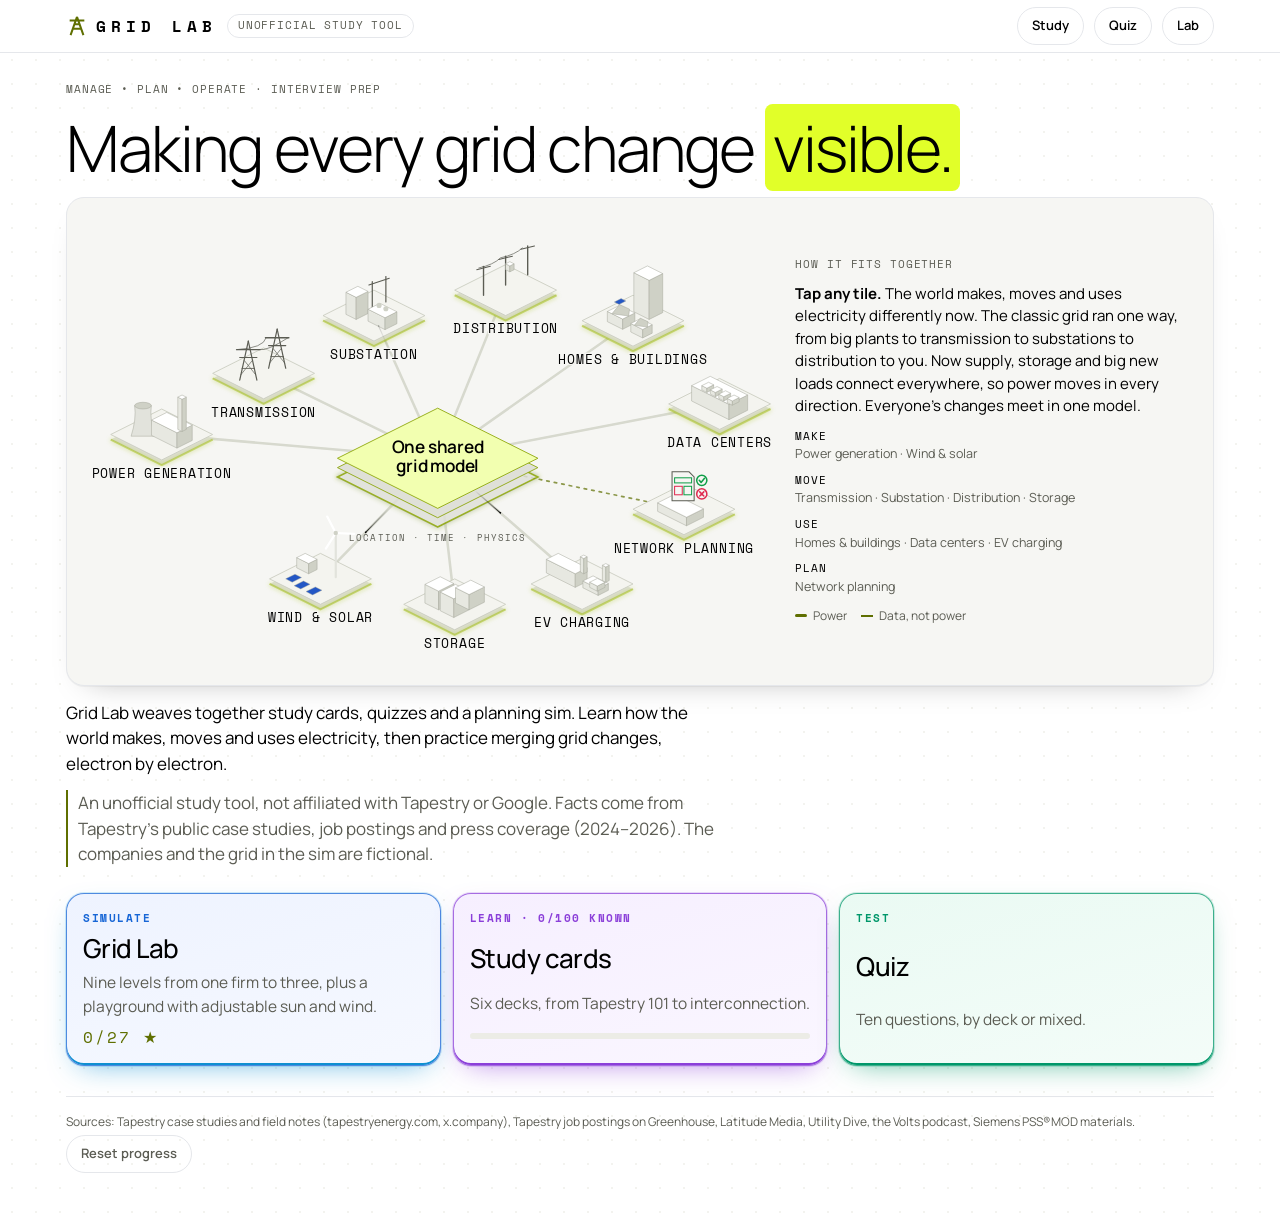
==== commit 33eabf7a: "Grid Lab: remove call prep section" ====
--- a/gridlab/index.html
+++ b/gridlab/index.html
@@ -838,17 +838,6 @@
   },
 ];
 
-// Not quizzed: interview prep prompts
-const PREP = [
-  { q: 'Why Tapestry?', a: 'Personal: regular outages in my Burlingame neighborhood, and I’m planning solar and backup power, so I feel the "visibility gap" as a customer. Professional: it’s the rare software program whose output is physical. Better models mean projects get built sooner and lights stay on. That real-world impact is what I’ve chased my whole career.' },
-  { q: '"You don’t have an energy background."', a: 'My pattern is walking into a domain where everyone knows more than me and becoming useful fast: medical education, museums, security at Asana (where I was the first and for years only Security TPM), general-contracting my own home addition, building a haunted house. I learn by building a model of the system. To prep for this call, I built a grid-change simulator with power flow, N-1 and merge conflicts.' },
-  { q: 'Your GC project as an analogy', a: 'As my own GC I sequenced plumbers, electricians and roofers to inspections and deadlines, with each trade’s work depending on someone else’s. That’s the same shape as interconnection: dependent projects, gated reviews, and a shared physical system where one party’s change breaks another’s plan.' },
-  { q: 'How would you run the Modelweaver program?', a: 'First 30 days: shadow power-systems specialists and partner planners, and map today’s path from submission to case build to study. By 60: agree on milestones along ingest → validate → version → diff/merge → multi-party collaboration, with UAT owned by power-systems experts. By 90: a delivery cadence (sprints, release trains) and success metrics such as hours to build a case, validation errors caught at ingest, merge conflicts resolved, and time from developer change to approved model.' },
-  { q: 'Git ↔ grid cheat sheet', a: 'main = base case · commit/PR = project with an in-service date · CI = power-flow + N-1 studies · code review = approval workflow · merge conflict = two parties editing the same line · interaction conflict = changes that pass alone but fail together · release = a case series (e.g., the 2030 summer peak case) · permissions = CEII and per-company areas.' },
-  { q: 'Security angle', a: 'Multi-party model sharing is a security problem as much as a data problem: CEII, per-company permissions, audit trails for MOD-032, and isolated perimeters like the VPC Service Controls HyperQ runs in. Five years of Security TPM work means I’ll ask the right questions early rather than at launch review.' },
-  { q: 'Scrum and process fit', a: 'The TPM posting asks for stand-ups, retros, sprint planning, backlog management and taking programs from prototype to enterprise scale. I’ve been scrum master for backend teams at Asana and Evernote, ran annual and capacity planning, and helped take Slack and Asana public.' },
-  { q: 'Questions to ask the hiring manager', a: '1) Who is Modelweaver’s first real user: PJM planners, developers, or Tapestry’s own products? 2) Is the unit of change a whole project (like a PSS®E PRJ) or element-level edits? 3) How do you detect conflicts that only show up in the physics? 4) How do the 5–6 TPMs divide the work, by product or by partner? 5) How does Modelweaver relate to the Unified Model Manager and HyperQ? 6) What would make my first six months a clear success?' },
-];
 
 // Simulation levels. co: per-level company overrides (mw = project size, issue: false = clean import)
 const LEVELS = [
@@ -1274,7 +1263,6 @@
   if (h === 'learn') return learn();
   if (h.startsWith('deck-')) return deck(h.slice(5));
   if (h === 'quiz' || h.startsWith('quiz-')) return quiz(h.slice(5) || null);
-  if (h === 'prep') return prep();
   if (h === 'lab') return lab();
   if (h.startsWith('play-')) return play(+h.slice(5));
   home();
@@ -1300,7 +1288,6 @@
       <button class="tile lab glow" style="--gc:var(--plan);--gc2:var(--plan-edge);--gbg:var(--plan-bg)" data-go="lab"><span class="k">Simulate</span><h3>Grid Lab</h3><span class="muted">Nine levels from one firm to three, plus a playground with adjustable sun and wind.</span><span class="stars">${stars}/27 ★</span></button>
       <button class="tile glow" style="--gc:var(--manage);--gc2:var(--manage);--gbg:var(--manage-bg)" data-go="learn"><span class="k">Learn · ${knownN}/${total} known</span><h3>Study cards</h3><span class="muted">Six decks, from Tapestry 101 to interconnection.</span><div class="bar"><i style="width:${Math.round(100 * knownN / total)}%"></i></div></button>
       <button class="tile glow" style="--gc:var(--operate);--gc2:var(--operate);--gbg:var(--operate-bg)" data-go="quiz"><span class="k">Test</span><h3>Quiz</h3><span class="muted">Ten questions, by deck or mixed.</span></button>
-      <button class="tile glow" style="--gc:var(--lime-ink);--gc2:var(--lime);--gbg:var(--lime-bg)" data-go="prep"><span class="k">Prepare</span><h3>Call prep</h3><span class="muted">Your story, the Git↔grid cheat sheet and questions to ask.</span></button>
     </div>
     ${foot()}
   </div>`;
@@ -1436,13 +1423,6 @@
   setup();
 }
 
-// ---------- prep ----------
-function prep() {
-  app.innerHTML = `<div class="wrap">
-    <div class="section-h"><h2>Call prep</h2><span class="muted">For the hiring-manager conversation</span></div>
-    <div class="prep">${PREP.map((p, i) => `<details class="pq" ${i === 1 ? 'open' : ''}><summary>${esc(p.q)}</summary><div><p>${esc(p.a)}</p></div></details>`).join('')}</div>
-  </div>`;
-}
 
 // ---------- lab: level select ----------
 function lab() {
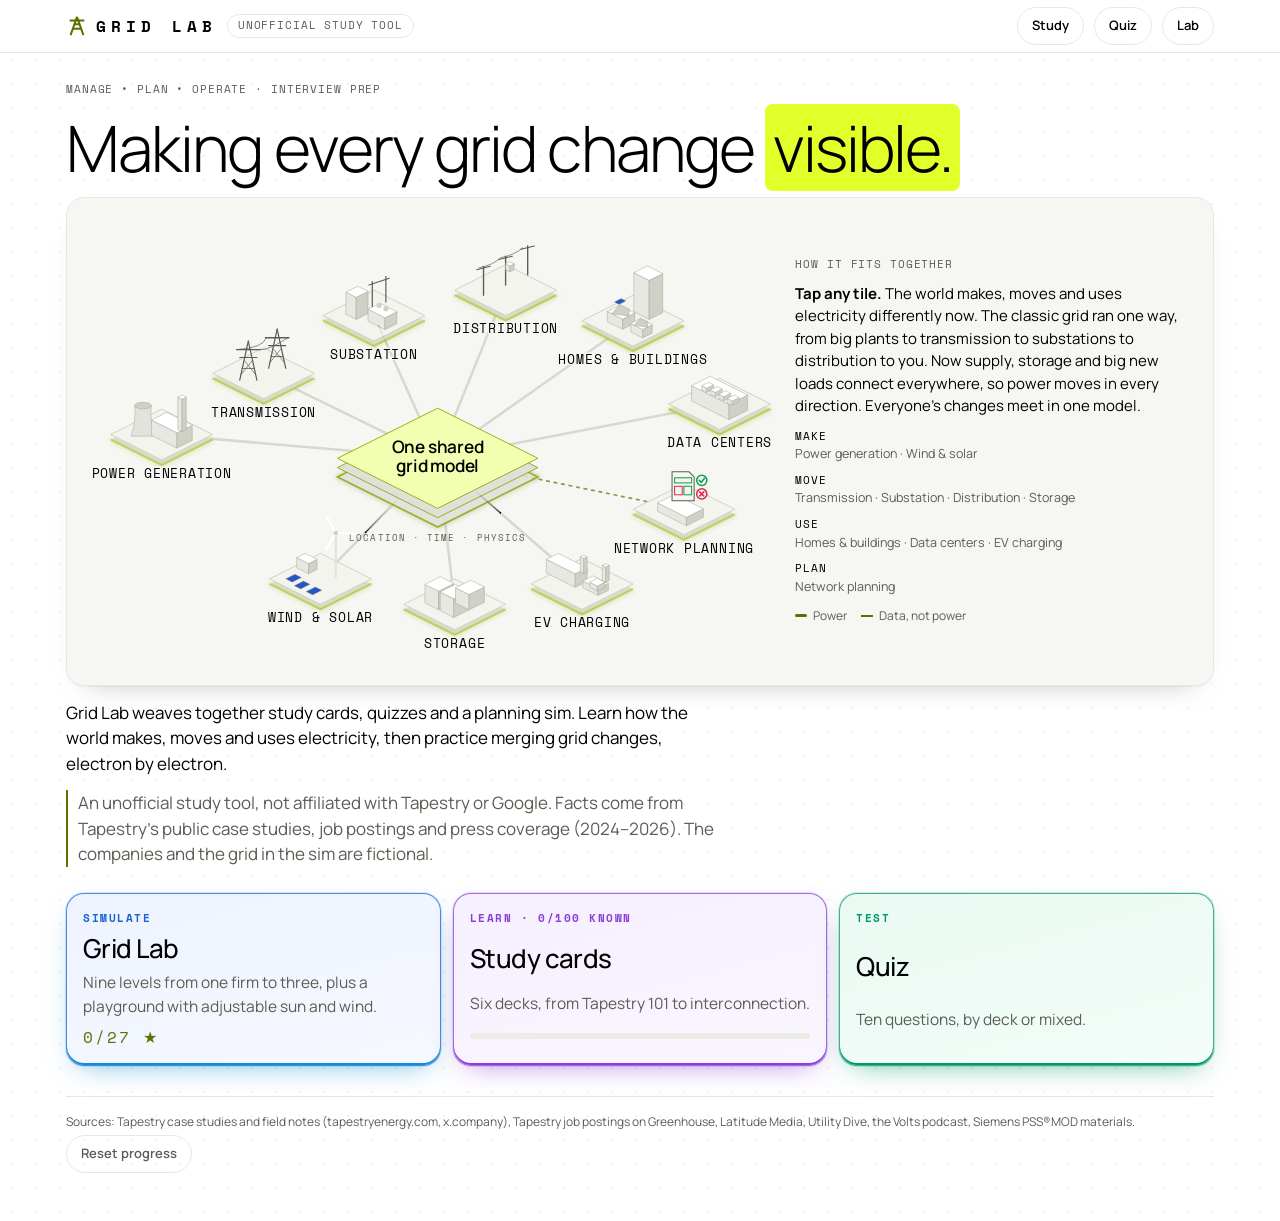
==== commit abee85ee: "Grid Lab: favicon and iPhone home-screen icon" ====
--- a/gridlab/index.html
+++ b/gridlab/index.html
@@ -4,6 +4,8 @@
 <meta name="robots" content="noindex, nofollow">
 <meta name="apple-mobile-web-app-capable" content="yes"><meta name="apple-mobile-web-app-status-bar-style" content="black-translucent">
 <title>Grid Lab</title>
+<link rel="icon" type="image/png" sizes="32x32" href="favicon-32.png"><link rel="icon" type="image/png" sizes="16x16" href="favicon-16.png"><link rel="shortcut icon" href="favicon.ico"><link rel="apple-touch-icon" sizes="180x180" href="apple-touch-icon.png"><meta name="apple-mobile-web-app-title" content="Grid Lab">
+
 <meta name="claude:viewport-fit-sides" content="cover">
 <link rel="preconnect" href="https://fonts.googleapis.com"><link rel="preconnect" href="https://fonts.gstatic.com" crossorigin>
 <link rel="stylesheet" href="https://fonts.googleapis.com/css2?family=Manrope:wght@300;400;500;600;700&family=Space+Mono:wght@400;700&display=swap">
